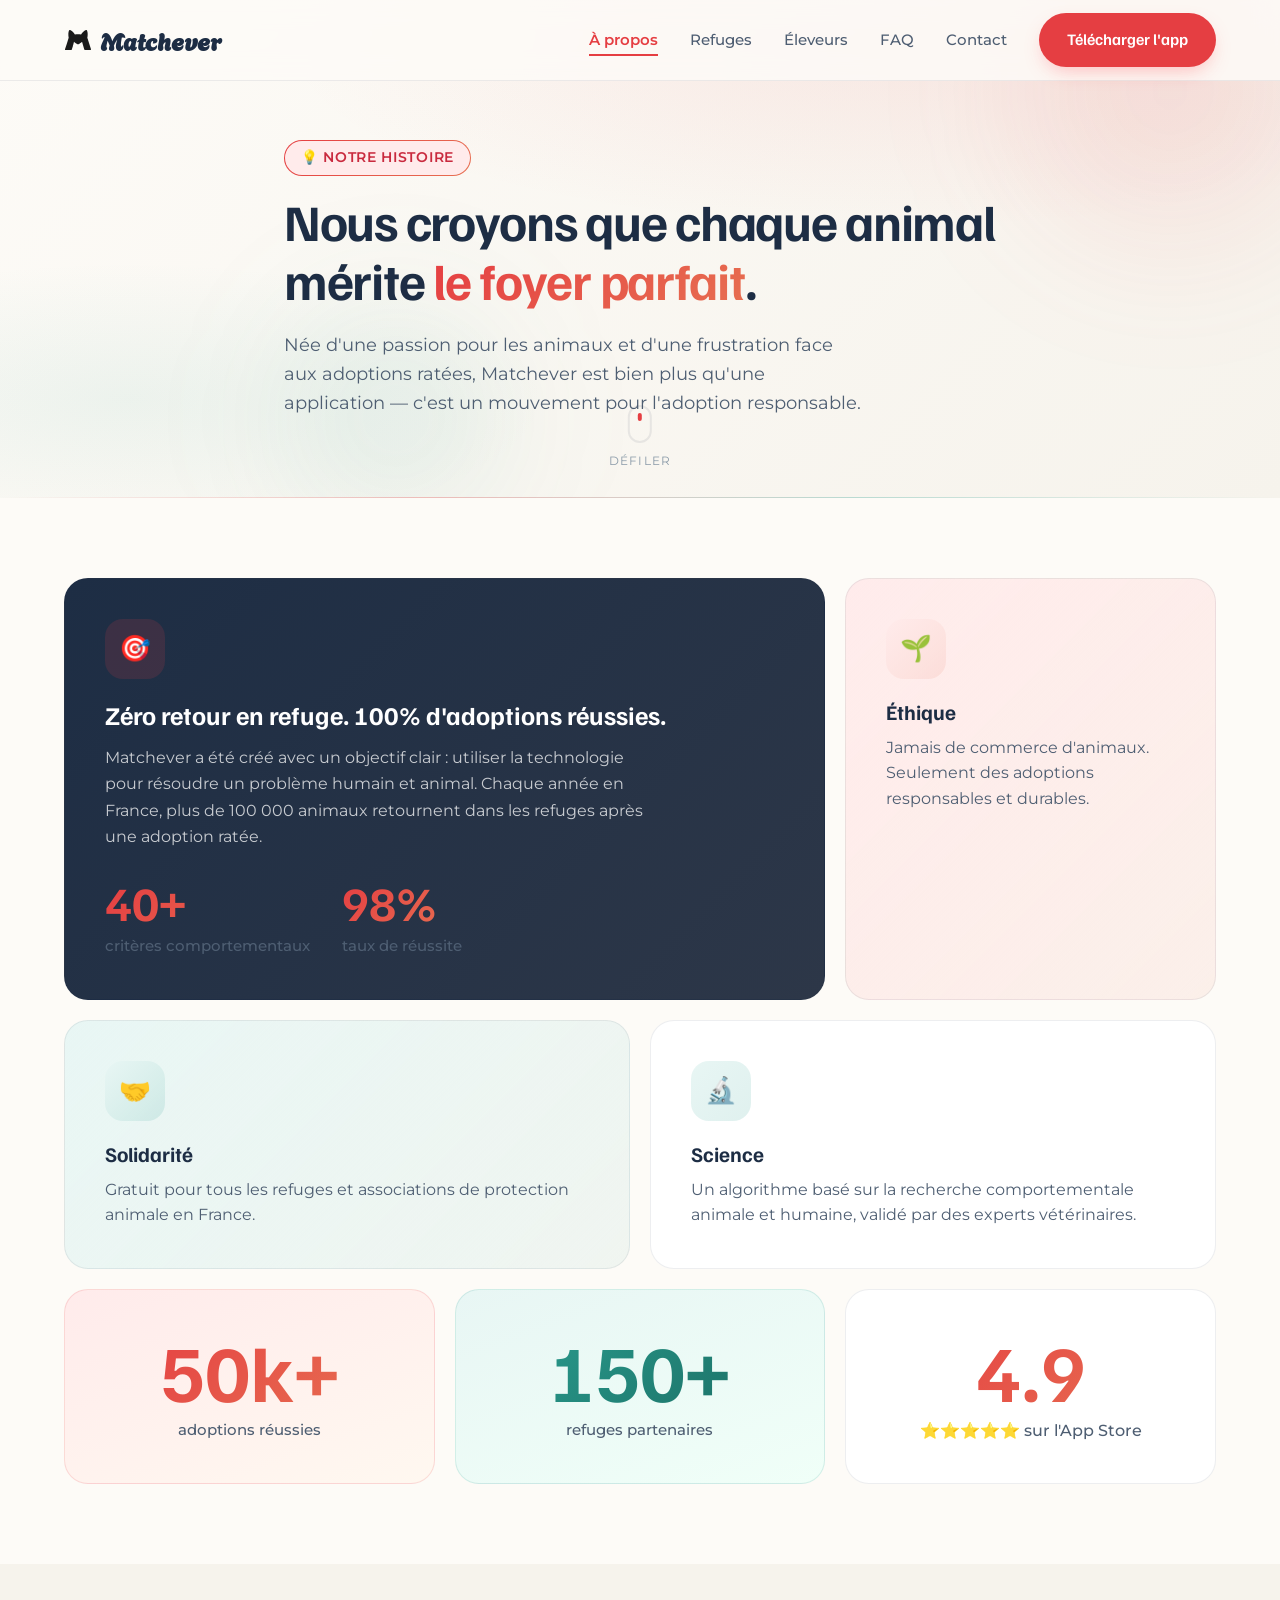
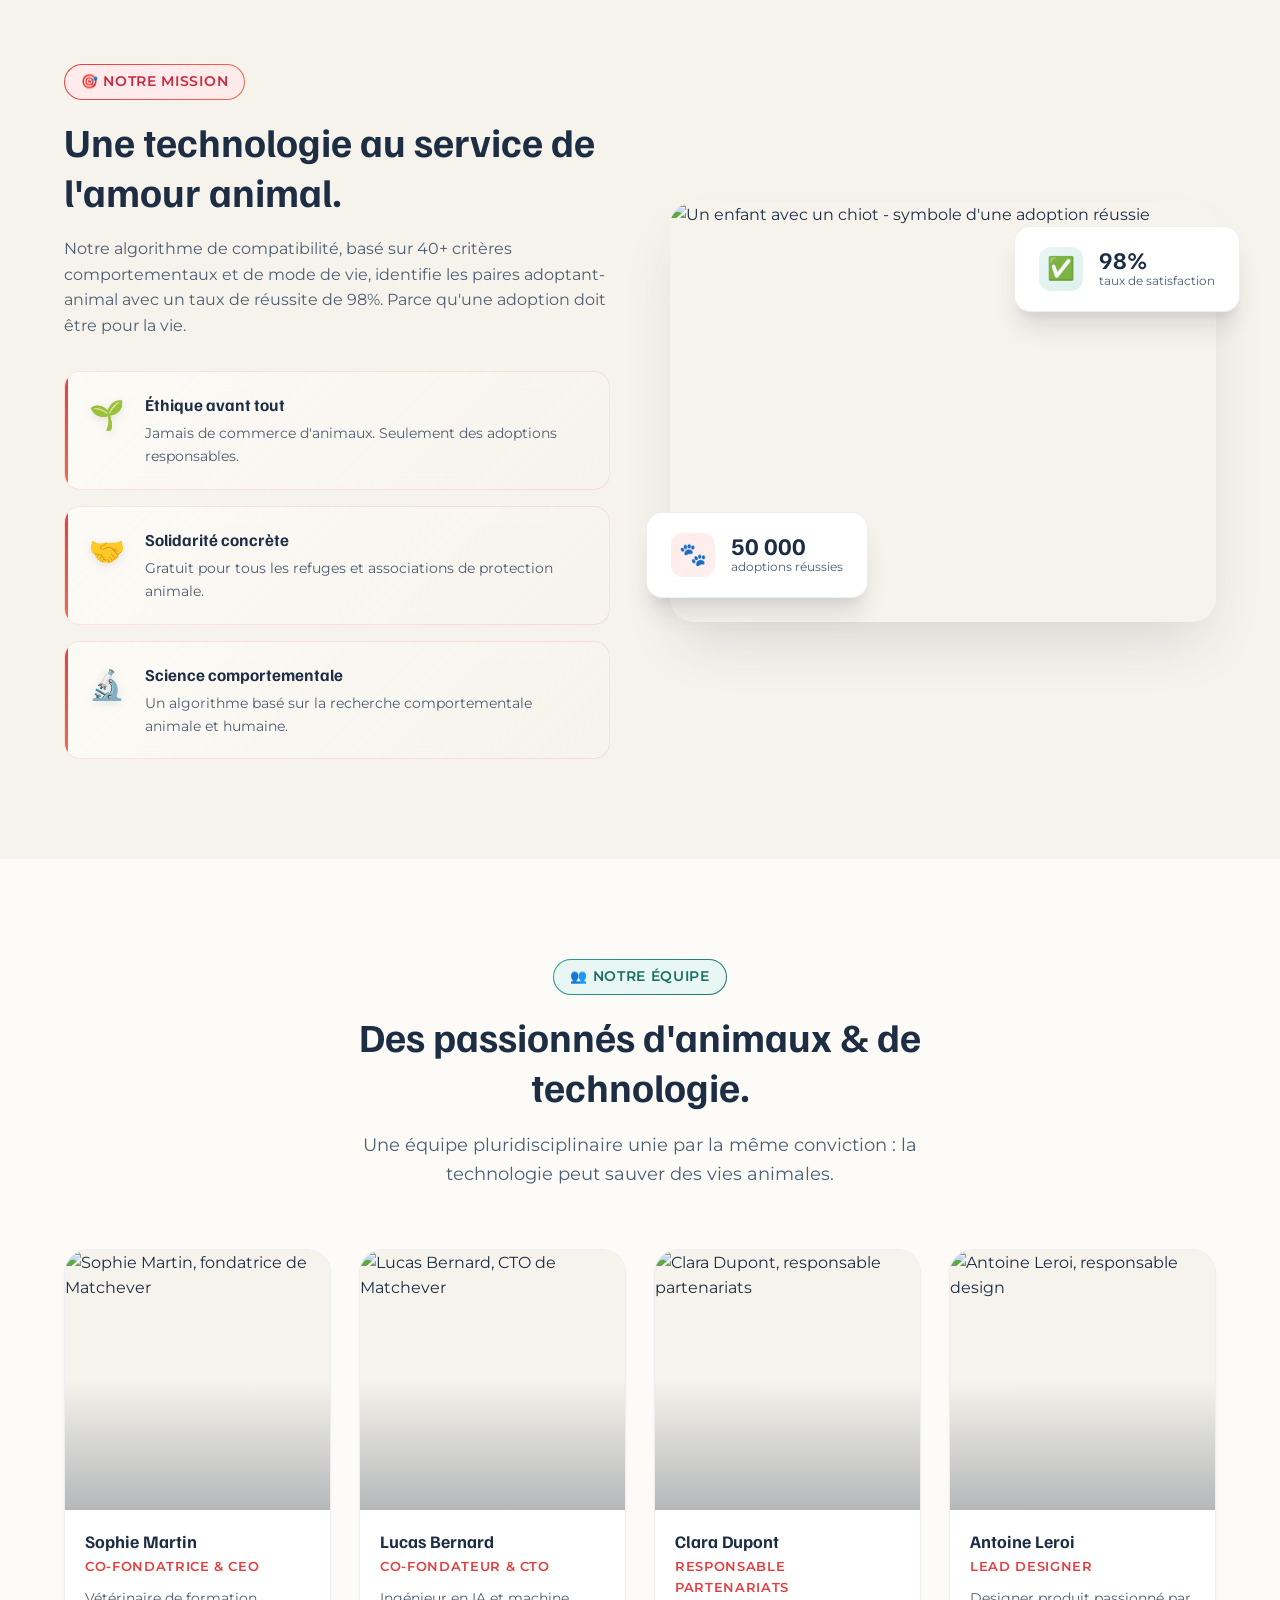
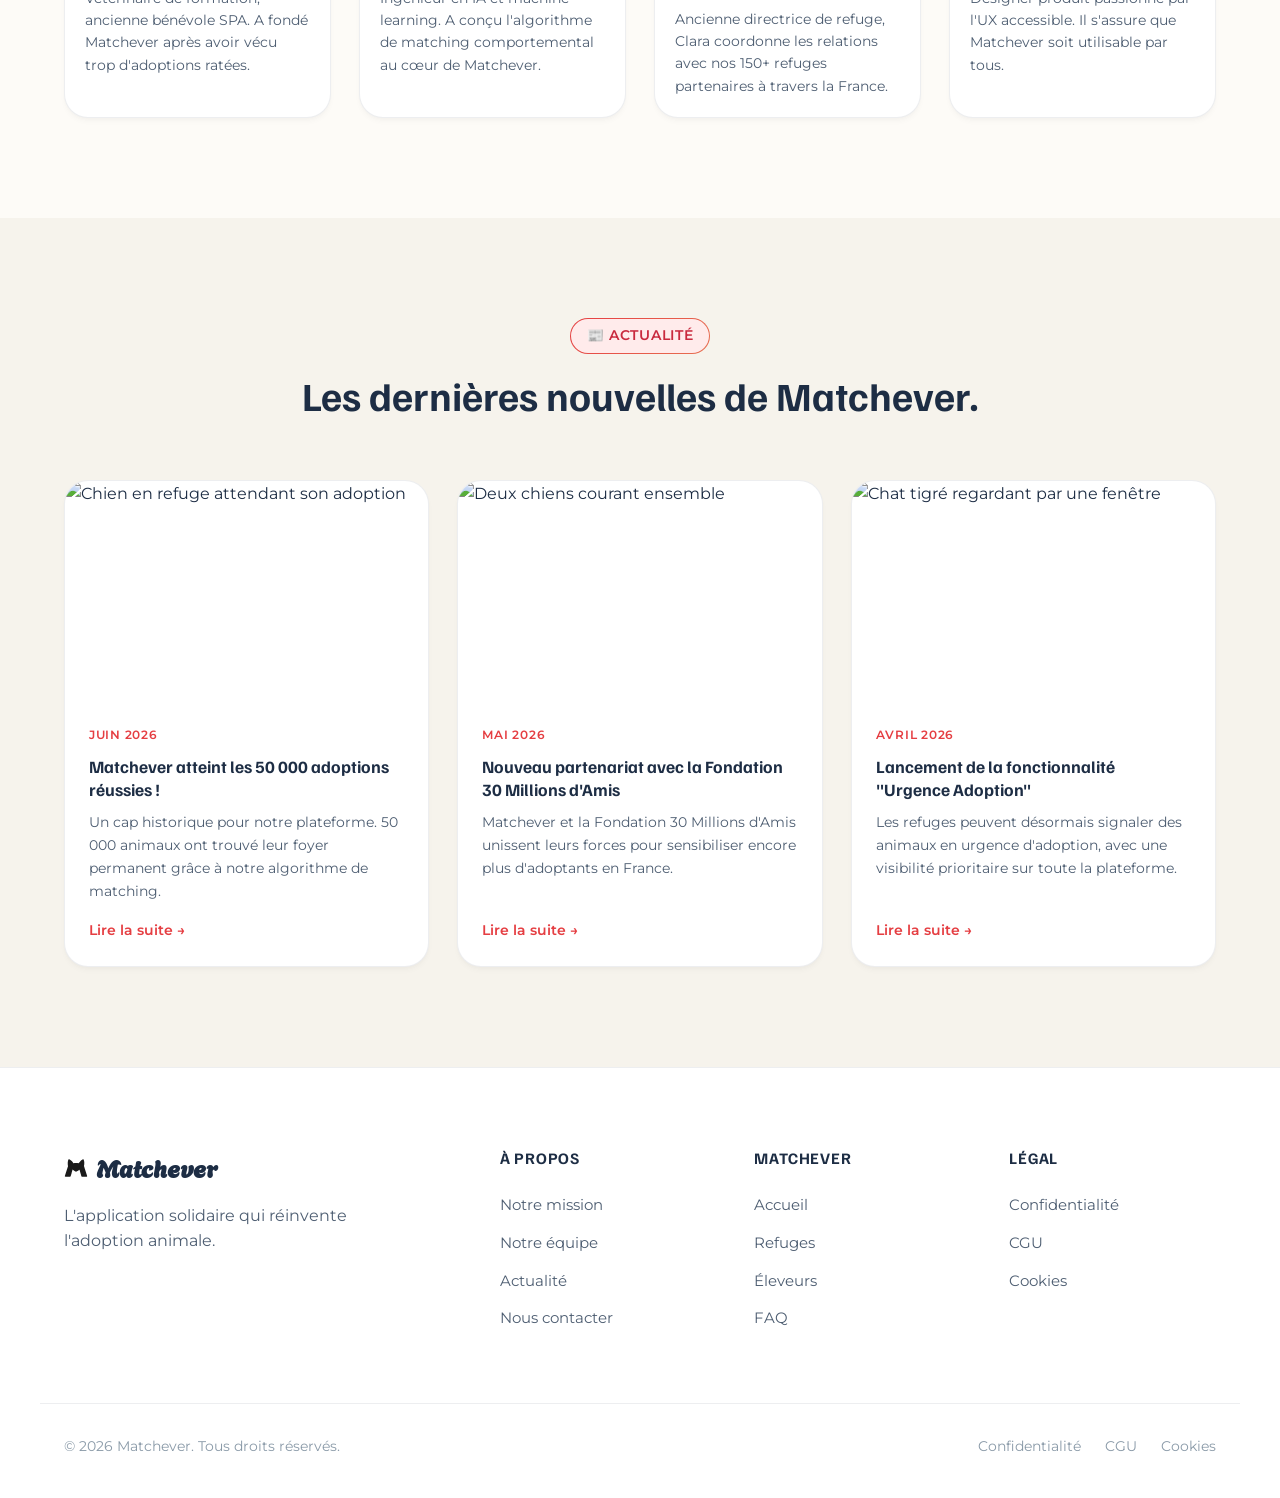
==== about.html @ 0b207940 "modifier la section constat" ====
<!DOCTYPE html>
<html lang="fr">
<head>
  <meta charset="UTF-8">
  <meta name="viewport" content="width=device-width, initial-scale=1.0">
  <title>À propos de nous | Matchever</title>
  <meta name="description" content="Découvrez l'histoire, la mission et l'équipe derrière Matchever, l'application d'adoption animale par affinité de personnalité.">
  <link rel="icon" type="image/svg+xml" href="logo.svg">
  <link rel="stylesheet" href="style.css">
</head>
<body>

  <a href="#main-content" class="sr-only" tabindex="0">Aller directement au contenu principal</a>

  <header class="header" id="header" role="banner">
    <div class="container header-container">
      <a href="index.html" class="logo" aria-label="Matchever - Retour à l'accueil">
        <img src="logo.svg" alt="" class="logo-img" aria-hidden="true" width="28" height="28">
        <span>Matchever</span>
      </a>
      <button class="menu-toggle" id="menu-toggle" aria-expanded="false" aria-controls="nav-menu" aria-label="Ouvrir le menu">
        <svg width="24" height="24" viewBox="0 0 24 24" fill="none" stroke="currentColor" stroke-width="2" stroke-linecap="round" stroke-linejoin="round" aria-hidden="true">
          <line x1="3" y1="12" x2="21" y2="12"></line>
          <line x1="3" y1="6" x2="21" y2="6"></line>
          <line x1="3" y1="18" x2="21" y2="18"></line>
        </svg>
      </button>
      <nav class="nav-menu" id="nav-menu" role="navigation" aria-label="Menu principal">
        <a href="about.html" class="nav-link nav-link-active">À propos</a>
        <a href="refuge.html" class="nav-link">Refuges</a>
        <a href="eleveur.html" class="nav-link">Éleveurs</a>
        <a href="faq.html" class="nav-link">FAQ</a>
        <a href="contact.html" class="nav-link">Contact</a>
        <div class="nav-cta">
          <a href="index.html#download" class="btn btn-primary">Télécharger l'app</a>
        </div>
      </nav>
    </div>
  </header>

  <main id="main-content" role="main">

    <!-- Page Hero -->
    <section class="page-hero" id="page-top">
      <div class="page-hero-orb page-hero-orb-1" aria-hidden="true"></div>
      <div class="page-hero-orb page-hero-orb-2" aria-hidden="true"></div>
      <div class="container page-hero-content">
        <span class="section-tag">💡 Notre histoire</span>
        <h1>Nous croyons que chaque animal mérite <span class="text-gradient">le foyer parfait</span>.</h1>
        <p>Née d'une passion pour les animaux et d'une frustration face aux adoptions ratées, Matchever est bien plus qu'une application — c'est un mouvement pour l'adoption responsable.</p>
      </div>
      <div class="scroll-indicator" aria-hidden="true" onclick="document.getElementById('mission').scrollIntoView({behavior:'smooth'})">
        <div class="scroll-indicator-wheel"></div>
        Défiler
      </div>
    </section>

    <!-- Bento Stats Grid -->
    <section class="content-section reveal" id="mission" style="padding: 80px 0;">
      <div class="container">
        <div class="bento-grid">

          <!-- Mission wide card -->
          <div class="bento-card bento-wide" style="background: linear-gradient(135deg, var(--text-primary) 0%, #2d3748 100%); color: white;">
            <div class="bento-card-icon" style="background: rgba(229,62,66,0.15); color: var(--primary);">🎯</div>
            <h3 style="color:white; font-size: 1.6rem; margin-bottom: 14px;">Zéro retour en refuge. 100% d'adoptions réussies.</h3>
            <p style="color: rgba(255,255,255,0.75); font-size: 1rem; max-width: 560px;">Matchever a été créé avec un objectif clair : utiliser la technologie pour résoudre un problème humain et animal. Chaque année en France, plus de 100 000 animaux retournent dans les refuges après une adoption ratée.</p>
            <div style="display:flex; gap:32px; margin-top: 28px; flex-wrap:wrap;">
              <div>
                <div class="bento-stat-big" style="font-size: 3rem;">40+</div>
                <div class="bento-stat-label">critères comportementaux</div>
              </div>
              <div>
                <div class="bento-stat-big" style="font-size: 3rem;">98%</div>
                <div class="bento-stat-label">taux de réussite</div>
              </div>
            </div>
          </div>

          <!-- Éthique card -->
          <div class="bento-card bento-narrow" style="background: linear-gradient(135deg, var(--primary-light), rgba(231,111,81,0.08));">
            <div class="bento-card-icon">🌱</div>
            <h3>Éthique</h3>
            <p>Jamais de commerce d'animaux. Seulement des adoptions responsables et durables.</p>
          </div>

          <!-- Solidarité -->
          <div class="bento-card bento-half" style="background: linear-gradient(135deg, var(--secondary-light), rgba(42,157,143,0.06));">
            <div class="bento-card-icon secondary">🤝</div>
            <h3>Solidarité</h3>
            <p>Gratuit pour tous les refuges et associations de protection animale en France.</p>
          </div>

          <!-- Science -->
          <div class="bento-card bento-half">
            <div class="bento-card-icon secondary">🔬</div>
            <h3>Science</h3>
            <p>Un algorithme basé sur la recherche comportementale animale et humaine, validé par des experts vétérinaires.</p>
          </div>

          <!-- Big stat -->
          <div class="bento-card bento-third" style="text-align: center; background: linear-gradient(160deg, var(--primary-light), #fff8f0); border: 1.5px solid rgba(229,62,66,0.15);">
            <div class="bento-stat-big">50k+</div>
            <div class="bento-stat-label">adoptions réussies</div>
          </div>

          <div class="bento-card bento-third" style="text-align: center; background: linear-gradient(160deg, var(--secondary-light), #f0fff8); border: 1.5px solid rgba(42,157,143,0.15);">
            <div class="bento-stat-big" style="background: linear-gradient(135deg, var(--secondary), var(--secondary-dark)); -webkit-background-clip: text; -webkit-text-fill-color: transparent;">150+</div>
            <div class="bento-stat-label">refuges partenaires</div>
          </div>

          <div class="bento-card bento-third" style="text-align: center;">
            <div class="bento-stat-big">4.9</div>
            <div class="bento-stat-label" style="font-size: 1rem;">⭐⭐⭐⭐⭐ sur l'App Store</div>
          </div>

        </div>
      </div>
    </section>

    <!-- Notre Mission — Image + Values -->
    <section class="content-section reveal" style="background: var(--bg-secondary); padding: 100px 0;">
      <div class="container two-col-grid">
        <div class="two-col-text">
          <span class="section-tag">🎯 Notre mission</span>
          <h2 class="section-title">Une technologie au service de l'amour animal.</h2>
          <p style="color: var(--text-secondary); margin-bottom: 8px;">Notre algorithme de compatibilité, basé sur 40+ critères comportementaux et de mode de vie, identifie les paires adoptant-animal avec un taux de réussite de 98%. Parce qu'une adoption doit être pour la vie.</p>

          <div class="mission-values">
            <div class="mission-value">
              <span class="mission-value-icon">🌱</span>
              <div>
                <strong>Éthique avant tout</strong>
                <p>Jamais de commerce d'animaux. Seulement des adoptions responsables.</p>
              </div>
            </div>
            <div class="mission-value">
              <span class="mission-value-icon">🤝</span>
              <div>
                <strong>Solidarité concrète</strong>
                <p>Gratuit pour tous les refuges et associations de protection animale.</p>
              </div>
            </div>
            <div class="mission-value">
              <span class="mission-value-icon">🔬</span>
              <div>
                <strong>Science comportementale</strong>
                <p>Un algorithme basé sur la recherche comportementale animale et humaine.</p>
              </div>
            </div>
          </div>
        </div>
        <div class="two-col-visual">
          <div class="about-visual">
            <img src="https://images.unsplash.com/photo-1450778869180-41d0601e046e?auto=format&fit=crop&q=80&w=600" alt="Un enfant avec un chiot - symbole d'une adoption réussie">
            <!-- Floating stat overlays -->
            <div class="about-stat-overlay">
              <div class="overlay-icon">🐾</div>
              <div>
                <div class="overlay-stat-num">50 000</div>
                <div class="overlay-stat-label">adoptions réussies</div>
              </div>
            </div>
            <div class="about-stat-overlay about-stat-overlay-2">
              <div class="overlay-icon green">✅</div>
              <div>
                <div class="overlay-stat-num">98%</div>
                <div class="overlay-stat-label">taux de satisfaction</div>
              </div>
            </div>
          </div>
        </div>
      </div>
    </section>

    <!-- Notre équipe -->
    <section class="team-section reveal" id="equipe" style="padding: 100px 0;">
      <div class="container">
        <div class="text-center" style="margin-bottom: 60px;">
          <span class="section-tag section-tag-secondary">👥 Notre équipe</span>
          <h2 class="section-title">Des passionnés d'animaux &amp; de technologie.</h2>
          <p class="section-desc">Une équipe pluridisciplinaire unie par la même conviction : la technologie peut sauver des vies animales.</p>
        </div>
        <div class="team-grid">
          <article class="team-card">
            <div class="team-img">
              <img src="https://images.unsplash.com/photo-1580489944761-15a19d654956?auto=format&fit=crop&q=80&w=300" alt="Sophie Martin, fondatrice de Matchever">
            </div>
            <h3>Sophie Martin</h3>
            <p class="team-role">Co-fondatrice &amp; CEO</p>
            <p class="team-bio">Vétérinaire de formation, ancienne bénévole SPA. A fondé Matchever après avoir vécu trop d'adoptions ratées.</p>
          </article>
          <article class="team-card">
            <div class="team-img">
              <img src="https://images.unsplash.com/photo-1519085360753-af0119f7cbe7?auto=format&fit=crop&q=80&w=300" alt="Lucas Bernard, CTO de Matchever">
            </div>
            <h3>Lucas Bernard</h3>
            <p class="team-role">Co-fondateur &amp; CTO</p>
            <p class="team-bio">Ingénieur en IA et machine learning. A conçu l'algorithme de matching comportemental au cœur de Matchever.</p>
          </article>
          <article class="team-card">
            <div class="team-img">
              <img src="https://images.unsplash.com/photo-1573497019940-1c28c88b4f3e?auto=format&fit=crop&q=80&w=300" alt="Clara Dupont, responsable partenariats">
            </div>
            <h3>Clara Dupont</h3>
            <p class="team-role">Responsable Partenariats</p>
            <p class="team-bio">Ancienne directrice de refuge, Clara coordonne les relations avec nos 150+ refuges partenaires à travers la France.</p>
          </article>
          <article class="team-card">
            <div class="team-img">
              <img src="https://images.unsplash.com/photo-1500648767791-00dcc994a43e?auto=format&fit=crop&q=80&w=300" alt="Antoine Leroi, responsable design">
            </div>
            <h3>Antoine Leroi</h3>
            <p class="team-role">Lead Designer</p>
            <p class="team-bio">Designer produit passionné par l'UX accessible. Il s'assure que Matchever soit utilisable par tous.</p>
          </article>
        </div>
      </div>
    </section>

    <!-- Actualité -->
    <section class="news-section reveal" id="actualite" style="background: var(--bg-secondary); padding: 100px 0;">
      <div class="container">
        <div class="text-center" style="margin-bottom: 60px;">
          <span class="section-tag">📰 Actualité</span>
          <h2 class="section-title">Les dernières nouvelles de Matchever.</h2>
        </div>
        <div class="news-grid">
          <article class="news-card">
            <div class="news-img">
              <img src="https://images.unsplash.com/photo-1587300003388-59208cc962cb?auto=format&fit=crop&q=80&w=600" alt="Chien en refuge attendant son adoption">
            </div>
            <div class="news-content">
              <span class="news-date">Juin 2026</span>
              <h3>Matchever atteint les 50 000 adoptions réussies !</h3>
              <p>Un cap historique pour notre plateforme. 50 000 animaux ont trouvé leur foyer permanent grâce à notre algorithme de matching.</p>
              <a href="#" class="news-link">Lire la suite →</a>
            </div>
          </article>
          <article class="news-card">
            <div class="news-img">
              <img src="https://images.unsplash.com/photo-1548199973-03cce0bbc87b?auto=format&fit=crop&q=80&w=600" alt="Deux chiens courant ensemble">
            </div>
            <div class="news-content">
              <span class="news-date">Mai 2026</span>
              <h3>Nouveau partenariat avec la Fondation 30 Millions d'Amis</h3>
              <p>Matchever et la Fondation 30 Millions d'Amis unissent leurs forces pour sensibiliser encore plus d'adoptants en France.</p>
              <a href="#" class="news-link">Lire la suite →</a>
            </div>
          </article>
          <article class="news-card">
            <div class="news-img">
              <img src="https://images.unsplash.com/photo-1615751072497-5f5169febe17?auto=format&fit=crop&q=80&w=600" alt="Chat tigré regardant par une fenêtre">
            </div>
            <div class="news-content">
              <span class="news-date">Avril 2026</span>
              <h3>Lancement de la fonctionnalité "Urgence Adoption"</h3>
              <p>Les refuges peuvent désormais signaler des animaux en urgence d'adoption, avec une visibilité prioritaire sur toute la plateforme.</p>
              <a href="#" class="news-link">Lire la suite →</a>
            </div>
          </article>
        </div>
      </div>
    </section>

  </main>

  <footer class="footer" role="contentinfo">
    <div class="container footer-grid">
      <div class="footer-brand">
        <a href="index.html" class="logo" aria-label="Matchever - Retour à l'accueil">
          <img src="logo.svg" alt="" class="logo-img" aria-hidden="true" width="24" height="24">
          <span>Matchever</span>
        </a>
        <p>L'application solidaire qui réinvente l'adoption animale.</p>
      </div>
      <div class="footer-col">
        <h4>À propos</h4>
        <ul class="footer-links">
          <li><a href="#mission">Notre mission</a></li>
          <li><a href="#equipe">Notre équipe</a></li>
          <li><a href="#actualite">Actualité</a></li>
          <li><a href="contact.html">Nous contacter</a></li>
        </ul>
      </div>
      <div class="footer-col">
        <h4>Matchever</h4>
        <ul class="footer-links">
          <li><a href="index.html">Accueil</a></li>
          <li><a href="refuge.html">Refuges</a></li>
          <li><a href="eleveur.html">Éleveurs</a></li>
          <li><a href="faq.html">FAQ</a></li>
        </ul>
      </div>
      <div class="footer-col">
        <h4>Légal</h4>
        <ul class="footer-links">
          <li><a href="privacy.html">Confidentialité</a></li>
          <li><a href="terms.html">CGU</a></li>
          <li><a href="cookies.html">Cookies</a></li>
        </ul>
      </div>
    </div>
    <div class="container footer-bottom">
      <p>&copy; 2026 Matchever. Tous droits réservés.</p>
      <div class="footer-legal-links">
        <a href="privacy.html">Confidentialité</a>
        <a href="terms.html">CGU</a>
        <a href="cookies.html">Cookies</a>
      </div>
    </div>
  </footer>

  <script src="app.js"></script>
</body>
</html>
---- style.css ----
/* Google Fonts Import */
@import url('https://fonts.googleapis.com/css2?family=Agbalumo&family=Familjen+Grotesk:ital,wght@0,400..700;1,400..700&family=Montserrat:ital,wght@0,300..700;1,300..700&display=swap');

/* Design System Variables */
:root {
  --primary: #E53E42;
  --primary-hover: #C92A3E;
  --primary-light: #FFEBEB;
  --primary-dark: #C92A3E;
  --secondary: #2A9D8F;
  --secondary-hover: #1F756B;
  --secondary-light: #E8F6F4;
  --secondary-dark: #1B6E64;
  --accent: #E76F51;

  /* Background colors */
  --bg-primary: #FDFBF7;
  --bg-secondary: #F6F3EC;
  --bg-white: #FFFFFF;
  --bg-dark: #111827;

  /* Text colors */
  --text-primary: #1D2D44;
  --text-secondary: #4E5E72;
  --text-light: #8A9AA8;

  /* Shadow & borders */
  --border-color: rgba(29, 45, 68, 0.08);
  --shadow-sm: 0 4px 6px -1px rgba(0, 0, 0, 0.03), 0 2px 4px -1px rgba(0, 0, 0, 0.02);
  --shadow-md: 0 10px 15px -3px rgba(29, 45, 68, 0.08), 0 4px 6px -2px rgba(29, 45, 68, 0.04);
  --shadow-lg: 0 20px 25px -5px rgba(29, 45, 68, 0.12), 0 10px 10px -5px rgba(29, 45, 68, 0.06);
  --shadow-card: 0 30px 60px -15px rgba(29, 45, 68, 0.15);

  /* Transitions */
  --transition-fast: 0.15s cubic-bezier(0.4, 0, 0.2, 1);
  --transition-normal: 0.3s cubic-bezier(0.4, 0, 0.2, 1);
  --transition-slow: 0.6s cubic-bezier(0.4, 0, 0.2, 1);

  /* Border Radius */
  --radius-sm: 8px;
  --radius-md: 16px;
  --radius-lg: 24px;
  --radius-full: 9999px;

  /* Width */
  --max-width: 1200px;
}

/* Accessibility - Reduced Motion */
@media (prefers-reduced-motion: reduce) {
  * {
    animation-duration: 0.01ms !important;
    animation-iteration-count: 1 !important;
    transition-duration: 0.01ms !important;
    scroll-behavior: auto !important;
  }
}

/* CSS Reset & Base Styles */
*,
*::before,
*::after {
  box-sizing: border-box;
  margin: 0;
  padding: 0;
}

html {
  font-size: 16px;
  scroll-behavior: smooth;
  -webkit-font-smoothing: antialiased;
  -moz-osx-font-smoothing: grayscale;
}

body {
  font-family: 'Montserrat', sans-serif;
  background-color: var(--bg-primary);
  color: var(--text-primary);
  line-height: 1.6;
  overflow-x: hidden;
}

h1,
h2,
h3,
h4 {
  font-family: 'Familjen Grotesk', sans-serif;
  font-weight: 700;
  line-height: 1.25;
  color: var(--text-primary);
}

a {
  color: inherit;
  text-decoration: none;
  transition: var(--transition-fast);
}

button,
input,
select {
  font-family: inherit;
  font-size: inherit;
  background: none;
  border: none;
  outline: none;
}

button {
  cursor: pointer;
}

img,
svg {
  max-width: 100%;
  height: auto;
  display: block;
}

/* Focus styling for Keyboard Navigation Accessibility */
a:focus-visible,
button:focus-visible,
input:focus-visible,
select:focus-visible,
[tabindex]:focus-visible {
  outline: 3px solid var(--primary);
  outline-offset: 4px;
}

/* Utilities */
.container {
  width: 100%;
  max-width: var(--max-width);
  margin-left: auto;
  margin-right: auto;
  padding-left: 24px;
  padding-right: 24px;
}

.sr-only {
  position: absolute;
  width: 1px;
  height: 1px;
  padding: 0;
  margin: -1px;
  overflow: hidden;
  clip: rect(0, 0, 0, 0);
  white-space: nowrap;
  border: 0;
}

.text-gradient {
  background: linear-gradient(135deg, var(--primary), var(--accent));
  -webkit-background-clip: text;
  -webkit-text-fill-color: transparent;
}

/* Buttons */
.btn {
  display: inline-flex;
  align-items: center;
  justify-content: center;
  gap: 10px;
  padding: 14px 28px;
  border-radius: var(--radius-full);
  font-weight: 600;
  transition: var(--transition-normal);
  font-family: 'Familjen Grotesk', sans-serif;
}

.btn-primary {
  background-color: var(--primary);
  color: var(--bg-white);
  box-shadow: 0 8px 20px -6px rgba(255, 90, 95, 0.4);
}

.btn-primary:hover {
  background-color: var(--primary-hover);
  transform: translateY(-2px);
  box-shadow: 0 12px 24px -6px rgba(255, 90, 95, 0.5);
}

.btn-primary:active {
  transform: translateY(0);
}

.btn-secondary {
  background-color: var(--bg-white);
  color: var(--text-primary);
  border: 2px solid var(--border-color);
}

.btn-secondary:hover {
  border-color: var(--text-primary);
  background-color: rgba(29, 45, 68, 0.02);
  transform: translateY(-2px);
}

.btn-secondary:active {
  transform: translateY(0);
}

.btn-icon {
  width: 48px;
  height: 48px;
  border-radius: var(--radius-full);
  display: inline-flex;
  align-items: center;
  justify-content: center;
  transition: var(--transition-fast);
}

/* App Download Badges */
.app-badges {
  display: flex;
  flex-wrap: wrap;
  gap: 16px;
}

.app-badge-btn {
  display: flex;
  align-items: center;
  gap: 12px;
  background-color: var(--bg-dark);
  color: var(--bg-white);
  padding: 12px 24px;
  border-radius: var(--radius-md);
  box-shadow: var(--shadow-md);
  transition: var(--transition-normal);
  border: 1px solid rgba(255, 255, 255, 0.1);
  min-width: 170px;
}

.app-badge-btn:hover {
  transform: translateY(-3px);
  box-shadow: var(--shadow-lg);
  border-color: rgba(255, 255, 255, 0.25);
  background-color: #1f2937;
}

.app-badge-btn svg {
  width: 28px;
  height: 28px;
  fill: currentColor;
}

.app-badge-text {
  display: flex;
  flex-direction: column;
  align-items: flex-start;
  line-height: 1.2;
}

.app-badge-small {
  font-size: 0.7rem;
  text-transform: uppercase;
  letter-spacing: 0.05em;
  opacity: 0.75;
}

.app-badge-large {
  font-size: 0.95rem;
  font-weight: 700;
  font-family: 'Familjen Grotesk', sans-serif;
}

/* Header & Navigation */
.header {
  position: fixed;
  top: 0;
  left: 0;
  width: 100%;
  z-index: 1000;
  background-color: rgba(253, 251, 247, 0.85);
  backdrop-filter: blur(12px);
  -webkit-backdrop-filter: blur(12px);
  border-bottom: 1px solid var(--border-color);
  transition: var(--transition-normal);
}

.header-scrolled {
  padding: 12px 0;
  background-color: rgba(253, 251, 247, 0.95);
  box-shadow: var(--shadow-sm);
}

.header-container {
  display: flex;
  align-items: center;
  justify-content: space-between;
  height: 80px;
  transition: var(--transition-normal);
}

.header-scrolled .header-container {
  height: 64px;
}

.logo {
  display: flex;
  align-items: center;
  gap: 8px;
  font-family: 'Agbalumo', cursive;
  font-weight: 800;
  font-size: 1.5rem;
  color: var(--text-primary);
}

.logo-heart {
  color: var(--primary);
  animation: pulse 2s infinite;
}

.nav-menu {
  display: flex;
  align-items: center;
  gap: 32px;
}

.nav-link {
  font-weight: 500;
  font-size: 0.95rem;
  color: var(--text-secondary);
  position: relative;
}

.nav-link::after {
  content: '';
  position: absolute;
  bottom: -4px;
  left: 0;
  width: 0;
  height: 2px;
  background-color: var(--primary);
  transition: var(--transition-normal);
}

.nav-link:hover {
  color: var(--text-primary);
}

.nav-link:hover::after {
  width: 100%;
}

.nav-cta {
  display: flex;
  align-items: center;
  gap: 16px;
}

.menu-toggle {
  display: none;
  font-size: 1.5rem;
  color: var(--text-primary);
}

/* Mobile Menu Open */
@media (max-width: 900px) {
  .menu-toggle {
    display: block;
  }

  .nav-menu {
    position: fixed;
    top: 80px;
    left: 0;
    width: 100%;
    height: calc(100vh - 80px);
    background-color: var(--bg-primary);
    flex-direction: column;
    padding: 40px 24px;
    gap: 24px;
    transform: translateX(100%);
    transition: var(--transition-normal);
    z-index: 999;
    overflow-y: auto;
  }

  .nav-menu.active {
    transform: translateX(0);
  }

  .nav-cta {
    width: 100%;
    flex-direction: column;
  }

  .nav-cta .btn {
    width: 100%;
  }
}

/* Section Common Styles */
section {
  padding: 100px 0;
  position: relative;
}

.section-tag {
  display: inline-block;
  padding: 6px 16px;
  background-color: var(--primary-light);
  color: var(--primary-dark);
  border-radius: var(--radius-full);
  font-size: 0.85rem;
  font-weight: 600;
  text-transform: uppercase;
  letter-spacing: 0.05em;
  margin-bottom: 16px;
}

.section-tag-secondary {
  background-color: var(--secondary-light);
  color: var(--secondary-dark);
}

.section-title {
  font-size: 2.5rem;
  margin-bottom: 20px;
  max-width: 700px;
}

.section-desc {
  font-size: 1.125rem;
  color: var(--text-secondary);
  max-width: 650px;
  margin-bottom: 48px;
}

.text-center {
  text-align: center;
}

.text-center .section-title,
.text-center .section-desc {
  margin-left: auto;
  margin-right: auto;
}

/* Hero Section */
.hero {
  padding-top: 180px;
  padding-bottom: 120px;
  background: radial-gradient(circle at 80% 20%, rgba(255, 90, 95, 0.04) 0%, transparent 50%),
    radial-gradient(circle at 10% 80%, rgba(42, 157, 143, 0.04) 0%, transparent 50%);
  overflow: hidden;
}

.hero-grid {
  display: grid;
  grid-template-columns: 1.1fr 0.9fr;
  gap: 60px;
  align-items: center;
}

.hero-content h1 {
  font-size: 3.5rem;
  line-height: 1.15;
  margin-bottom: 24px;
  letter-spacing: -0.02em;
}

.hero-content p {
  font-size: 1.2rem;
  color: var(--text-secondary);
  margin-bottom: 40px;
  max-width: 550px;
}

.hero-badges-wrapper {
  display: flex;
  flex-direction: column;
  gap: 16px;
}

.hero-badges-info {
  display: flex;
  align-items: center;
  gap: 12px;
  font-size: 0.9rem;
  color: var(--text-secondary);
}

.hero-rating {
  display: flex;
  color: #FFB020;
}

/* Phone Mockup & Card Swipe Widget */
.hero-mockup-wrapper {
  position: relative;
  width: 100%;
  display: flex;
  justify-content: center;
  align-items: center;
}

.phone-frame {
  width: 320px;
  height: 640px;
  background-color: var(--text-primary);
  border-radius: 40px;
  border: 12px solid var(--text-primary);
  box-shadow: var(--shadow-card);
  position: relative;
  overflow: hidden;
  display: flex;
  flex-direction: column;
}

/* Screen Notch */
.phone-notch {
  width: 140px;
  height: 24px;
  background-color: var(--text-primary);
  border-bottom-left-radius: 16px;
  border-bottom-right-radius: 16px;
  position: absolute;
  top: 0;
  left: 50%;
  transform: translateX(-50%);
  z-index: 10;
}

.phone-screen {
  flex: 1;
  background-color: #F8F9FA;
  position: relative;
  display: flex;
  flex-direction: column;
  padding: 24px 16px 16px;
  overflow: hidden;
}

/* Screen Header */
.screen-header {
  display: flex;
  justify-content: space-between;
  align-items: center;
  margin-top: 10px;
  margin-bottom: 16px;
}

.screen-logo {
  font-family: 'Agbalumo', cursive;
  font-weight: 800;
  font-size: 1.1rem;
  color: var(--primary);
  display: flex;
  align-items: center;
  gap: 4px;
}

.screen-profile-btn {
  width: 28px;
  height: 28px;
  border-radius: var(--radius-full);
  background-color: #E2E8F0;
  overflow: hidden;
}

/* Card Deck Container */
.card-deck {
  flex: 1;
  position: relative;
  margin-bottom: 16px;
}

.swipe-card {
  position: absolute;
  top: 0;
  left: 0;
  width: 100%;
  height: 100%;
  background-color: var(--bg-white);
  border-radius: var(--radius-md);
  box-shadow: 0 4px 12px rgba(0, 0, 0, 0.05);
  overflow: hidden;
  display: flex;
  flex-direction: column;
  cursor: grab;
  user-select: none;
  transform-origin: 50% 100%;
  transition: transform var(--transition-normal), opacity var(--transition-normal);
}

.swipe-card.dragging {
  cursor: grabbing;
  transition: none;
}

.card-img-container {
  flex: 1;
  position: relative;
  background-color: #E2E8F0;
  overflow: hidden;
}

.card-img-container img {
  width: 100%;
  height: 100%;
  object-fit: cover;
  pointer-events: none;
}

.card-match-badge {
  position: absolute;
  top: 16px;
  right: 16px;
  background-color: var(--primary);
  color: var(--bg-white);
  padding: 6px 12px;
  border-radius: var(--radius-full);
  font-weight: 700;
  font-size: 0.8rem;
  box-shadow: var(--shadow-sm);
  display: flex;
  align-items: center;
  gap: 4px;
}

.card-stamp {
  position: absolute;
  top: 24px;
  padding: 6px 14px;
  border: 4px solid transparent;
  border-radius: var(--radius-sm);
  font-weight: 800;
  font-size: 1.2rem;
  text-transform: uppercase;
  transform: rotate(-15deg);
  opacity: 0;
  transition: opacity 0.1s ease;
}

.card-stamp.like {
  left: 20px;
  border-color: #2A9D8F;
  color: #2A9D8F;
  transform: rotate(-10deg);
}

.card-stamp.nope {
  right: 20px;
  border-color: #FF5A5F;
  color: #FF5A5F;
  transform: rotate(10deg);
}

.card-details {
  padding: 16px;
  background-color: var(--bg-white);
}

.card-name-age {
  font-size: 1.15rem;
  font-weight: 700;
  margin-bottom: 4px;
  color: var(--text-primary);
}

.card-info-row {
  display: flex;
  flex-wrap: wrap;
  gap: 6px;
  margin-bottom: 8px;
}

.card-tag {
  font-size: 0.7rem;
  padding: 3px 8px;
  border-radius: var(--radius-full);
  background-color: #EDF2F7;
  color: var(--text-secondary);
  font-weight: 500;
}

.card-tag.pet-match {
  background-color: #E6FFFA;
  color: #1A7F64;
}

.card-loc {
  font-size: 0.8rem;
  color: var(--text-light);
  display: flex;
  align-items: center;
  gap: 4px;
}

/* Swipe Actions (Buttons) */
.swipe-actions {
  display: flex;
  justify-content: center;
  align-items: center;
  gap: 16px;
  padding-bottom: 8px;
}

.btn-swipe {
  width: 52px;
  height: 52px;
  border-radius: var(--radius-full);
  background-color: var(--bg-white);
  box-shadow: 0 4px 10px rgba(0, 0, 0, 0.05);
  display: flex;
  align-items: center;
  justify-content: center;
  transition: var(--transition-normal);
  border: 1px solid var(--border-color);
}

.btn-swipe:hover {
  transform: scale(1.1);
}

.btn-swipe:active {
  transform: scale(0.95);
}

.btn-swipe.nope {
  color: var(--primary);
}

.btn-swipe.nope:hover {
  background-color: var(--primary-light);
  border-color: var(--primary);
}

.btn-swipe.like {
  color: var(--secondary);
}

.btn-swipe.like:hover {
  background-color: var(--secondary-light);
  border-color: var(--secondary);
}

.btn-swipe.info {
  width: 42px;
  height: 42px;
  color: var(--text-light);
}

.btn-swipe.info:hover {
  background-color: #EDF2F7;
  color: var(--text-primary);
}

/* Floating Elements around Hero Mockup */
.floating-element {
  position: absolute;
  background-color: var(--bg-white);
  padding: 12px 20px;
  border-radius: var(--radius-md);
  box-shadow: var(--shadow-lg);
  display: flex;
  align-items: center;
  gap: 12px;
  z-index: 2;
  animation: float 6s ease-in-out infinite;
}

.float-1 {
  top: 15%;
  left: -20px;
  animation-delay: 0s;
}

.float-2 {
  bottom: 20%;
  right: -30px;
  animation-delay: 3s;
}

.float-icon {
  width: 40px;
  height: 40px;
  border-radius: var(--radius-full);
  display: flex;
  align-items: center;
  justify-content: center;
}

.float-1 .float-icon {
  background-color: var(--primary-light);
  color: var(--primary);
}

.float-2 .float-icon {
  background-color: var(--secondary-light);
  color: var(--secondary);
}

.float-text p {
  font-size: 0.8rem;
  color: var(--text-light);
  margin: 0;
}

.float-text h4 {
  font-size: 0.95rem;
  font-weight: 700;
  margin: 0;
}

@keyframes float {
  0% {
    transform: translateY(0px);
  }

  50% {
    transform: translateY(-15px);
  }

  100% {
    transform: translateY(0px);
  }
}

@keyframes pulse {
  0% {
    transform: scale(1);
  }

  50% {
    transform: scale(1.1);
  }

  100% {
    transform: scale(1);
  }
}

@keyframes cardLike {
  0% {
    transform: translate(0, 0) rotate(0deg);
    opacity: 1;
  }

  100% {
    transform: translate(150px, -20px) rotate(20deg);
    opacity: 0;
  }
}

@keyframes cardNope {
  0% {
    transform: translate(0, 0) rotate(0deg);
    opacity: 1;
  }

  100% {
    transform: translate(-150px, -20px) rotate(-20deg);
    opacity: 0;
  }
}

/* Media Query for Hero Grid */
@media (max-width: 900px) {
  .hero-grid {
    grid-template-columns: 1fr;
    gap: 80px;
    text-align: center;
  }

  .hero-content p,
  .hero-content h1 {
    margin-left: auto;
    margin-right: auto;
  }

  .hero-badges-wrapper {
    align-items: center;
  }

  .floating-element {
    display: none;
    /* Hide on mobile to keep layout clean */
  }
}

/* How It Works Section */
.steps-grid {
  display: grid;
  grid-template-columns: repeat(3, 1fr);
  gap: 40px;
}

.step-card {
  background-color: var(--bg-white);
  padding: 48px 32px;
  border-radius: var(--radius-lg);
  box-shadow: var(--shadow-sm);
  border: 1px solid var(--border-color);
  transition: var(--transition-normal);
  position: relative;
}

.step-card:hover {
  transform: translateY(-8px);
  box-shadow: var(--shadow-lg);
}

.step-num {
  font-family: 'Familjen Grotesk', sans-serif;
  font-size: 5rem;
  font-weight: 800;
  line-height: 1;
  color: var(--primary-light);
  position: absolute;
  top: 16px;
  right: 32px;
  z-index: 1;
  user-select: none;
}

.step-icon {
  width: 64px;
  height: 64px;
  border-radius: var(--radius-md);
  background-color: var(--secondary-light);
  color: var(--secondary);
  display: flex;
  align-items: center;
  justify-content: center;
  margin-bottom: 24px;
  position: relative;
  z-index: 2;
}

.step-card:nth-child(even) .step-icon {
  background-color: var(--primary-light);
  color: var(--primary);
}

.step-card h3 {
  font-size: 1.35rem;
  margin-bottom: 16px;
  position: relative;
  z-index: 2;
}

.step-card p {
  color: var(--text-secondary);
  position: relative;
  z-index: 2;
}

@media (max-width: 800px) {
  .steps-grid {
    grid-template-columns: 1fr;
    gap: 30px;
  }
}

/* Mini-Quiz de Personnalité Section */
.quiz-section {
  background-color: var(--bg-secondary);
}

.quiz-container {
  max-width: 750px;
  margin: 0 auto;
  background-color: var(--bg-white);
  border-radius: var(--radius-lg);
  box-shadow: var(--shadow-lg);
  padding: 48px;
  position: relative;
  overflow: hidden;
  border: 1px solid var(--border-color);
}

.quiz-progress {
  height: 6px;
  background-color: #E2E8F0;
  border-radius: var(--radius-full);
  margin-bottom: 40px;
  overflow: hidden;
}

.quiz-progress-bar {
  height: 100%;
  width: 33.33%;
  background-color: var(--primary);
  border-radius: var(--radius-full);
  transition: width var(--transition-normal);
}

.quiz-step {
  display: none;
  animation: slideIn 0.4s ease-out;
}

.quiz-step.active {
  display: block;
}

.quiz-question-title {
  font-size: 1.75rem;
  margin-bottom: 28px;
}

.quiz-options {
  display: grid;
  grid-template-columns: 1fr;
  gap: 16px;
  margin-bottom: 32px;
}

.quiz-option {
  display: flex;
  align-items: center;
  gap: 16px;
  padding: 20px 24px;
  border: 2px solid var(--border-color);
  border-radius: var(--radius-md);
  text-align: left;
  transition: var(--transition-normal);
}

.quiz-option:hover {
  border-color: var(--primary);
  background-color: var(--primary-light);
}

.quiz-option.selected {
  border-color: var(--primary);
  background-color: var(--primary-light);
  box-shadow: 0 4px 12px rgba(255, 90, 95, 0.1);
}

.option-dot {
  width: 20px;
  height: 20px;
  border-radius: var(--radius-full);
  border: 2px solid var(--text-light);
  display: flex;
  align-items: center;
  justify-content: center;
  flex-shrink: 0;
  transition: var(--transition-fast);
}

.quiz-option.selected .option-dot {
  border-color: var(--primary);
  background-color: var(--primary);
}

.quiz-option.selected .option-dot::after {
  content: '';
  width: 8px;
  height: 8px;
  border-radius: var(--radius-full);
  background-color: var(--bg-white);
}

.option-content {
  flex-grow: 1;
}

.option-title {
  font-weight: 700;
  color: var(--text-primary);
  margin-bottom: 2px;
}

.option-desc {
  font-size: 0.85rem;
  color: var(--text-secondary);
}

.quiz-footer-nav {
  display: flex;
  justify-content: space-between;
  align-items: center;
  border-top: 1px solid var(--border-color);
  padding-top: 24px;
}

/* Loading Result State */
.quiz-loading {
  text-align: center;
  padding: 40px 0;
  display: none;
}

.spinner {
  width: 64px;
  height: 64px;
  border: 5px solid var(--primary-light);
  border-top: 5px solid var(--primary);
  border-radius: 50%;
  margin: 0 auto 24px;
  animation: spin 1s linear infinite;
}

/* Result Card */
.quiz-result {
  display: none;
  animation: scaleUp 0.5s ease-out;
}

.quiz-result-grid {
  display: grid;
  grid-template-columns: 0.9fr 1.1fr;
  gap: 32px;
  margin-bottom: 32px;
}

.result-card-preview {
  background-color: var(--bg-white);
  border-radius: var(--radius-md);
  box-shadow: var(--shadow-md);
  border: 1px solid var(--border-color);
  overflow: hidden;
}

.result-img {
  height: 240px;
  position: relative;
  background-color: #E2E8F0;
}

.result-img img {
  width: 100%;
  height: 100%;
  object-fit: cover;
}

.result-percentage {
  position: absolute;
  top: 16px;
  right: 16px;
  background-color: var(--secondary);
  color: var(--bg-white);
  padding: 6px 14px;
  border-radius: var(--radius-full);
  font-weight: 800;
  box-shadow: var(--shadow-sm);
}

.result-card-details {
  padding: 20px;
}

.result-name {
  font-size: 1.4rem;
  font-weight: 700;
  margin-bottom: 4px;
}

.result-meta {
  font-size: 0.9rem;
  color: var(--text-light);
  margin-bottom: 12px;
}

.result-tags {
  display: flex;
  flex-wrap: wrap;
  gap: 6px;
}

.result-tag {
  font-size: 0.75rem;
  padding: 3px 10px;
  border-radius: var(--radius-full);
  background-color: var(--bg-secondary);
  color: var(--text-secondary);
}

.result-tag.primary {
  background-color: var(--primary-light);
  color: var(--primary-dark);
}

.result-info h3 {
  font-size: 1.5rem;
  margin-bottom: 12px;
  color: var(--text-primary);
}

.result-info p {
  color: var(--text-secondary);
  margin-bottom: 24px;
}

.result-compatibility {
  background-color: var(--secondary-light);
  padding: 16px;
  border-radius: var(--radius-md);
  border-left: 4px solid var(--secondary);
  margin-bottom: 24px;
  font-size: 0.95rem;
}

.result-compatibility p {
  color: var(--secondary-dark);
  font-weight: 600;
  margin: 0;
}

.result-buttons {
  display: flex;
  flex-direction: column;
  gap: 16px;
}

.result-buttons .btn {
  width: 100%;
}

@keyframes spin {
  0% {
    transform: rotate(0deg);
  }

  100% {
    transform: rotate(360deg);
  }
}

@keyframes slideIn {
  from {
    opacity: 0;
    transform: translateX(20px);
  }

  to {
    opacity: 1;
    transform: translateX(0);
  }
}

@keyframes scaleUp {
  from {
    opacity: 0;
    transform: scale(0.95);
  }

  to {
    opacity: 1;
    transform: scale(1);
  }
}

@media (max-width: 768px) {
  .quiz-container {
    padding: 32px 24px;
  }

  .quiz-result-grid {
    grid-template-columns: 1fr;
  }
}

/* Showcase Section - Carousel / Grid */
.showcase-grid {
  display: grid;
  grid-template-columns: repeat(4, 1fr);
  gap: 24px;
}

.pet-card {
  background-color: var(--bg-white);
  border-radius: var(--radius-md);
  overflow: hidden;
  box-shadow: var(--shadow-sm);
  border: 1px solid var(--border-color);
  transition: var(--transition-normal);
  display: flex;
  flex-direction: column;
}

.pet-card:hover {
  transform: translateY(-6px);
  box-shadow: var(--shadow-lg);
}

.pet-img-container {
  height: 220px;
  position: relative;
  background-color: #E2E8F0;
}

.pet-img-container img {
  width: 100%;
  height: 100%;
  object-fit: cover;
}

.pet-match-badge-grid {
  position: absolute;
  top: 12px;
  right: 12px;
  background-color: rgba(29, 45, 68, 0.85);
  color: var(--bg-white);
  padding: 4px 10px;
  border-radius: var(--radius-full);
  font-weight: 700;
  font-size: 0.75rem;
  backdrop-filter: blur(4px);
  -webkit-backdrop-filter: blur(4px);
}

.pet-card-details {
  padding: 16px;
  flex: 1;
  display: flex;
  flex-direction: column;
}

.pet-name-gender {
  display: flex;
  align-items: center;
  justify-content: space-between;
  margin-bottom: 4px;
}

.pet-name-gender h3 {
  font-size: 1.15rem;
  font-weight: 700;
}

.pet-gender-icon {
  font-size: 0.95rem;
}

.pet-info {
  font-size: 0.8rem;
  color: var(--text-light);
  margin-bottom: 12px;
}

.pet-tags {
  display: flex;
  flex-wrap: wrap;
  gap: 4px;
  margin-bottom: 16px;
  flex: 1;
}

.pet-card-cta {
  width: 100%;
  padding: 10px;
  border-radius: var(--radius-sm);
  background-color: var(--bg-secondary);
  color: var(--text-primary);
  font-weight: 600;
  font-size: 0.85rem;
  text-align: center;
  transition: var(--transition-fast);
}

.pet-card:hover .pet-card-cta {
  background-color: var(--primary);
  color: var(--bg-white);
}

@media (max-width: 1024px) {
  .showcase-grid {
    grid-template-columns: repeat(2, 1fr);
  }
}

@media (max-width: 550px) {
  .showcase-grid {
    grid-template-columns: 1fr;
  }
}

/* Testimonials Section */
.testimonials {
  background: radial-gradient(circle at 10% 20%, rgba(42, 157, 143, 0.03) 0%, transparent 40%),
    radial-gradient(circle at 90% 80%, rgba(255, 90, 95, 0.03) 0%, transparent 40%);
}

.testimonials-grid {
  display: grid;
  grid-template-columns: repeat(3, 1fr);
  gap: 32px;
}

.testimonial-card {
  background-color: var(--bg-white);
  padding: 32px;
  border-radius: var(--radius-md);
  box-shadow: var(--shadow-sm);
  border: 1px solid var(--border-color);
  display: flex;
  flex-direction: column;
}

.testimonial-rating {
  color: #FFB020;
  font-size: 1.1rem;
  margin-bottom: 16px;
}

.testimonial-quote {
  font-size: 1rem;
  color: var(--text-secondary);
  font-style: italic;
  margin-bottom: 24px;
  flex: 1;
}

.testimonial-author {
  display: flex;
  align-items: center;
  gap: 16px;
}

.author-img {
  width: 48px;
  height: 48px;
  border-radius: var(--radius-full);
  background-color: #E2E8F0;
  overflow: hidden;
}

.author-img img {
  width: 100%;
  height: 100%;
  object-fit: cover;
}

.author-info h4 {
  font-size: 0.95rem;
  font-weight: 700;
  margin-bottom: 2px;
}

.author-info p {
  font-size: 0.8rem;
  color: var(--text-light);
}

@media (max-width: 900px) {
  .testimonials-grid {
    grid-template-columns: 1fr;
  }
}

/* Statistics & Shelter Carousel */
.stats-section {
  background-color: var(--text-primary);
  color: var(--bg-white);
  padding: 80px 0;
  overflow: hidden;
}

.stats-grid {
  display: grid;
  grid-template-columns: repeat(4, 1fr);
  gap: 32px;
  text-align: center;
  margin-bottom: 60px;
}

.stat-item h3 {
  font-family: 'Familjen Grotesk', sans-serif;
  font-size: 3.5rem;
  font-weight: 800;
  color: var(--primary);
  margin-bottom: 8px;
  line-height: 1;
}

.stat-item p {
  font-size: 1rem;
  color: rgba(255, 255, 255, 0.7);
}

@media (max-width: 768px) {
  .stats-grid {
    grid-template-columns: repeat(2, 1fr);
    gap: 40px;
  }
}

/* Shelter Logos Endless Scroll */
.shelter-carousel {
  border-top: 1px solid rgba(255, 255, 255, 0.1);
  padding-top: 40px;
}

.shelter-carousel-title {
  text-align: center;
  font-size: 0.9rem;
  text-transform: uppercase;
  letter-spacing: 0.1em;
  color: rgba(255, 255, 255, 0.4);
  margin-bottom: 28px;
}

.logo-slider {
  display: flex;
  width: 100%;
  overflow: hidden;
  position: relative;
  mask-image: linear-gradient(to right, transparent, black 15%, black 85%, transparent);
  -webkit-mask-image: linear-gradient(to right, transparent, black 15%, black 85%, transparent);
}

.logo-track {
  display: flex;
  align-items: center;
  gap: 80px;
  animation: scrollLogos 30s linear infinite;
  white-space: nowrap;
}

.logo-item {
  color: rgba(255, 255, 255, 0.4);
  font-family: 'Familjen Grotesk', sans-serif;
  font-weight: 700;
  font-size: 1.4rem;
  display: flex;
  align-items: center;
  gap: 10px;
}

.logo-item svg {
  width: 24px;
  height: 24px;
  fill: currentColor;
}

@keyframes scrollLogos {
  0% {
    transform: translateX(0);
  }

  100% {
    transform: translateX(-50%);
  }
}

/* App Download Call to Action Section (CTA) */
.cta-section {
  padding: 120px 0;
  background-color: var(--primary-light);
  overflow: hidden;
}

.cta-container {
  background-color: var(--text-primary);
  border-radius: var(--radius-lg);
  color: var(--bg-white);
  padding: 80px;
  position: relative;
  overflow: hidden;
  box-shadow: var(--shadow-lg);
}

.cta-container::before {
  content: '';
  position: absolute;
  top: -50%;
  right: -20%;
  width: 500px;
  height: 500px;
  border-radius: 50%;
  background: radial-gradient(circle, rgba(255, 90, 95, 0.15) 0%, transparent 60%);
  z-index: 1;
}

.cta-container::after {
  content: '';
  position: absolute;
  bottom: -40%;
  left: -20%;
  width: 400px;
  height: 400px;
  border-radius: 50%;
  background: radial-gradient(circle, rgba(42, 157, 143, 0.15) 0%, transparent 60%);
  z-index: 1;
}

.cta-content {
  position: relative;
  z-index: 2;
  max-width: 600px;
}

.cta-content h2 {
  font-size: 3rem;
  color: var(--bg-white);
  margin-bottom: 20px;
}

.cta-content p {
  font-size: 1.15rem;
  color: rgba(255, 255, 255, 0.8);
  margin-bottom: 40px;
}

.cta-phone-mockup {
  position: absolute;
  right: 80px;
  bottom: -120px;
  width: 300px;
  z-index: 2;
}

.cta-phone-mockup .phone-frame {
  box-shadow: 0 20px 50px rgba(0, 0, 0, 0.3);
  transform: rotate(-5deg);
}

@media (max-width: 1024px) {
  .cta-phone-mockup {
    display: none;
  }

  .cta-container {
    padding: 60px 40px;
  }

  .cta-content {
    max-width: 100%;
    text-align: center;
  }

  .cta-content .app-badges {
    justify-content: center;
  }
}

/* Footer styling */
.footer {
  background-color: var(--bg-white);
  border-top: 1px solid var(--border-color);
  padding: 80px 0 40px;
}

.footer-grid {
  display: grid;
  grid-template-columns: 1.5fr repeat(3, 0.8fr);
  gap: 48px;
  margin-bottom: 60px;
}

.footer-brand p {
  color: var(--text-secondary);
  margin: 16px 0 24px;
  max-width: 320px;
}

.social-links {
  display: flex;
  gap: 12px;
}

.social-btn {
  width: 40px;
  height: 40px;
  border-radius: var(--radius-full);
  background-color: var(--bg-secondary);
  color: var(--text-primary);
  display: flex;
  align-items: center;
  justify-content: center;
  transition: var(--transition-fast);
}

.social-btn:hover {
  background-color: var(--primary);
  color: var(--bg-white);
}

.social-btn svg {
  width: 18px;
  height: 18px;
  fill: currentColor;
}

.footer-col h4 {
  font-size: 1rem;
  margin-bottom: 24px;
  color: var(--text-primary);
  text-transform: uppercase;
  letter-spacing: 0.05em;
}

.footer-links {
  list-style: none;
}

.footer-links li {
  margin-bottom: 12px;
}

.footer-links a {
  color: var(--text-secondary);
  font-size: 0.95rem;
}

.footer-links a:hover {
  color: var(--primary);
  padding-left: 4px;
}

.footer-bottom {
  border-top: 1px solid var(--border-color);
  padding-top: 32px;
  display: flex;
  flex-wrap: wrap;
  justify-content: space-between;
  align-items: center;
  gap: 20px;
  font-size: 0.85rem;
  color: var(--text-light);
}

.footer-legal-links {
  display: flex;
  gap: 24px;
}

.footer-legal-links a:hover {
  color: var(--primary);
}

@media (max-width: 768px) {
  .footer-grid {
    grid-template-columns: 1fr;
    gap: 40px;
  }
}

/* Scroll Animation classes */
.reveal {
  opacity: 0;
  transform: translateY(30px);
  transition: opacity var(--transition-slow), transform var(--transition-slow);
}

.reveal.revealed {
  opacity: 1;
  transform: translateY(0);
}

/* ============================================
   TRENDY PAGE HEROES — Gradient Animated
   ============================================ */
.page-hero {
  min-height: 52vh;
  display: flex;
  align-items: center;
  padding-top: 140px;
  padding-bottom: 80px;
  position: relative;
  overflow: hidden;
  background: linear-gradient(135deg, var(--bg-primary) 0%, var(--bg-secondary) 100%);
}

.page-hero::before {
  content: '';
  position: absolute;
  inset: 0;
  background:
    radial-gradient(ellipse 80% 60% at 70% 10%, rgba(229, 62, 66, 0.08) 0%, transparent 60%),
    radial-gradient(ellipse 60% 50% at 10% 80%, rgba(42, 157, 143, 0.07) 0%, transparent 55%);
  z-index: 0;
}

.page-hero::after {
  content: '';
  position: absolute;
  bottom: 0;
  left: 0;
  right: 0;
  height: 1px;
  background: linear-gradient(90deg, transparent, rgba(229, 62, 66, 0.3), rgba(42, 157, 143, 0.3), transparent);
}

.page-hero-content {
  position: relative;
  z-index: 1;
  max-width: 760px;
}

.page-hero-content h1 {
  font-size: 3.2rem;
  line-height: 1.15;
  margin-bottom: 20px;
  letter-spacing: -0.025em;
  animation: heroFadeUp 0.7s ease-out both;
}

.page-hero-content .section-tag {
  animation: heroFadeUp 0.5s ease-out both;
}

.page-hero-content p {
  font-size: 1.15rem;
  color: var(--text-secondary);
  max-width: 580px;
  animation: heroFadeUp 0.85s ease-out both;
}

@keyframes heroFadeUp {
  from {
    opacity: 0;
    transform: translateY(28px);
  }

  to {
    opacity: 1;
    transform: translateY(0);
  }
}

/* Orbiting decorative dots */
.page-hero-orb {
  position: absolute;
  border-radius: 50%;
  filter: blur(60px);
  z-index: 0;
  animation: orbPulse 8s ease-in-out infinite;
}

.page-hero-orb-1 {
  width: 380px;
  height: 380px;
  background: radial-gradient(circle, rgba(229, 62, 66, 0.12), transparent);
  top: -100px;
  right: -80px;
  animation-delay: 0s;
}

.page-hero-orb-2 {
  width: 280px;
  height: 280px;
  background: radial-gradient(circle, rgba(42, 157, 143, 0.10), transparent);
  bottom: -60px;
  left: 20%;
  animation-delay: 4s;
}

@keyframes orbPulse {

  0%,
  100% {
    transform: scale(1) translate(0, 0);
  }

  33% {
    transform: scale(1.08) translate(10px, -10px);
  }

  66% {
    transform: scale(0.95) translate(-8px, 8px);
  }
}

/* ============================================
   BENTO GRID — Modern Layout Cards
   ============================================ */
.bento-grid {
  display: grid;
  grid-template-columns: repeat(12, 1fr);
  grid-template-rows: auto;
  gap: 20px;
}

.bento-card {
  background: var(--bg-white);
  border-radius: var(--radius-lg);
  border: 1px solid var(--border-color);
  padding: 40px;
  position: relative;
  overflow: hidden;
  transition: transform var(--transition-normal), box-shadow var(--transition-normal);
}

.bento-card:hover {
  transform: translateY(-6px);
  box-shadow: var(--shadow-card);
}

.bento-card::before {
  content: '';
  position: absolute;
  top: 0;
  left: 0;
  right: 0;
  height: 3px;
  background: linear-gradient(90deg, var(--primary), var(--accent), var(--secondary));
  opacity: 0;
  transition: opacity var(--transition-normal);
}

.bento-card:hover::before {
  opacity: 1;
}

.bento-wide {
  grid-column: span 8;
}

.bento-narrow {
  grid-column: span 4;
}

.bento-half {
  grid-column: span 6;
}

.bento-third {
  grid-column: span 4;
}

.bento-full {
  grid-column: span 12;
}

@media (max-width: 900px) {

  .bento-wide,
  .bento-narrow,
  .bento-half,
  .bento-third {
    grid-column: span 12;
  }
}

.bento-card-icon {
  width: 60px;
  height: 60px;
  border-radius: 18px;
  display: flex;
  align-items: center;
  justify-content: center;
  font-size: 1.6rem;
  margin-bottom: 20px;
  background: linear-gradient(135deg, var(--primary-light), rgba(231, 111, 81, 0.12));
}

.bento-card-icon.secondary {
  background: linear-gradient(135deg, var(--secondary-light), rgba(42, 157, 143, 0.15));
}

.bento-card h3 {
  font-size: 1.3rem;
  margin-bottom: 10px;
}

.bento-card p {
  color: var(--text-secondary);
  font-size: 0.97rem;
  line-height: 1.65;
}

/* Big stat inside bento */
.bento-stat-big {
  font-family: 'Familjen Grotesk', sans-serif;
  font-size: 5rem;
  font-weight: 800;
  line-height: 1;
  background: linear-gradient(135deg, var(--primary), var(--accent));
  -webkit-background-clip: text;
  -webkit-text-fill-color: transparent;
  margin-bottom: 8px;
}

.bento-stat-label {
  font-size: 0.95rem;
  color: var(--text-secondary);
  font-weight: 500;
}

/* ============================================
   MISSION VALUES — Glassmorphism Cards
   ============================================ */
.mission-values {
  display: flex;
  flex-direction: column;
  gap: 16px;
  margin-top: 32px;
}

.mission-value {
  display: flex;
  align-items: flex-start;
  gap: 20px;
  padding: 20px 24px;
  background: linear-gradient(135deg, rgba(253, 251, 247, 0.9), rgba(246, 243, 236, 0.7));
  backdrop-filter: blur(10px);
  border: 1px solid rgba(229, 62, 66, 0.12);
  border-radius: var(--radius-md);
  transition: var(--transition-normal);
  position: relative;
  overflow: hidden;
}

.mission-value::before {
  content: '';
  position: absolute;
  left: 0;
  top: 0;
  bottom: 0;
  width: 3px;
  background: linear-gradient(180deg, var(--primary), var(--accent));
  border-radius: 3px 0 0 3px;
}

.mission-value:hover {
  transform: translateX(8px);
  box-shadow: var(--shadow-md);
  border-color: rgba(229, 62, 66, 0.25);
}

.mission-value-icon {
  font-size: 1.8rem;
  flex-shrink: 0;
  filter: drop-shadow(0 2px 4px rgba(0, 0, 0, 0.1));
}

.mission-value strong {
  display: block;
  font-size: 1.05rem;
  color: var(--text-primary);
  margin-bottom: 4px;
  font-family: 'Familjen Grotesk', sans-serif;
}

.mission-value p {
  color: var(--text-secondary);
  font-size: 0.9rem;
  margin: 0;
}

/* ============================================
   ABOUT VISUAL — Animated Stats Overlay
   ============================================ */
.about-visual {
  position: relative;
}

.about-visual img {
  width: 100%;
  border-radius: var(--radius-lg);
  object-fit: cover;
  height: 420px;
  box-shadow: var(--shadow-card);
}

.about-stat-overlay {
  position: absolute;
  bottom: 24px;
  left: -24px;
  background: white;
  border-radius: var(--radius-md);
  padding: 20px 24px;
  box-shadow: var(--shadow-lg);
  border: 1px solid var(--border-color);
  animation: float 5s ease-in-out infinite;
  display: flex;
  align-items: center;
  gap: 16px;
}

.about-stat-overlay-2 {
  bottom: auto;
  top: 24px;
  left: auto;
  right: -24px;
  animation-delay: 2.5s;
}

.overlay-icon {
  width: 44px;
  height: 44px;
  border-radius: 12px;
  display: flex;
  align-items: center;
  justify-content: center;
  font-size: 1.4rem;
  background: linear-gradient(135deg, var(--primary-light), rgba(231, 111, 81, 0.1));
  flex-shrink: 0;
}

.overlay-icon.green {
  background: linear-gradient(135deg, var(--secondary-light), rgba(42, 157, 143, 0.15));
}

.overlay-stat-num {
  font-family: 'Familjen Grotesk', sans-serif;
  font-size: 1.5rem;
  font-weight: 800;
  color: var(--text-primary);
  line-height: 1;
}

.overlay-stat-label {
  font-size: 0.78rem;
  color: var(--text-secondary);
}

/* ============================================
   TEAM CARDS — Trendy hover
   ============================================ */
.team-grid {
  display: grid;
  grid-template-columns: repeat(4, 1fr);
  gap: 28px;
}

.team-card {
  background: var(--bg-white);
  border-radius: var(--radius-lg);
  overflow: hidden;
  border: 1px solid var(--border-color);
  box-shadow: var(--shadow-sm);
  transition: var(--transition-normal);
  position: relative;
}

.team-card:hover {
  transform: translateY(-10px);
  box-shadow: var(--shadow-card);
}

.team-card:hover .team-img img {
  transform: scale(1.06);
}

.team-img {
  height: 260px;
  overflow: hidden;
  background: var(--bg-secondary);
  position: relative;
}

.team-img img {
  width: 100%;
  height: 100%;
  object-fit: cover;
  transition: transform 0.6s cubic-bezier(0.4, 0, 0.2, 1);
}

.team-img::after {
  content: '';
  position: absolute;
  inset: 0;
  background: linear-gradient(to top, rgba(29, 45, 68, 0.3), transparent 50%);
}

.team-card h3 {
  font-size: 1.1rem;
  padding: 20px 20px 4px;
}

.team-role {
  font-size: 0.82rem;
  color: var(--primary);
  font-weight: 600;
  text-transform: uppercase;
  letter-spacing: 0.05em;
  padding: 0 20px 10px;
}

.team-bio {
  font-size: 0.87rem;
  color: var(--text-secondary);
  padding: 0 20px 20px;
  line-height: 1.6;
}

@media (max-width: 900px) {
  .team-grid {
    grid-template-columns: repeat(2, 1fr);
  }
}

@media (max-width: 550px) {
  .team-grid {
    grid-column: span 1;
  }
}

/* ============================================
   NEWS CARDS — Trendy blog-style
   ============================================ */
.news-grid {
  display: grid;
  grid-template-columns: repeat(3, 1fr);
  gap: 28px;
}

.news-card {
  background: var(--bg-white);
  border-radius: var(--radius-lg);
  overflow: hidden;
  border: 1px solid var(--border-color);
  box-shadow: var(--shadow-sm);
  display: flex;
  flex-direction: column;
  transition: var(--transition-normal);
}

.news-card:hover {
  transform: translateY(-8px);
  box-shadow: var(--shadow-card);
}

.news-card:hover .news-img img {
  transform: scale(1.05);
}

.news-img {
  height: 220px;
  overflow: hidden;
  position: relative;
}

.news-img img {
  width: 100%;
  height: 100%;
  object-fit: cover;
  transition: transform 0.5s ease;
}

.news-content {
  padding: 24px;
  flex: 1;
  display: flex;
  flex-direction: column;
}

.news-date {
  font-size: 0.78rem;
  color: var(--primary);
  font-weight: 600;
  text-transform: uppercase;
  letter-spacing: 0.06em;
  margin-bottom: 10px;
  display: block;
}

.news-content h3 {
  font-size: 1.08rem;
  margin-bottom: 10px;
  line-height: 1.35;
}

.news-content p {
  color: var(--text-secondary);
  font-size: 0.9rem;
  flex: 1;
  margin-bottom: 16px;
}

.news-link {
  color: var(--primary);
  font-weight: 600;
  font-size: 0.9rem;
  display: inline-flex;
  align-items: center;
  gap: 6px;
  transition: gap var(--transition-fast);
}

.news-link:hover {
  gap: 10px;
}

@media (max-width: 900px) {
  .news-grid {
    grid-template-columns: 1fr;
  }
}

/* ============================================
   FAQ — Glassmorphism Sidebar + Accordion
   ============================================ */
.faq-section {
  background: linear-gradient(160deg, var(--bg-primary) 0%, var(--bg-secondary) 100%);
}

.faq-container {
  display: grid;
  grid-template-columns: 240px 1fr;
  gap: 48px;
  align-items: start;
}

.faq-nav {
  position: sticky;
  top: 110px;
  display: flex;
  flex-direction: column;
  gap: 6px;
  background: rgba(255, 255, 255, 0.7);
  backdrop-filter: blur(12px);
  -webkit-backdrop-filter: blur(12px);
  border: 1px solid var(--border-color);
  border-radius: var(--radius-lg);
  padding: 20px;
}

.faq-nav-link {
  padding: 10px 14px;
  border-radius: var(--radius-sm);
  font-size: 0.9rem;
  font-weight: 500;
  color: var(--text-secondary);
  transition: var(--transition-fast);
  position: relative;
  overflow: hidden;
}

.faq-nav-link::before {
  content: '';
  position: absolute;
  left: 0;
  top: 50%;
  transform: translateY(-50%);
  width: 3px;
  height: 0;
  background: var(--primary);
  border-radius: 3px;
  transition: height var(--transition-fast);
}

.faq-nav-link:hover,
.faq-nav-link.active {
  color: var(--primary);
  background: var(--primary-light);
}

.faq-nav-link.active::before {
  height: 60%;
}

@media (max-width: 768px) {
  .faq-container {
    grid-template-columns: 1fr;
  }

  .faq-nav {
    position: static;
    flex-direction: row;
    flex-wrap: wrap;
    gap: 8px;
    padding: 16px;
  }

  .faq-nav-link::before {
    display: none;
  }
}

.faq-content {
  display: flex;
  flex-direction: column;
  gap: 40px;
}

.faq-group {
  scroll-margin-top: 120px;
}

.faq-group-title {
  display: flex;
  align-items: center;
  gap: 12px;
  font-size: 1.35rem;
  margin-bottom: 20px;
  color: var(--text-primary);
  padding-bottom: 16px;
  border-bottom: 2px solid var(--border-color);
  position: relative;
}

.faq-group-title::after {
  content: '';
  position: absolute;
  bottom: -2px;
  left: 0;
  width: 60px;
  height: 2px;
  background: linear-gradient(90deg, var(--primary), var(--accent));
}

.faq-list {
  display: flex;
  flex-direction: column;
  gap: 12px;
}

.faq-item {
  background: var(--bg-white);
  border: 1px solid var(--border-color);
  border-radius: var(--radius-md);
  overflow: hidden;
  transition: var(--transition-normal);
  box-shadow: var(--shadow-sm);
}

.faq-item:hover {
  border-color: rgba(229, 62, 66, 0.25);
  box-shadow: var(--shadow-md);
}

.faq-item[open] {
  border-color: rgba(229, 62, 66, 0.3);
  box-shadow: 0 8px 24px -4px rgba(229, 62, 66, 0.1);
}

.faq-question {
  padding: 20px 24px;
  font-weight: 600;
  font-family: 'Familjen Grotesk', sans-serif;
  font-size: 1rem;
  color: var(--text-primary);
  cursor: pointer;
  list-style: none;
  display: flex;
  justify-content: space-between;
  align-items: center;
  gap: 16px;
  user-select: none;
  transition: color var(--transition-fast);
}

.faq-question::-webkit-details-marker {
  display: none;
}

.faq-question::after {
  content: '+';
  font-size: 1.4rem;
  font-weight: 300;
  color: var(--primary);
  flex-shrink: 0;
  transition: transform var(--transition-normal);
  width: 24px;
  height: 24px;
  display: flex;
  align-items: center;
  justify-content: center;
  background: var(--primary-light);
  border-radius: 50%;
  font-size: 1rem;
}

.faq-item[open] .faq-question::after {
  content: '−';
  transform: rotate(180deg);
}

.faq-item[open] .faq-question {
  color: var(--primary);
}

.faq-answer {
  padding: 0 24px 20px;
  border-top: 1px solid var(--border-color);
  animation: faqSlideDown 0.3s ease-out;
}

.faq-answer p {
  color: var(--text-secondary);
  line-height: 1.7;
  padding-top: 16px;
  font-size: 0.97rem;
}

@keyframes faqSlideDown {
  from {
    opacity: 0;
    transform: translateY(-8px);
  }

  to {
    opacity: 1;
    transform: translateY(0);
  }
}

/* ============================================
   CONTACT — Rich layout
   ============================================ */
.contact-section {
  background: var(--bg-secondary);
}

.contact-grid {
  display: grid;
  grid-template-columns: 1.4fr 0.6fr;
  gap: 48px;
  align-items: start;
}

@media (max-width: 900px) {
  .contact-grid {
    grid-template-columns: 1fr;
  }
}

.contact-form-wrapper {
  background: var(--bg-white);
  border-radius: var(--radius-lg);
  padding: 48px;
  box-shadow: var(--shadow-card);
  border: 1px solid var(--border-color);
}

.contact-form-wrapper h2 {
  font-size: 1.8rem;
  margin-bottom: 32px;
}

.contact-form {
  display: flex;
  flex-direction: column;
  gap: 20px;
}

.form-row {
  display: grid;
  grid-template-columns: 1fr 1fr;
  gap: 16px;
}

@media (max-width: 600px) {
  .form-row {
    grid-template-columns: 1fr;
  }
}

.form-group {
  display: flex;
  flex-direction: column;
  gap: 6px;
}

.form-group label {
  font-size: 0.88rem;
  font-weight: 600;
  color: var(--text-primary);
}

.form-group input,
.form-group select,
.form-group textarea {
  padding: 14px 18px;
  border: 2px solid var(--border-color);
  border-radius: var(--radius-md);
  font-family: inherit;
  font-size: 0.97rem;
  color: var(--text-primary);
  background: var(--bg-primary);
  transition: border-color var(--transition-fast), box-shadow var(--transition-fast);
}

.form-group input:focus,
.form-group select:focus,
.form-group textarea:focus {
  border-color: var(--primary);
  box-shadow: 0 0 0 4px rgba(229, 62, 66, 0.08);
  outline: none;
  background: var(--bg-white);
}

.form-group textarea {
  resize: vertical;
  min-height: 140px;
}

.form-checkbox {
  flex-direction: row;
  align-items: flex-start;
  gap: 12px;
}

.form-checkbox input {
  margin-top: 2px;
  width: 18px;
  height: 18px;
  accent-color: var(--primary);
  cursor: pointer;
  flex-shrink: 0;
}

.form-checkbox label {
  font-weight: 400;
  font-size: 0.85rem;
  color: var(--text-secondary);
  cursor: pointer;
}

.form-success {
  padding: 16px 20px;
  background: linear-gradient(135deg, var(--secondary-light), rgba(42, 157, 143, 0.08));
  border: 1px solid rgba(42, 157, 143, 0.3);
  border-radius: var(--radius-md);
  color: var(--secondary-dark);
  font-weight: 600;
  font-size: 0.95rem;
  text-align: center;
}

.contact-info {
  display: flex;
  flex-direction: column;
  gap: 16px;
}

.contact-info-card {
  background: var(--bg-white);
  border-radius: var(--radius-md);
  padding: 24px;
  border: 1px solid var(--border-color);
  box-shadow: var(--shadow-sm);
  transition: var(--transition-normal);
}

.contact-info-card:hover {
  transform: translateX(6px);
  box-shadow: var(--shadow-md);
  border-color: rgba(229, 62, 66, 0.2);
}

.contact-info-icon {
  font-size: 1.8rem;
  margin-bottom: 12px;
  display: block;
}

.contact-info-card h3 {
  font-size: 1rem;
  margin-bottom: 6px;
}

.contact-info-card a {
  font-weight: 600;
  color: var(--primary);
  display: block;
  margin-bottom: 4px;
}

.contact-info-card a:hover {
  text-decoration: underline;
}

.contact-info-card p {
  font-size: 0.85rem;
  color: var(--text-light);
}

/* ============================================
   LOCATION SECTION
   ============================================ */
.location-section {
  background: var(--bg-primary);
}

.location-grid {
  display: grid;
  grid-template-columns: 1fr 1fr;
  gap: 40px;
  margin-top: 48px;
  align-items: start;
}

@media (max-width: 768px) {
  .location-grid {
    grid-template-columns: 1fr;
  }
}

.map-placeholder {
  background: linear-gradient(135deg, var(--text-primary) 0%, #2d3748 100%);
  border-radius: var(--radius-lg);
  height: 320px;
  display: flex;
  flex-direction: column;
  align-items: center;
  justify-content: center;
  gap: 12px;
  box-shadow: var(--shadow-card);
  position: relative;
  overflow: hidden;
}

.map-placeholder::before {
  content: '';
  position: absolute;
  inset: 0;
  background:
    radial-gradient(circle at 60% 40%, rgba(229, 62, 66, 0.15), transparent 50%),
    radial-gradient(circle at 20% 70%, rgba(42, 157, 143, 0.1), transparent 50%);
}

.map-pin {
  font-size: 3rem;
  animation: mapPinBounce 1.5s ease-in-out infinite;
  position: relative;
  z-index: 1;
}

@keyframes mapPinBounce {

  0%,
  100% {
    transform: translateY(0);
  }

  50% {
    transform: translateY(-10px);
  }
}

.map-placeholder p {
  color: rgba(255, 255, 255, 0.85);
  font-size: 0.95rem;
  text-align: center;
  position: relative;
  z-index: 1;
}

.location-details h3 {
  font-size: 1.5rem;
  margin-bottom: 24px;
}

.location-detail-item {
  display: flex;
  align-items: flex-start;
  gap: 16px;
  padding: 18px 0;
  border-bottom: 1px solid var(--border-color);
}

.location-detail-item:last-child {
  border-bottom: none;
}

.location-icon {
  font-size: 1.4rem;
  width: 40px;
  flex-shrink: 0;
}

.location-detail-item strong {
  display: block;
  font-size: 0.88rem;
  text-transform: uppercase;
  letter-spacing: 0.05em;
  color: var(--text-light);
  margin-bottom: 4px;
}

.location-detail-item p {
  color: var(--text-primary);
  font-weight: 500;
}

/* ============================================
   SUPPORT SECTION — Trendy option cards
   ============================================ */
.support-section {
  background: linear-gradient(135deg, var(--primary-light) 0%, rgba(231, 111, 81, 0.05) 100%);
}

.support-options {
  display: grid;
  grid-template-columns: repeat(3, 1fr);
  gap: 24px;
  margin-top: 48px;
}

@media (max-width: 768px) {
  .support-options {
    grid-template-columns: 1fr;
  }
}

.support-option-card {
  background: var(--bg-white);
  border-radius: var(--radius-lg);
  padding: 40px 32px;
  text-align: center;
  border: 2px solid transparent;
  box-shadow: var(--shadow-sm);
  transition: var(--transition-normal);
  display: block;
  color: inherit;
  position: relative;
  overflow: hidden;
}

.support-option-card::after {
  content: '';
  position: absolute;
  inset: 0;
  background: linear-gradient(135deg, rgba(229, 62, 66, 0.04), transparent);
  opacity: 0;
  transition: opacity var(--transition-normal);
}

.support-option-card:hover {
  transform: translateY(-8px);
  border-color: var(--primary);
  box-shadow: 0 20px 40px -8px rgba(229, 62, 66, 0.2);
}

.support-option-card:hover::after {
  opacity: 1;
}

.support-option-icon {
  font-size: 2.5rem;
  margin-bottom: 16px;
  display: block;
}

.support-option-card h3 {
  font-size: 1.15rem;
  margin-bottom: 10px;
}

.support-option-card p {
  color: var(--text-secondary);
  font-size: 0.9rem;
}

/* ============================================
   FEATURES GRID — Icon cards with gradient
   ============================================ */
.features-grid {
  display: grid;
  grid-template-columns: repeat(3, 1fr);
  gap: 24px;
}

@media (max-width: 900px) {
  .features-grid {
    grid-template-columns: repeat(2, 1fr);
  }
}

@media (max-width: 550px) {
  .features-grid {
    grid-template-columns: 1fr;
  }
}

.feature-card {
  background: var(--bg-white);
  border-radius: var(--radius-lg);
  padding: 36px 28px;
  border: 1px solid var(--border-color);
  box-shadow: var(--shadow-sm);
  transition: var(--transition-normal);
  position: relative;
  overflow: hidden;
}

.feature-card::before {
  content: '';
  position: absolute;
  bottom: 0;
  left: 0;
  right: 0;
  height: 3px;
  background: linear-gradient(90deg, var(--secondary), var(--primary));
  transform: scaleX(0);
  transform-origin: left;
  transition: transform var(--transition-normal);
}

.feature-card:hover {
  transform: translateY(-8px);
  box-shadow: var(--shadow-card);
  border-color: transparent;
}

.feature-card:hover::before {
  transform: scaleX(1);
}

.feature-card-premium {
  background: linear-gradient(135deg, #fffdf7, #fff8f0);
  border-color: rgba(231, 111, 81, 0.2);
}

.feature-card-premium::before {
  background: linear-gradient(90deg, var(--accent), var(--primary));
}

.feature-icon {
  font-size: 2rem;
  margin-bottom: 18px;
  display: block;
  width: 56px;
  height: 56px;
  background: linear-gradient(135deg, var(--secondary-light), rgba(42, 157, 143, 0.08));
  border-radius: 16px;
  display: flex;
  align-items: center;
  justify-content: center;
}

.feature-card-premium .feature-icon {
  background: linear-gradient(135deg, var(--primary-light), rgba(231, 111, 81, 0.1));
}

.feature-card h3 {
  font-size: 1.1rem;
  margin-bottom: 10px;
}

.feature-card p {
  font-size: 0.9rem;
  color: var(--text-secondary);
  line-height: 1.65;
}

/* ============================================
   FEATURE LIST (used on refuge/eleveur pages)
   ============================================ */
.feature-list {
  list-style: none;
  display: flex;
  flex-direction: column;
  gap: 14px;
  margin-top: 28px;
}

.feature-list li {
  display: flex;
  align-items: center;
  gap: 14px;
  font-size: 0.97rem;
  color: var(--text-secondary);
  padding: 10px 0;
  border-bottom: 1px solid var(--border-color);
}

.feature-list li:last-child {
  border-bottom: none;
}

.feature-check {
  width: 26px;
  height: 26px;
  border-radius: 50%;
  background: linear-gradient(135deg, var(--secondary), #1F756B);
  color: white;
  display: flex;
  align-items: center;
  justify-content: center;
  font-size: 0.75rem;
  font-weight: 700;
  flex-shrink: 0;
}

/* ============================================
   VISUAL STAT CARDS (refuge / eleveur pages)
   ============================================ */
.visual-card {
  background: linear-gradient(135deg, var(--secondary) 0%, var(--secondary-dark) 100%);
  border-radius: var(--radius-lg);
  padding: 48px 40px;
  color: white;
  display: flex;
  flex-direction: column;
  gap: 32px;
  box-shadow: 0 24px 48px -12px rgba(42, 157, 143, 0.4);
  position: relative;
  overflow: hidden;
}

.visual-card::before {
  content: '';
  position: absolute;
  top: -40%;
  right: -20%;
  width: 280px;
  height: 280px;
  border-radius: 50%;
  background: rgba(255, 255, 255, 0.06);
}

.visual-card::after {
  content: '';
  position: absolute;
  bottom: -30%;
  left: -10%;
  width: 200px;
  height: 200px;
  border-radius: 50%;
  background: rgba(255, 255, 255, 0.04);
}

.visual-card-premium {
  background: linear-gradient(135deg, #1D2D44 0%, #2d3748 100%);
  box-shadow: 0 24px 48px -12px rgba(29, 45, 68, 0.4);
}

.premium-badge {
  display: inline-block;
  background: linear-gradient(135deg, #FFB020, #FF8C00);
  color: white;
  font-weight: 700;
  font-size: 0.82rem;
  padding: 6px 14px;
  border-radius: var(--radius-full);
  text-transform: uppercase;
  letter-spacing: 0.05em;
  align-self: flex-start;
}

.visual-stat {
  position: relative;
  z-index: 1;
}

.visual-stat-number {
  font-family: 'Familjen Grotesk', sans-serif;
  font-size: 3.5rem;
  font-weight: 800;
  line-height: 1;
  display: block;
  margin-bottom: 4px;
}

.visual-stat-label {
  font-size: 0.9rem;
  color: rgba(255, 255, 255, 0.7);
}

/* ============================================
   HIGHLIGHT SECTION (refuge page)
   ============================================ */
.highlight-section {
  background: linear-gradient(135deg, var(--secondary-light) 0%, rgba(42, 157, 143, 0.05) 100%);
  border-top: 1px solid rgba(42, 157, 143, 0.1);
  border-bottom: 1px solid rgba(42, 157, 143, 0.1);
}

.highlight-badges {
  display: flex;
  justify-content: center;
  gap: 32px;
  margin-top: 48px;
  flex-wrap: wrap;
}

.highlight-badge {
  background: white;
  border-radius: var(--radius-lg);
  padding: 32px 40px;
  text-align: center;
  box-shadow: var(--shadow-md);
  border: 1px solid rgba(42, 157, 143, 0.15);
  min-width: 160px;
  transition: var(--transition-normal);
}

.highlight-badge:hover {
  transform: translateY(-6px);
  box-shadow: 0 20px 40px -8px rgba(42, 157, 143, 0.25);
}

.highlight-badge span {
  display: block;
  font-family: 'Familjen Grotesk', sans-serif;
  font-size: 3rem;
  font-weight: 800;
  color: var(--secondary);
  line-height: 1;
  margin-bottom: 8px;
}

.highlight-badge p {
  color: var(--text-secondary);
  font-size: 0.9rem;
  font-weight: 500;
}

/* ============================================
   IMPACT GRID
   ============================================ */
.impact-grid {
  display: grid;
  grid-template-columns: repeat(3, 1fr);
  gap: 28px;
  margin-top: 48px;
}

@media (max-width: 768px) {
  .impact-grid {
    grid-template-columns: 1fr;
  }
}

.impact-item {
  background: var(--bg-white);
  border-radius: var(--radius-lg);
  padding: 36px;
  text-align: center;
  border: 1px solid var(--border-color);
  box-shadow: var(--shadow-sm);
  transition: var(--transition-normal);
  position: relative;
  overflow: hidden;
}

.impact-item:hover {
  transform: translateY(-8px);
  box-shadow: var(--shadow-card);
}

.impact-icon {
  font-size: 2.2rem;
  margin-bottom: 16px;
  display: block;
  width: 60px;
  height: 60px;
  background: linear-gradient(135deg, var(--secondary-light), rgba(42, 157, 143, 0.08));
  border-radius: 18px;
  display: flex;
  align-items: center;
  justify-content: center;
  margin: 0 auto 16px;
}

.impact-item h3 {
  font-family: 'Familjen Grotesk', sans-serif;
  font-size: 2.2rem;
  font-weight: 800;
  background: linear-gradient(135deg, var(--secondary), var(--secondary-dark));
  -webkit-background-clip: text;
  -webkit-text-fill-color: transparent;
  margin-bottom: 8px;
}

.impact-item p {
  font-size: 0.9rem;
  color: var(--text-secondary);
}

/* ============================================
   PROCESS STEPS — Animated timeline
   ============================================ */
.process-section {
  background: var(--bg-secondary);
}

.process-steps {
  display: flex;
  align-items: flex-start;
  gap: 0;
  margin-top: 60px;
  position: relative;
}

.process-steps::before {
  content: '';
  position: absolute;
  top: 48px;
  left: 56px;
  right: 56px;
  height: 2px;
  background: linear-gradient(90deg, var(--primary), var(--accent), var(--secondary));
  z-index: 0;
}

.process-step {
  flex: 1;
  text-align: center;
  padding: 0 20px;
  position: relative;
  z-index: 1;
}

.process-step-num {
  width: 56px;
  height: 56px;
  border-radius: 50%;
  background: linear-gradient(135deg, var(--primary), var(--accent));
  color: white;
  font-family: 'Familjen Grotesk', sans-serif;
  font-size: 1.4rem;
  font-weight: 800;
  display: flex;
  align-items: center;
  justify-content: center;
  margin: 0 auto 20px;
  box-shadow: 0 8px 20px -4px rgba(229, 62, 66, 0.4);
  transition: var(--transition-normal);
}

.process-step:hover .process-step-num {
  transform: scale(1.15);
  box-shadow: 0 12px 28px -6px rgba(229, 62, 66, 0.5);
}

.process-step h3 {
  font-size: 1.1rem;
  margin-bottom: 10px;
}

.process-step p {
  font-size: 0.87rem;
  color: var(--text-secondary);
  line-height: 1.6;
}

.process-arrow {
  font-size: 1.8rem;
  color: var(--primary);
  padding-top: 24px;
  opacity: 0.4;
  flex-shrink: 0;
}

@media (max-width: 768px) {
  .process-steps {
    flex-direction: column;
    align-items: center;
    gap: 32px;
  }

  .process-steps::before {
    display: none;
  }

  .process-arrow {
    display: none;
  }

  .process-step {
    padding: 0;
    max-width: 380px;
    width: 100%;
  }
}

/* ============================================
   TWO-COL GRID LAYOUT
   ============================================ */
.two-col-grid {
  display: grid;
  grid-template-columns: 1fr 1fr;
  gap: 60px;
  align-items: center;
}

@media (max-width: 900px) {
  .two-col-grid {
    grid-template-columns: 1fr;
    gap: 40px;
  }
}

.content-section {
  padding: 100px 0;
}

/* ============================================
   BENEFITS — Before/After comparison
   ============================================ */
.benefits-section {
  background: var(--bg-secondary);
}

.benefits-grid {
  display: flex;
  align-items: center;
  gap: 40px;
  margin-top: 60px;
  flex-wrap: wrap;
}

.benefit-item {
  flex: 1;
  min-width: 260px;
}

.benefit-before,
.benefit-after {
  border-radius: var(--radius-lg);
  padding: 36px;
  box-shadow: var(--shadow-md);
  border: 1px solid var(--border-color);
}

.benefit-before {
  background: linear-gradient(135deg, #fff5f5, #ffecec);
  border-color: rgba(229, 62, 66, 0.2);
}

.benefit-after {
  background: linear-gradient(135deg, #f0fff8, #e6fff3);
  border-color: rgba(42, 157, 143, 0.2);
}

.benefit-before h4,
.benefit-after h4 {
  font-size: 1.1rem;
  margin-bottom: 16px;
}

.benefit-before ul,
.benefit-after ul {
  list-style: none;
  display: flex;
  flex-direction: column;
  gap: 10px;
}

.benefit-before li {
  color: var(--text-secondary);
  font-size: 0.95rem;
  padding-left: 8px;
}

.benefit-after li {
  color: var(--secondary-dark);
  font-weight: 500;
  font-size: 0.95rem;
  padding-left: 8px;
}

.benefit-arrow {
  font-size: 2.5rem;
  color: var(--primary);
  flex-shrink: 0;
  opacity: 0.6;
}

/* ============================================
   PRICING CARDS — Glassmorphism / gradient
   ============================================ */
.pricing-section {
  background: var(--bg-primary);
}

.pricing-grid {
  display: grid;
  grid-template-columns: repeat(3, 1fr);
  gap: 24px;
  margin-top: 60px;
  align-items: start;
}

@media (max-width: 900px) {
  .pricing-grid {
    grid-template-columns: 1fr;
  }
}

.pricing-card {
  background: var(--bg-white);
  border: 2px solid var(--border-color);
  border-radius: var(--radius-lg);
  padding: 40px 32px;
  transition: var(--transition-normal);
  position: relative;
}

.pricing-card:hover {
  transform: translateY(-6px);
  box-shadow: var(--shadow-card);
}

.pricing-card-featured {
  background: linear-gradient(160deg, var(--text-primary) 0%, #2d3748 100%);
  border-color: transparent;
  color: white;
  box-shadow: var(--shadow-card);
  transform: scale(1.04);
}

.pricing-card-featured:hover {
  transform: scale(1.04) translateY(-6px);
}

.pricing-badge {
  display: inline-block;
  background: linear-gradient(135deg, var(--primary), var(--accent));
  color: white;
  font-size: 0.75rem;
  font-weight: 700;
  padding: 4px 14px;
  border-radius: var(--radius-full);
  text-transform: uppercase;
  letter-spacing: 0.05em;
  margin-bottom: 16px;
}

.pricing-card h3 {
  font-size: 1.3rem;
  margin-bottom: 8px;
}

.pricing-card-featured h3 {
  color: white;
}

.pricing-price {
  margin: 20px 0 28px;
  display: flex;
  align-items: baseline;
  gap: 4px;
}

.price-amount {
  font-family: 'Familjen Grotesk', sans-serif;
  font-size: 3rem;
  font-weight: 800;
  color: var(--primary);
  line-height: 1;
}

.pricing-card-featured .price-amount {
  color: white;
}

.price-period {
  font-size: 0.95rem;
  color: var(--text-secondary);
}

.pricing-card-featured .price-period {
  color: rgba(255, 255, 255, 0.6);
}

.pricing-features {
  list-style: none;
  display: flex;
  flex-direction: column;
  gap: 12px;
  margin-bottom: 32px;
}

.pricing-features li {
  font-size: 0.93rem;
  color: var(--text-secondary);
  padding: 8px 0;
  border-bottom: 1px solid var(--border-color);
}

.pricing-card-featured .pricing-features li {
  color: rgba(255, 255, 255, 0.8);
  border-color: rgba(255, 255, 255, 0.1);
}

.pricing-features .pricing-no {
  opacity: 0.4;
  text-decoration: line-through;
}

/* ============================================
   CTA JOIN BUTTONS
   ============================================ */
.cta-join-buttons {
  display: flex;
  flex-wrap: wrap;
  gap: 16px;
  margin-bottom: 40px;
}

.cta-store-divider {
  display: flex;
  align-items: center;
  gap: 16px;
  margin-bottom: 20px;
  color: rgba(255, 255, 255, 0.5);
  font-size: 0.85rem;
}

.cta-store-divider::before,
.cta-store-divider::after {
  content: '';
  flex: 1;
  height: 1px;
  background: rgba(255, 255, 255, 0.15);
}

/* ============================================
   COUNTER ANIMATION (JS triggered)
   ============================================ */
.count-up {
  transition: all 0.3s ease;
}

/* ============================================
   HOVER SHIMMER EFFECT (trendy)
   ============================================ */
@keyframes shimmer {
  0% {
    background-position: -200% center;
  }

  100% {
    background-position: 200% center;
  }
}

.shimmer-on-hover:hover {
  background: linear-gradient(90deg,
      var(--primary) 0%,
      var(--accent) 30%,
      var(--primary) 60%,
      var(--accent) 100%);
  background-size: 200% auto;
  animation: shimmer 1.5s linear infinite;
  -webkit-background-clip: text;
  -webkit-text-fill-color: transparent;
}

/* ============================================
   SCROLL INDICATOR (page hero bottom)
   ============================================ */
.scroll-indicator {
  position: absolute;
  bottom: 28px;
  left: 50%;
  transform: translateX(-50%);
  display: flex;
  flex-direction: column;
  align-items: center;
  gap: 8px;
  color: var(--text-light);
  font-size: 0.75rem;
  text-transform: uppercase;
  letter-spacing: 0.1em;
  animation: scrollIndicatorFade 2s ease-in-out infinite;
  cursor: pointer;
  z-index: 2;
}

.scroll-indicator-wheel {
  width: 24px;
  height: 38px;
  border: 2px solid var(--border-color);
  border-radius: 12px;
  position: relative;
}

.scroll-indicator-wheel::after {
  content: '';
  width: 4px;
  height: 8px;
  background: var(--primary);
  border-radius: 2px;
  position: absolute;
  top: 6px;
  left: 50%;
  transform: translateX(-50%);
  animation: scrollWheel 2s ease-in-out infinite;
}

@keyframes scrollWheel {

  0%,
  100% {
    transform: translateX(-50%) translateY(0);
    opacity: 1;
  }

  50% {
    transform: translateX(-50%) translateY(10px);
    opacity: 0;
  }
}

@keyframes scrollIndicatorFade {

  0%,
  100% {
    opacity: 0.5;
  }

  50% {
    opacity: 1;
  }
}

/* ============================================
   SECTION TAGS — Animated gradient border
   ============================================ */
.section-tag {
  position: relative;
  background: linear-gradient(var(--primary-light), var(--primary-light)) padding-box,
    linear-gradient(135deg, var(--primary), var(--accent)) border-box;
  border: 1.5px solid transparent;
}

.section-tag-secondary {
  background: linear-gradient(var(--secondary-light), var(--secondary-light)) padding-box,
    linear-gradient(135deg, var(--secondary), #1F756B) border-box;
  border: 1.5px solid transparent;
  color: var(--secondary-dark);
}

/* ============================================
   ACTIVE NAV LINK
   ============================================ */
.nav-link-active {
  color: var(--primary) !important;
  font-weight: 600;
}

.nav-link-active::after {
  width: 100% !important;
}

.story-panel {
  min-height: 100vh;
  display: flex;
  flex-direction: column;
  justify-content: center;
  align-items: center;
  text-align: center;
  padding: 4rem;
}

.story-panel h2 {
  font-size: clamp(3rem, 7vw, 7rem);
  line-height: 1;
  max-width: 900px;
}

.huge-number {
  font-size: clamp(5rem, 14vw, 14rem);
  font-weight: 900;
  background: linear-gradient(135deg,
      #ff7a18,
      #ff4d6d);
  -webkit-background-clip: text;
  color: transparent;
}
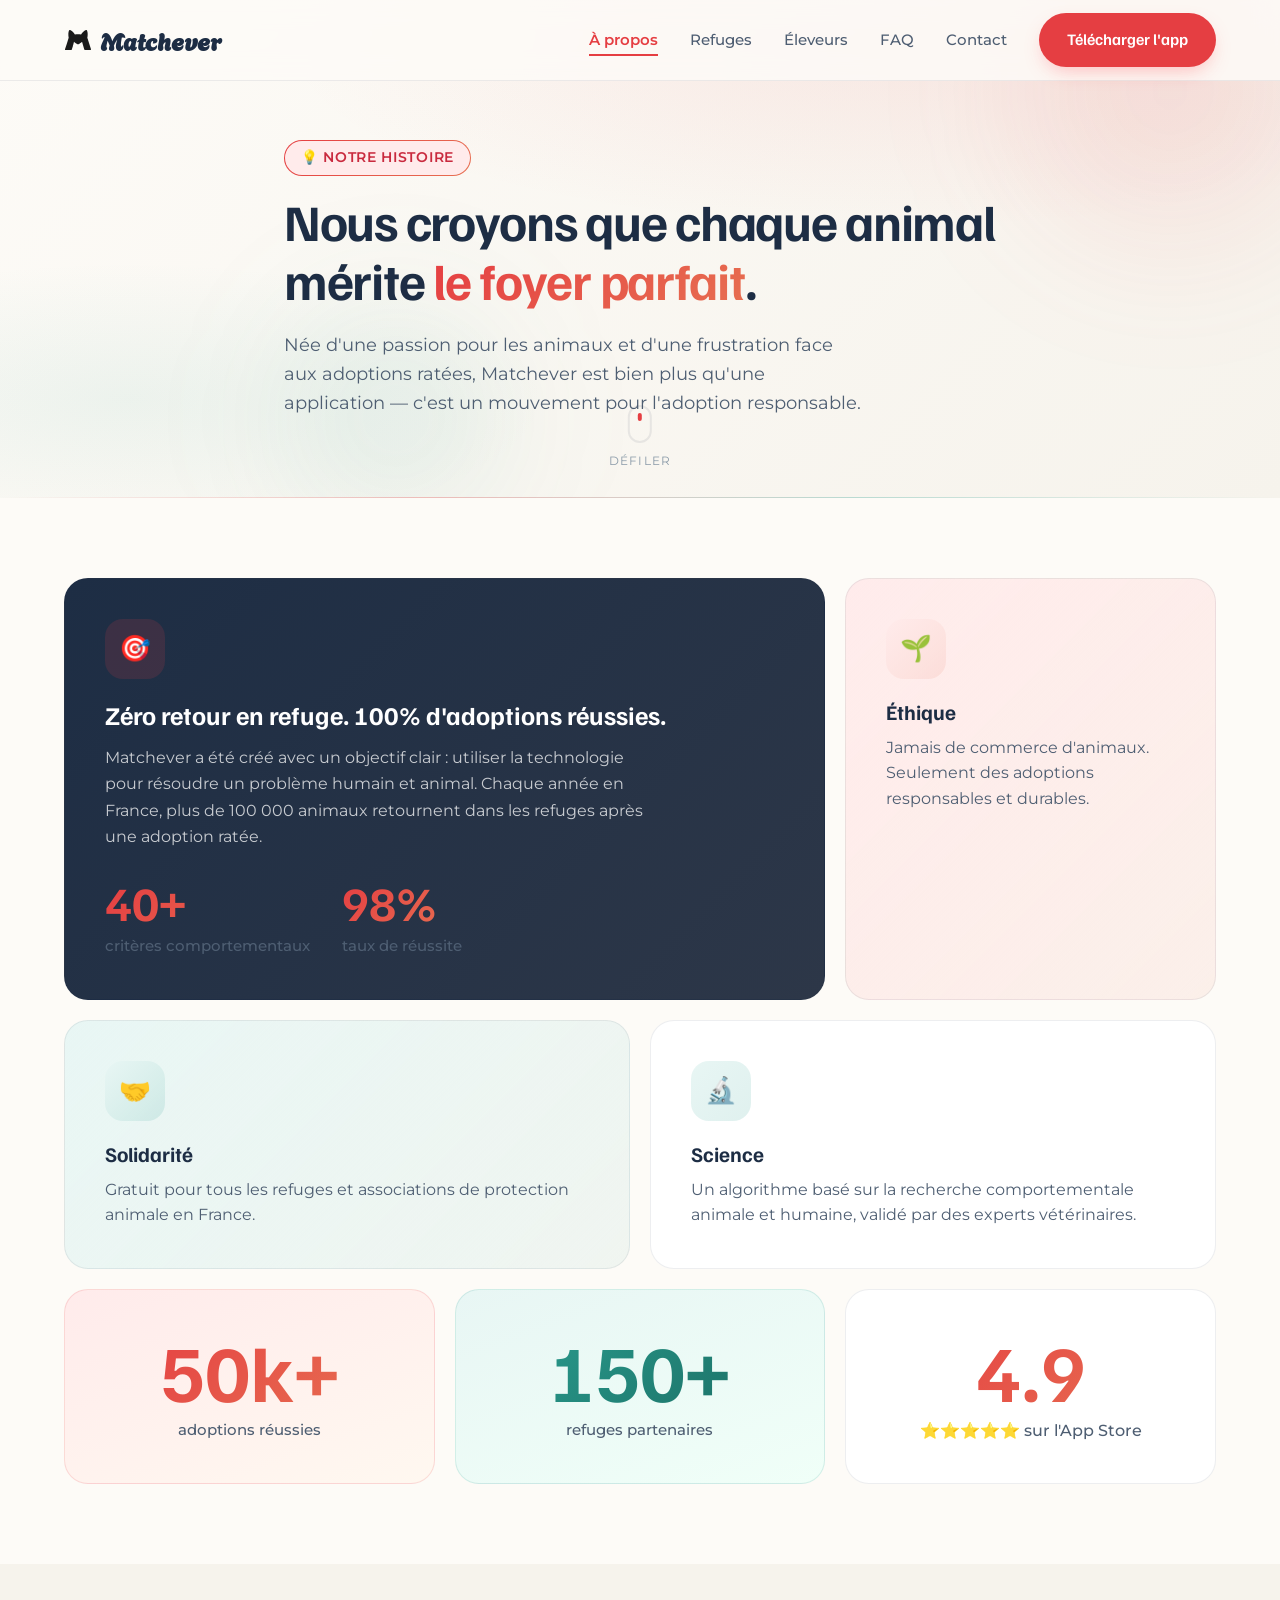
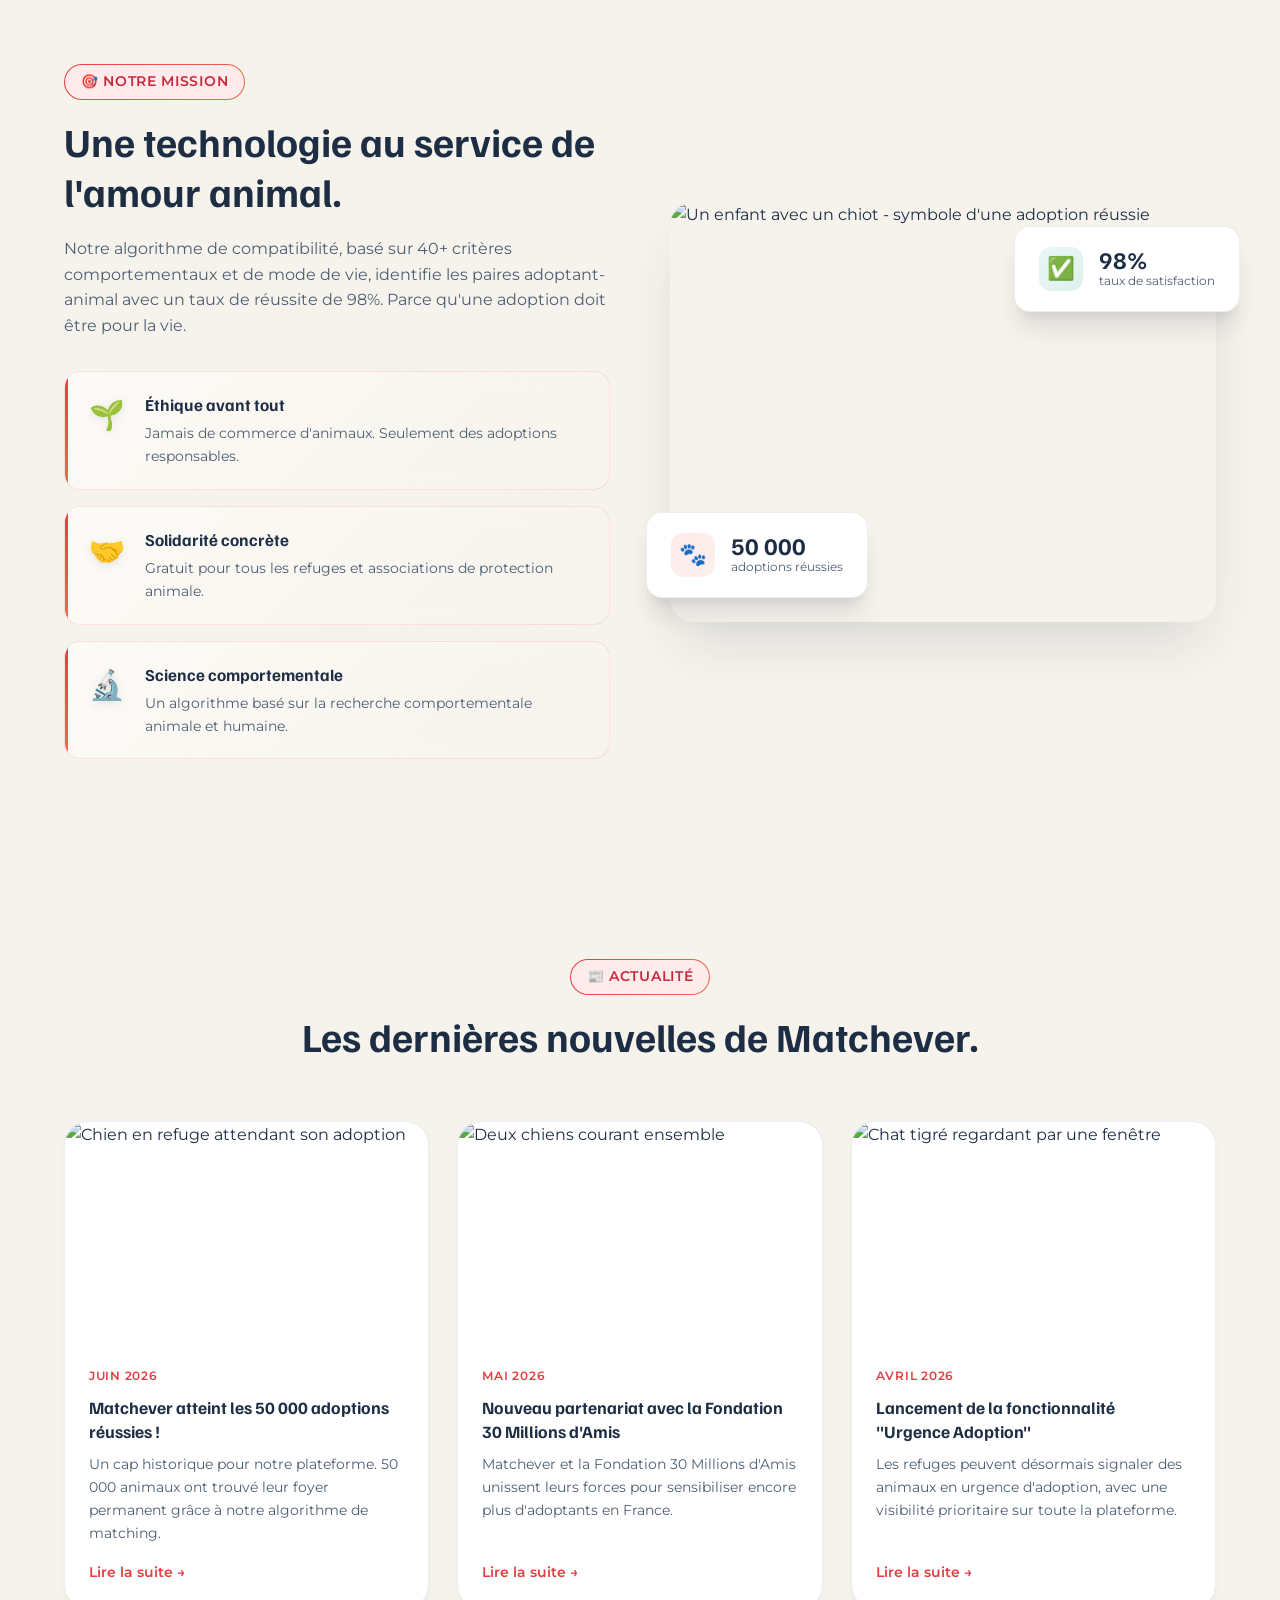
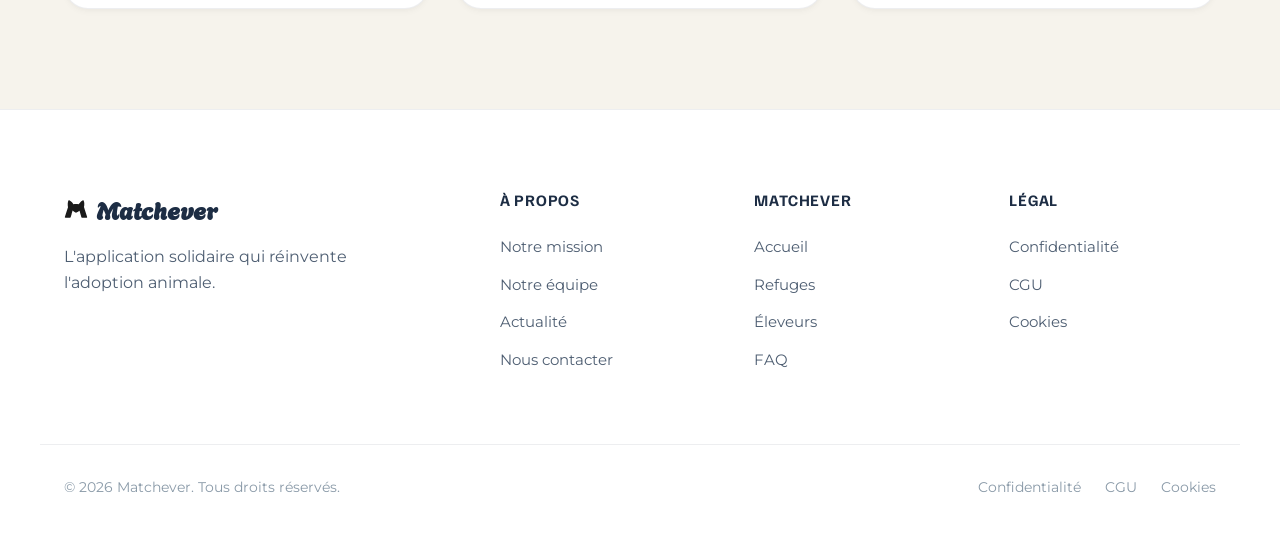
==== commit 7c4ba9bf: "cacher la seciton équipe" ====
--- a/about.html
+++ b/about.html
@@ -1,13 +1,16 @@
 <!DOCTYPE html>
 <html lang="fr">
+
 <head>
   <meta charset="UTF-8">
   <meta name="viewport" content="width=device-width, initial-scale=1.0">
   <title>À propos de nous | Matchever</title>
-  <meta name="description" content="Découvrez l'histoire, la mission et l'équipe derrière Matchever, l'application d'adoption animale par affinité de personnalité.">
+  <meta name="description"
+    content="Découvrez l'histoire, la mission et l'équipe derrière Matchever, l'application d'adoption animale par affinité de personnalité.">
   <link rel="icon" type="image/svg+xml" href="logo.svg">
   <link rel="stylesheet" href="style.css">
 </head>
+
 <body>
 
   <a href="#main-content" class="sr-only" tabindex="0">Aller directement au contenu principal</a>
@@ -18,8 +21,10 @@
         <img src="logo.svg" alt="" class="logo-img" aria-hidden="true" width="28" height="28">
         <span>Matchever</span>
       </a>
-      <button class="menu-toggle" id="menu-toggle" aria-expanded="false" aria-controls="nav-menu" aria-label="Ouvrir le menu">
-        <svg width="24" height="24" viewBox="0 0 24 24" fill="none" stroke="currentColor" stroke-width="2" stroke-linecap="round" stroke-linejoin="round" aria-hidden="true">
+      <button class="menu-toggle" id="menu-toggle" aria-expanded="false" aria-controls="nav-menu"
+        aria-label="Ouvrir le menu">
+        <svg width="24" height="24" viewBox="0 0 24 24" fill="none" stroke="currentColor" stroke-width="2"
+          stroke-linecap="round" stroke-linejoin="round" aria-hidden="true">
           <line x1="3" y1="12" x2="21" y2="12"></line>
           <line x1="3" y1="6" x2="21" y2="6"></line>
           <line x1="3" y1="18" x2="21" y2="18"></line>
@@ -47,9 +52,11 @@
       <div class="container page-hero-content">
         <span class="section-tag">💡 Notre histoire</span>
         <h1>Nous croyons que chaque animal mérite <span class="text-gradient">le foyer parfait</span>.</h1>
-        <p>Née d'une passion pour les animaux et d'une frustration face aux adoptions ratées, Matchever est bien plus qu'une application — c'est un mouvement pour l'adoption responsable.</p>
-      </div>
-      <div class="scroll-indicator" aria-hidden="true" onclick="document.getElementById('mission').scrollIntoView({behavior:'smooth'})">
+        <p>Née d'une passion pour les animaux et d'une frustration face aux adoptions ratées, Matchever est bien plus
+          qu'une application — c'est un mouvement pour l'adoption responsable.</p>
+      </div>
+      <div class="scroll-indicator" aria-hidden="true"
+        onclick="document.getElementById('mission').scrollIntoView({behavior:'smooth'})">
         <div class="scroll-indicator-wheel"></div>
         Défiler
       </div>
@@ -61,10 +68,14 @@
         <div class="bento-grid">
 
           <!-- Mission wide card -->
-          <div class="bento-card bento-wide" style="background: linear-gradient(135deg, var(--text-primary) 0%, #2d3748 100%); color: white;">
+          <div class="bento-card bento-wide"
+            style="background: linear-gradient(135deg, var(--text-primary) 0%, #2d3748 100%); color: white;">
             <div class="bento-card-icon" style="background: rgba(229,62,66,0.15); color: var(--primary);">🎯</div>
-            <h3 style="color:white; font-size: 1.6rem; margin-bottom: 14px;">Zéro retour en refuge. 100% d'adoptions réussies.</h3>
-            <p style="color: rgba(255,255,255,0.75); font-size: 1rem; max-width: 560px;">Matchever a été créé avec un objectif clair : utiliser la technologie pour résoudre un problème humain et animal. Chaque année en France, plus de 100 000 animaux retournent dans les refuges après une adoption ratée.</p>
+            <h3 style="color:white; font-size: 1.6rem; margin-bottom: 14px;">Zéro retour en refuge. 100% d'adoptions
+              réussies.</h3>
+            <p style="color: rgba(255,255,255,0.75); font-size: 1rem; max-width: 560px;">Matchever a été créé avec un
+              objectif clair : utiliser la technologie pour résoudre un problème humain et animal. Chaque année en
+              France, plus de 100 000 animaux retournent dans les refuges après une adoption ratée.</p>
             <div style="display:flex; gap:32px; margin-top: 28px; flex-wrap:wrap;">
               <div>
                 <div class="bento-stat-big" style="font-size: 3rem;">40+</div>
@@ -78,14 +89,16 @@
           </div>
 
           <!-- Éthique card -->
-          <div class="bento-card bento-narrow" style="background: linear-gradient(135deg, var(--primary-light), rgba(231,111,81,0.08));">
+          <div class="bento-card bento-narrow"
+            style="background: linear-gradient(135deg, var(--primary-light), rgba(231,111,81,0.08));">
             <div class="bento-card-icon">🌱</div>
             <h3>Éthique</h3>
             <p>Jamais de commerce d'animaux. Seulement des adoptions responsables et durables.</p>
           </div>
 
           <!-- Solidarité -->
-          <div class="bento-card bento-half" style="background: linear-gradient(135deg, var(--secondary-light), rgba(42,157,143,0.06));">
+          <div class="bento-card bento-half"
+            style="background: linear-gradient(135deg, var(--secondary-light), rgba(42,157,143,0.06));">
             <div class="bento-card-icon secondary">🤝</div>
             <h3>Solidarité</h3>
             <p>Gratuit pour tous les refuges et associations de protection animale en France.</p>
@@ -95,17 +108,22 @@
           <div class="bento-card bento-half">
             <div class="bento-card-icon secondary">🔬</div>
             <h3>Science</h3>
-            <p>Un algorithme basé sur la recherche comportementale animale et humaine, validé par des experts vétérinaires.</p>
+            <p>Un algorithme basé sur la recherche comportementale animale et humaine, validé par des experts
+              vétérinaires.</p>
           </div>
 
           <!-- Big stat -->
-          <div class="bento-card bento-third" style="text-align: center; background: linear-gradient(160deg, var(--primary-light), #fff8f0); border: 1.5px solid rgba(229,62,66,0.15);">
+          <div class="bento-card bento-third"
+            style="text-align: center; background: linear-gradient(160deg, var(--primary-light), #fff8f0); border: 1.5px solid rgba(229,62,66,0.15);">
             <div class="bento-stat-big">50k+</div>
             <div class="bento-stat-label">adoptions réussies</div>
           </div>
 
-          <div class="bento-card bento-third" style="text-align: center; background: linear-gradient(160deg, var(--secondary-light), #f0fff8); border: 1.5px solid rgba(42,157,143,0.15);">
-            <div class="bento-stat-big" style="background: linear-gradient(135deg, var(--secondary), var(--secondary-dark)); -webkit-background-clip: text; -webkit-text-fill-color: transparent;">150+</div>
+          <div class="bento-card bento-third"
+            style="text-align: center; background: linear-gradient(160deg, var(--secondary-light), #f0fff8); border: 1.5px solid rgba(42,157,143,0.15);">
+            <div class="bento-stat-big"
+              style="background: linear-gradient(135deg, var(--secondary), var(--secondary-dark)); -webkit-background-clip: text; -webkit-text-fill-color: transparent;">
+              150+</div>
             <div class="bento-stat-label">refuges partenaires</div>
           </div>
 
@@ -124,7 +142,9 @@
         <div class="two-col-text">
           <span class="section-tag">🎯 Notre mission</span>
           <h2 class="section-title">Une technologie au service de l'amour animal.</h2>
-          <p style="color: var(--text-secondary); margin-bottom: 8px;">Notre algorithme de compatibilité, basé sur 40+ critères comportementaux et de mode de vie, identifie les paires adoptant-animal avec un taux de réussite de 98%. Parce qu'une adoption doit être pour la vie.</p>
+          <p style="color: var(--text-secondary); margin-bottom: 8px;">Notre algorithme de compatibilité, basé sur 40+
+            critères comportementaux et de mode de vie, identifie les paires adoptant-animal avec un taux de réussite de
+            98%. Parce qu'une adoption doit être pour la vie.</p>
 
           <div class="mission-values">
             <div class="mission-value">
@@ -152,7 +172,8 @@
         </div>
         <div class="two-col-visual">
           <div class="about-visual">
-            <img src="https://images.unsplash.com/photo-1450778869180-41d0601e046e?auto=format&fit=crop&q=80&w=600" alt="Un enfant avec un chiot - symbole d'une adoption réussie">
+            <img src="https://images.unsplash.com/photo-1450778869180-41d0601e046e?auto=format&fit=crop&q=80&w=600"
+              alt="Un enfant avec un chiot - symbole d'une adoption réussie">
             <!-- Floating stat overlays -->
             <div class="about-stat-overlay">
               <div class="overlay-icon">🐾</div>
@@ -174,7 +195,7 @@
     </section>
 
     <!-- Notre équipe -->
-    <section class="team-section reveal" id="equipe" style="padding: 100px 0;">
+    <!--<section class="team-section reveal" id="equipe" style="padding: 100px 0;">
       <div class="container">
         <div class="text-center" style="margin-bottom: 60px;">
           <span class="section-tag section-tag-secondary">👥 Notre équipe</span>
@@ -216,7 +237,7 @@
           </article>
         </div>
       </div>
-    </section>
+    </section>-->
 
     <!-- Actualité -->
     <section class="news-section reveal" id="actualite" style="background: var(--bg-secondary); padding: 100px 0;">
@@ -228,34 +249,40 @@
         <div class="news-grid">
           <article class="news-card">
             <div class="news-img">
-              <img src="https://images.unsplash.com/photo-1587300003388-59208cc962cb?auto=format&fit=crop&q=80&w=600" alt="Chien en refuge attendant son adoption">
+              <img src="https://images.unsplash.com/photo-1587300003388-59208cc962cb?auto=format&fit=crop&q=80&w=600"
+                alt="Chien en refuge attendant son adoption">
             </div>
             <div class="news-content">
               <span class="news-date">Juin 2026</span>
               <h3>Matchever atteint les 50 000 adoptions réussies !</h3>
-              <p>Un cap historique pour notre plateforme. 50 000 animaux ont trouvé leur foyer permanent grâce à notre algorithme de matching.</p>
+              <p>Un cap historique pour notre plateforme. 50 000 animaux ont trouvé leur foyer permanent grâce à notre
+                algorithme de matching.</p>
               <a href="#" class="news-link">Lire la suite →</a>
             </div>
           </article>
           <article class="news-card">
             <div class="news-img">
-              <img src="https://images.unsplash.com/photo-1548199973-03cce0bbc87b?auto=format&fit=crop&q=80&w=600" alt="Deux chiens courant ensemble">
+              <img src="https://images.unsplash.com/photo-1548199973-03cce0bbc87b?auto=format&fit=crop&q=80&w=600"
+                alt="Deux chiens courant ensemble">
             </div>
             <div class="news-content">
               <span class="news-date">Mai 2026</span>
               <h3>Nouveau partenariat avec la Fondation 30 Millions d'Amis</h3>
-              <p>Matchever et la Fondation 30 Millions d'Amis unissent leurs forces pour sensibiliser encore plus d'adoptants en France.</p>
+              <p>Matchever et la Fondation 30 Millions d'Amis unissent leurs forces pour sensibiliser encore plus
+                d'adoptants en France.</p>
               <a href="#" class="news-link">Lire la suite →</a>
             </div>
           </article>
           <article class="news-card">
             <div class="news-img">
-              <img src="https://images.unsplash.com/photo-1615751072497-5f5169febe17?auto=format&fit=crop&q=80&w=600" alt="Chat tigré regardant par une fenêtre">
+              <img src="https://images.unsplash.com/photo-1615751072497-5f5169febe17?auto=format&fit=crop&q=80&w=600"
+                alt="Chat tigré regardant par une fenêtre">
             </div>
             <div class="news-content">
               <span class="news-date">Avril 2026</span>
               <h3>Lancement de la fonctionnalité "Urgence Adoption"</h3>
-              <p>Les refuges peuvent désormais signaler des animaux en urgence d'adoption, avec une visibilité prioritaire sur toute la plateforme.</p>
+              <p>Les refuges peuvent désormais signaler des animaux en urgence d'adoption, avec une visibilité
+                prioritaire sur toute la plateforme.</p>
               <a href="#" class="news-link">Lire la suite →</a>
             </div>
           </article>
@@ -313,4 +340,5 @@
 
   <script src="app.js"></script>
 </body>
-</html>
+
+</html>
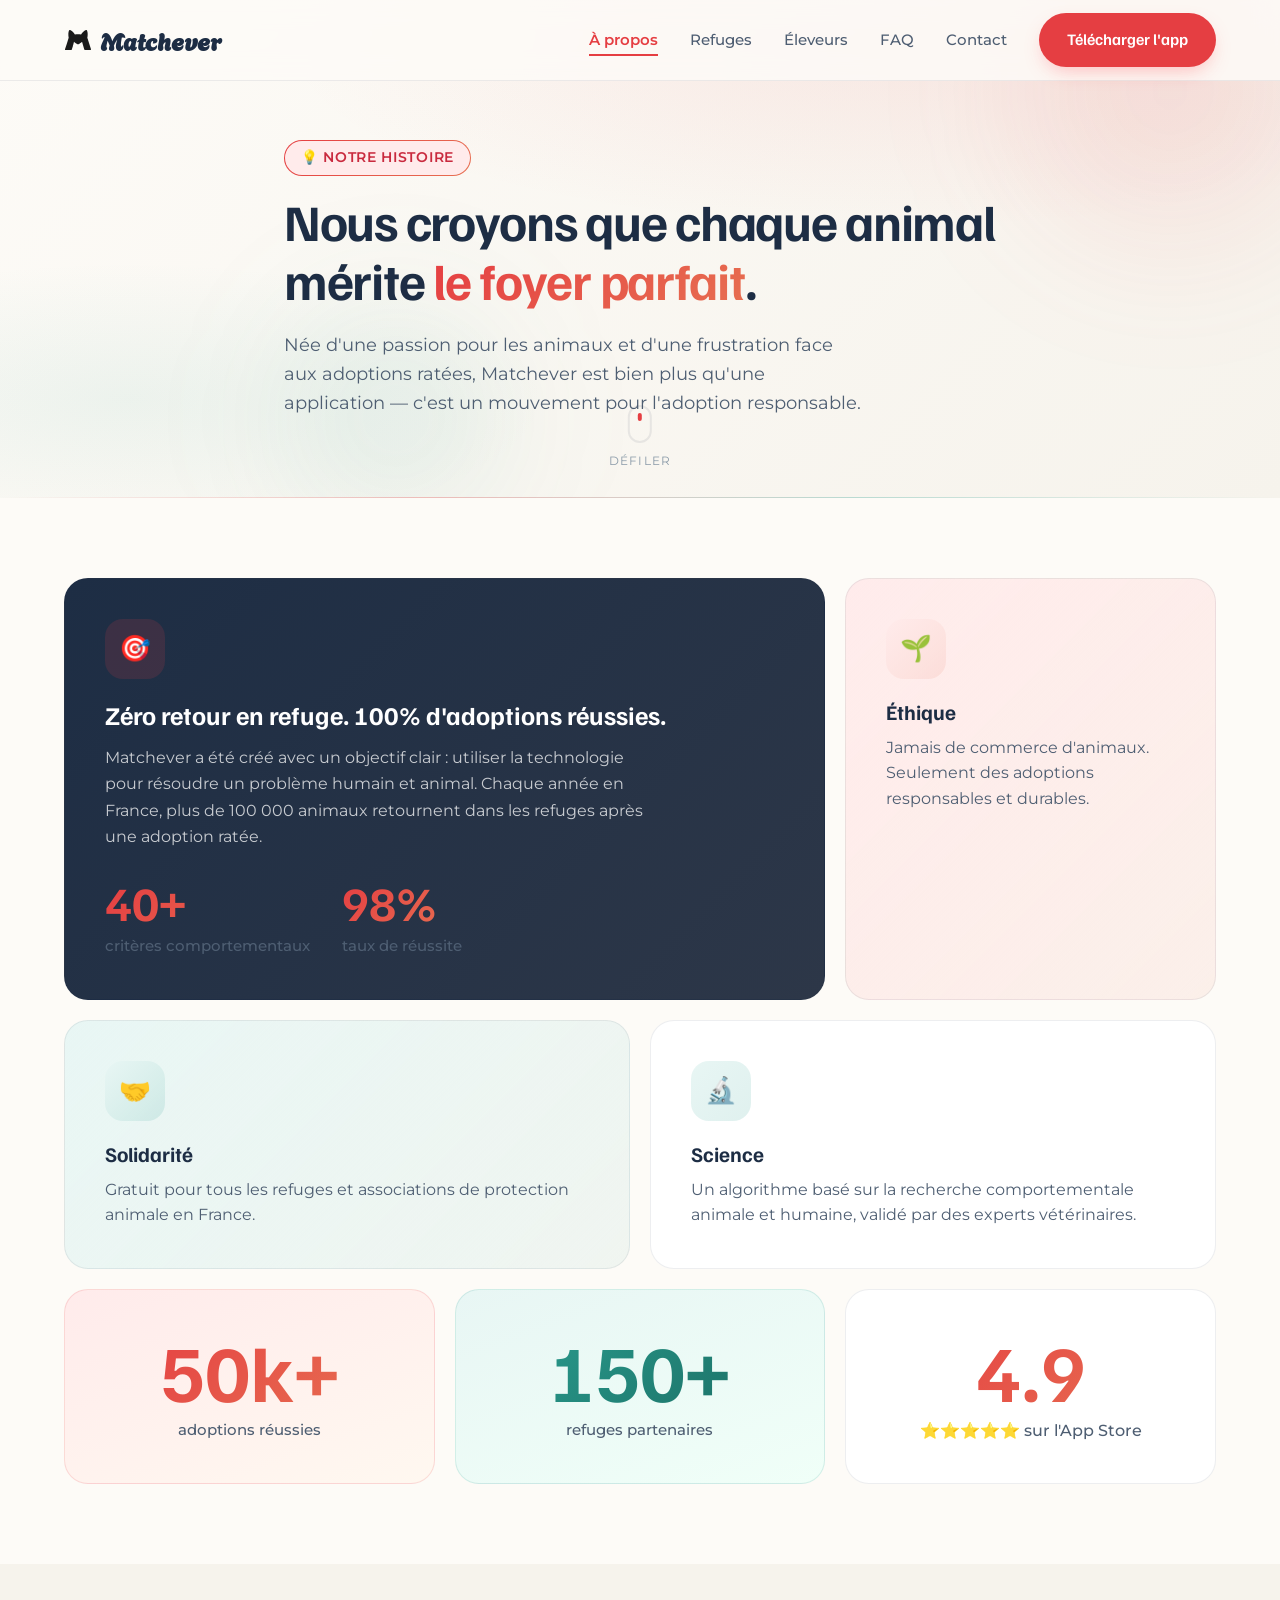
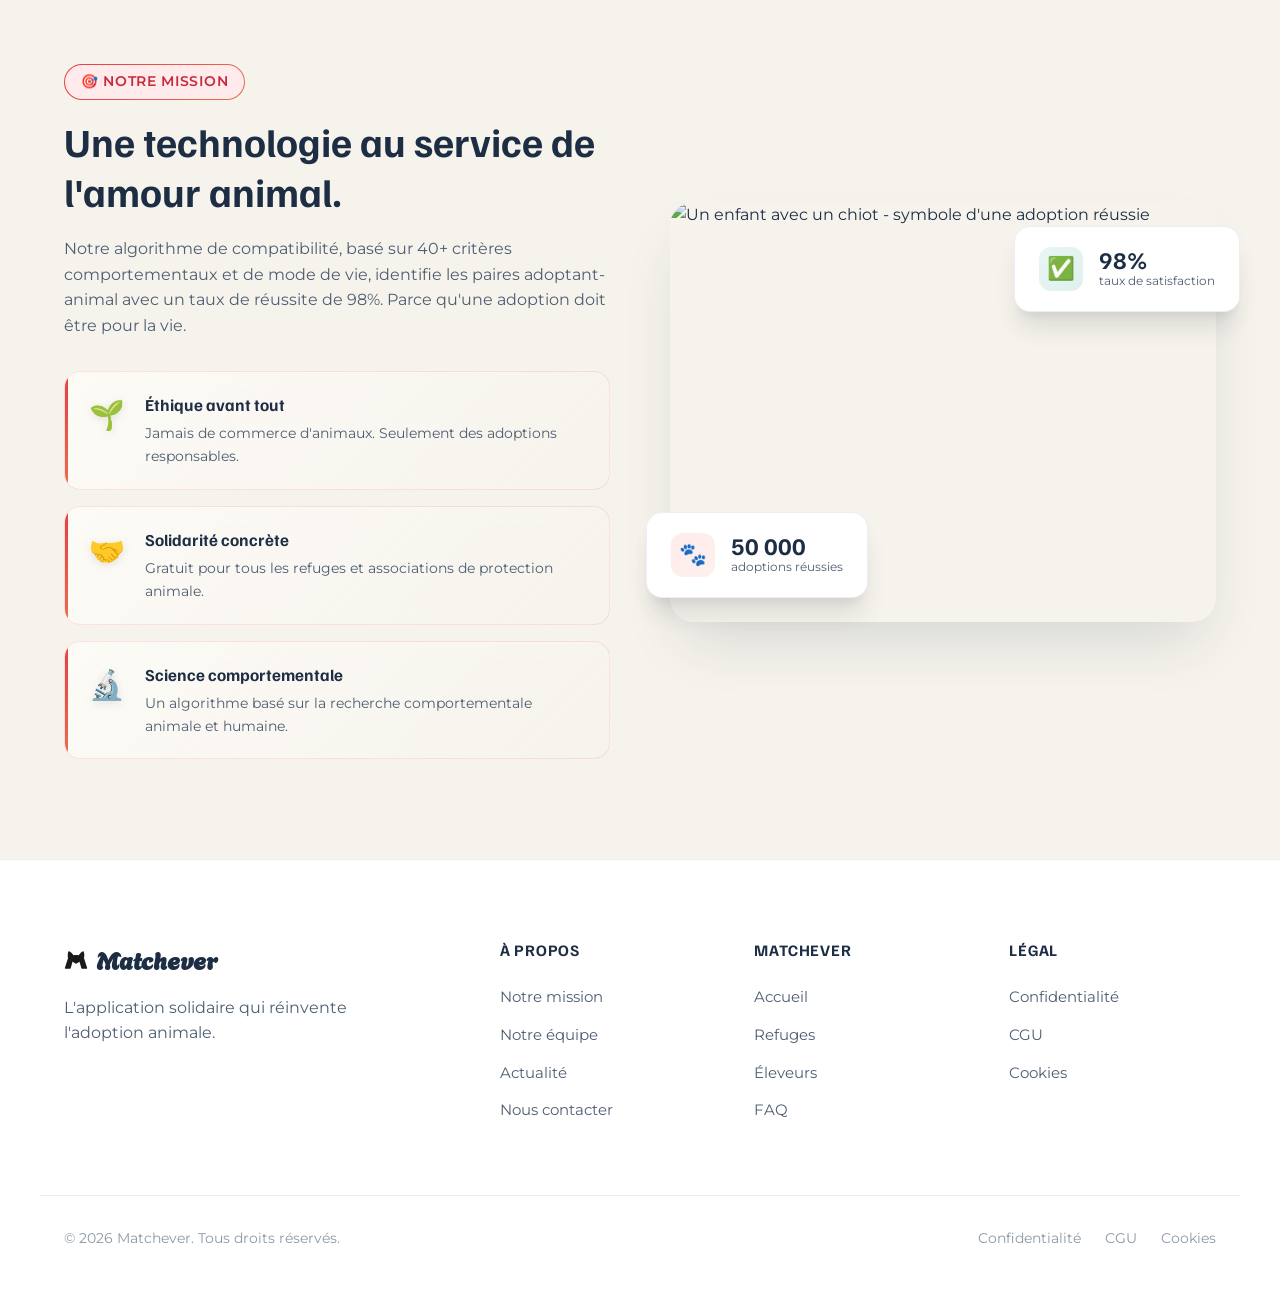
==== commit 020d9243: "cacher l'actualité" ====
--- a/about.html
+++ b/about.html
@@ -240,7 +240,7 @@
     </section>-->
 
     <!-- Actualité -->
-    <section class="news-section reveal" id="actualite" style="background: var(--bg-secondary); padding: 100px 0;">
+    <!--<section class="news-section reveal" id="actualite" style="background: var(--bg-secondary); padding: 100px 0;">
       <div class="container">
         <div class="text-center" style="margin-bottom: 60px;">
           <span class="section-tag">📰 Actualité</span>
@@ -288,7 +288,7 @@
           </article>
         </div>
       </div>
-    </section>
+    </section>-->
 
   </main>
 
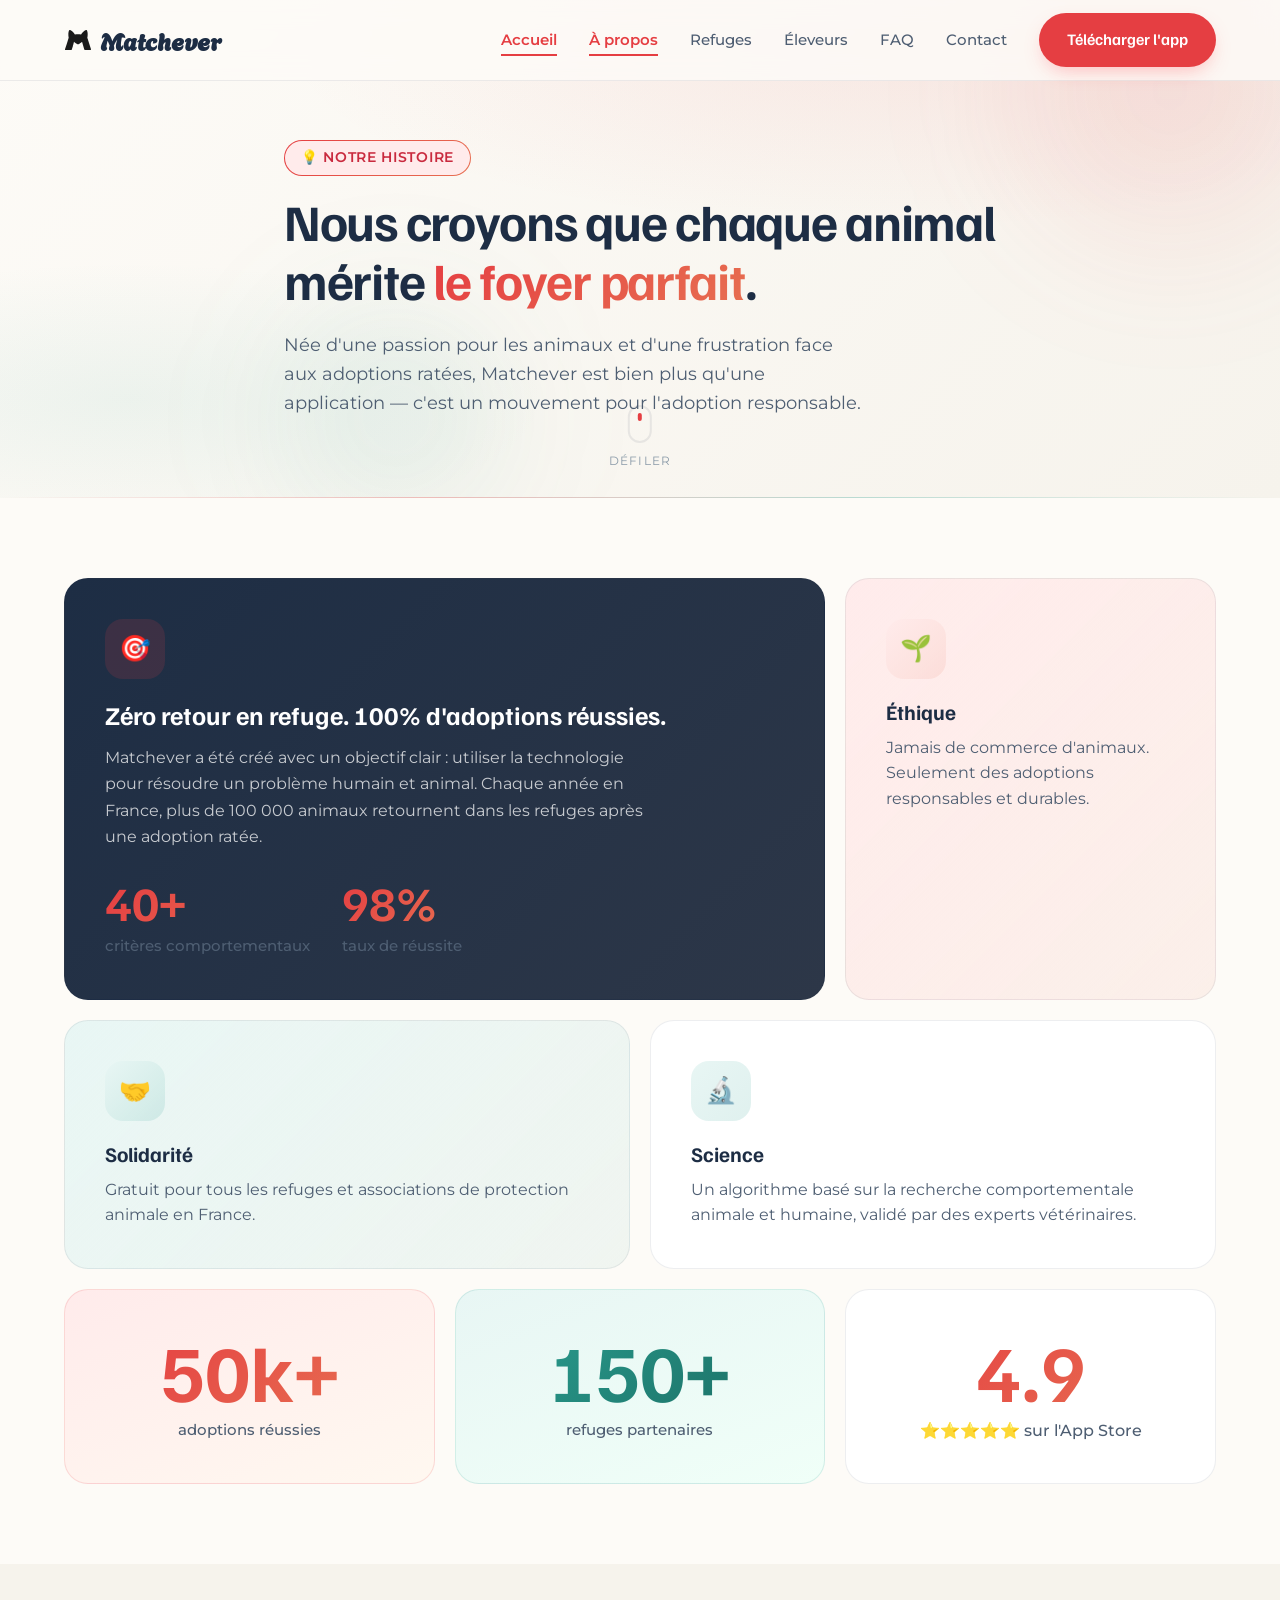
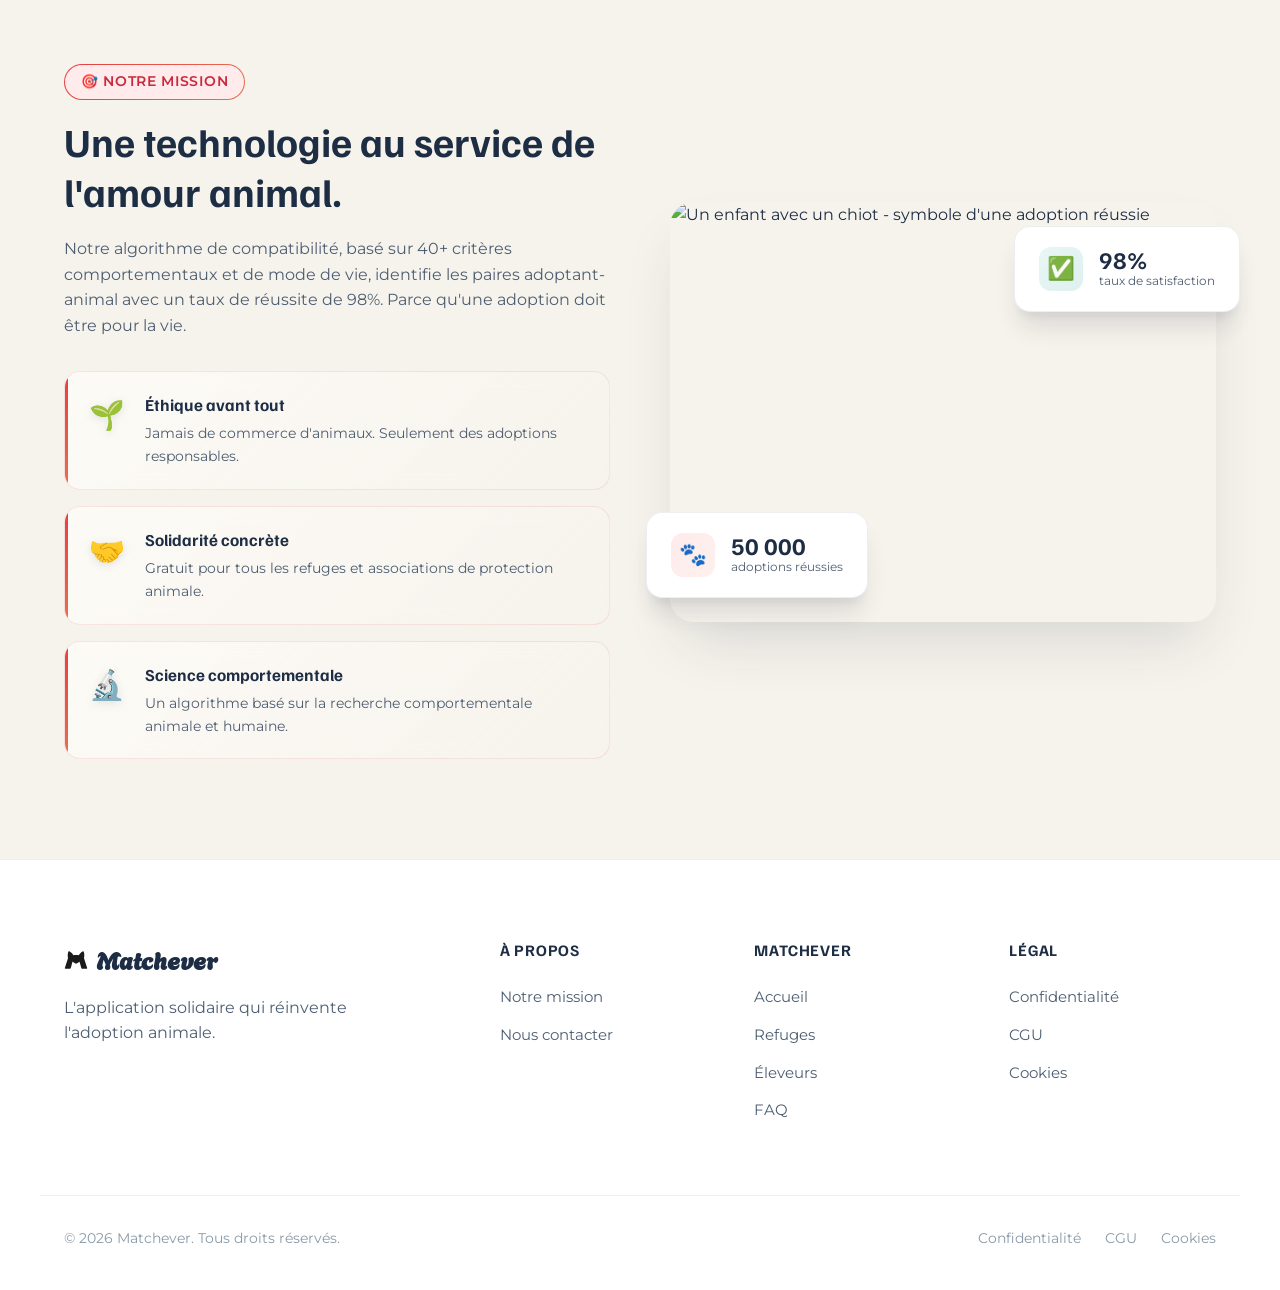
==== commit 6a9c6e4c: "link accueil" ====
--- a/about.html
+++ b/about.html
@@ -31,6 +31,7 @@
         </svg>
       </button>
       <nav class="nav-menu" id="nav-menu" role="navigation" aria-label="Menu principal">
+        <a href="index.html" class="nav-link nav-link-active">Accueil</a>
         <a href="about.html" class="nav-link nav-link-active">À propos</a>
         <a href="refuge.html" class="nav-link">Refuges</a>
         <a href="eleveur.html" class="nav-link">Éleveurs</a>
@@ -305,8 +306,8 @@
         <h4>À propos</h4>
         <ul class="footer-links">
           <li><a href="#mission">Notre mission</a></li>
-          <li><a href="#equipe">Notre équipe</a></li>
-          <li><a href="#actualite">Actualité</a></li>
+          <!--<li><a href="#equipe">Notre équipe</a></li>-->
+          <!--<li><a href="#actualite">Actualité</a></li>-->
           <li><a href="contact.html">Nous contacter</a></li>
         </ul>
       </div>
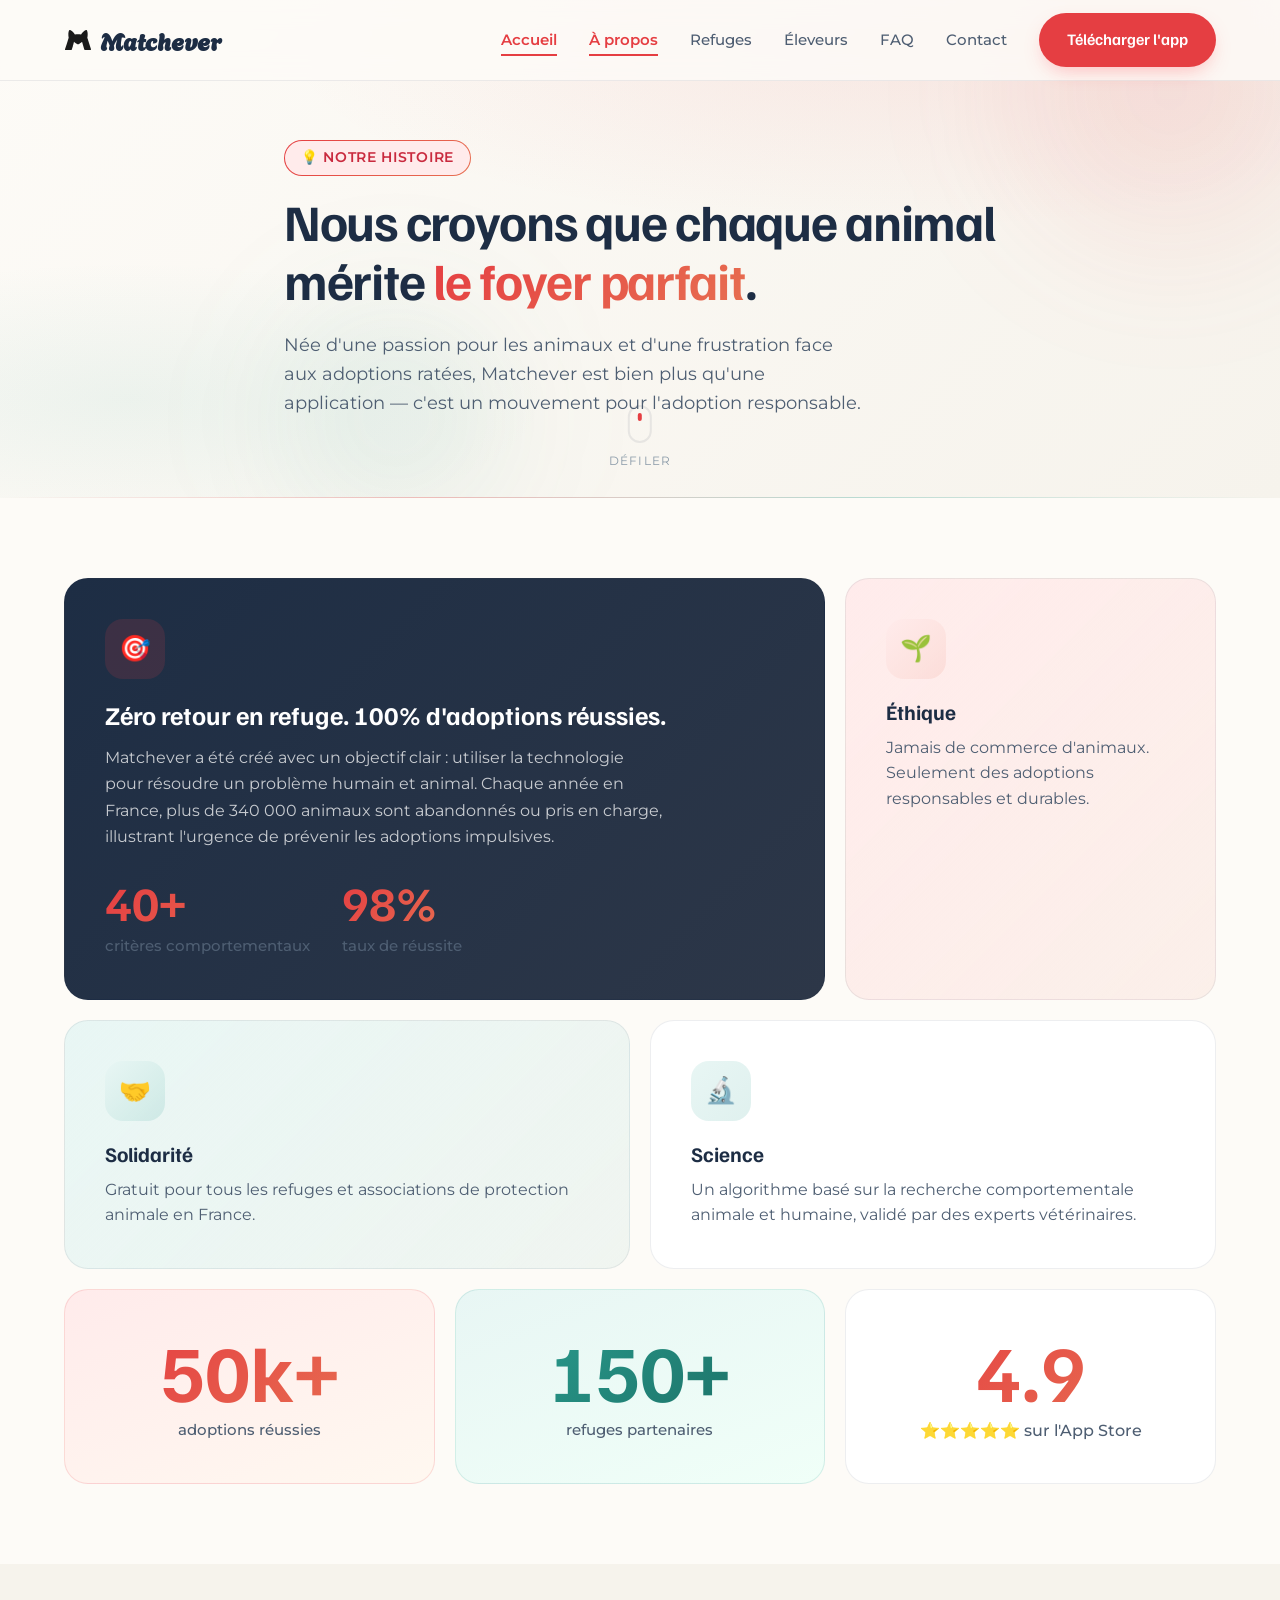
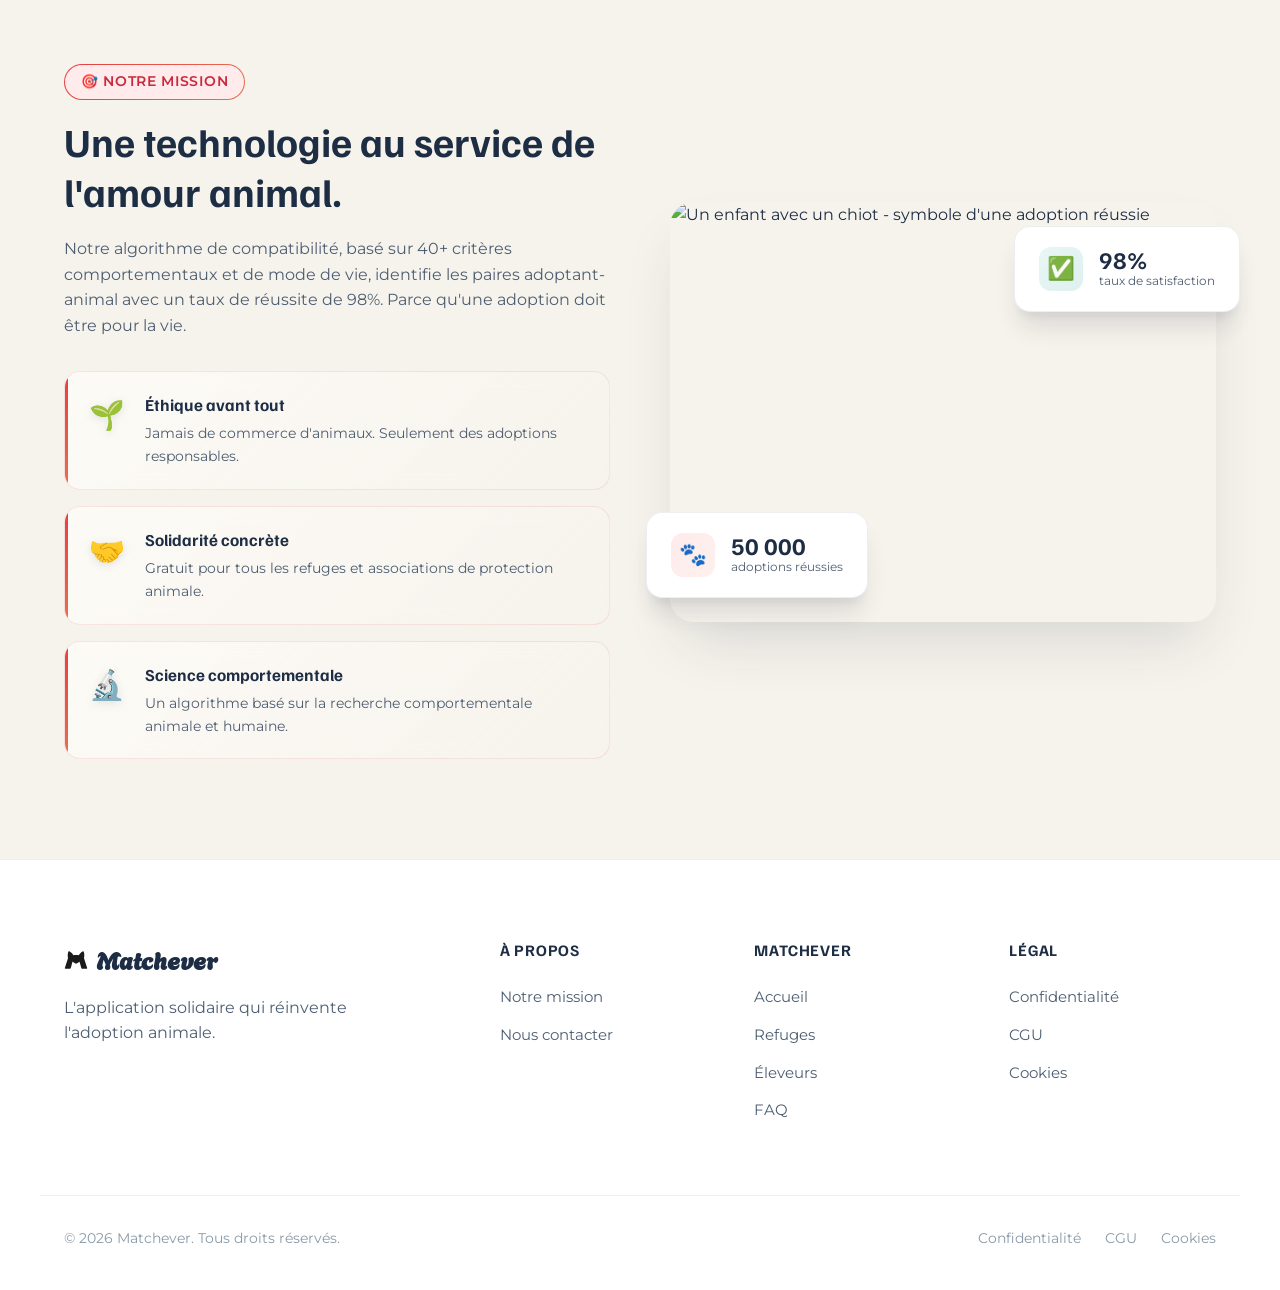
==== commit 79bc553b: "modifia" ====
--- a/about.html
+++ b/about.html
@@ -76,7 +76,7 @@
               réussies.</h3>
             <p style="color: rgba(255,255,255,0.75); font-size: 1rem; max-width: 560px;">Matchever a été créé avec un
               objectif clair : utiliser la technologie pour résoudre un problème humain et animal. Chaque année en
-              France, plus de 100 000 animaux retournent dans les refuges après une adoption ratée.</p>
+              France, plus de 340 000 animaux sont abandonnés ou pris en charge, illustrant l'urgence de prévenir les adoptions impulsives.</p>
             <div style="display:flex; gap:32px; margin-top: 28px; flex-wrap:wrap;">
               <div>
                 <div class="bento-stat-big" style="font-size: 3rem;">40+</div>
--- a/style.css
+++ b/style.css
@@ -3641,4 +3641,484 @@
       #ff4d6d);
   -webkit-background-clip: text;
   color: transparent;
+}
+
+/* ============================================
+   INTERACTIVE ADOPTION SIMULATOR (Scrollytelling)
+   ============================================ */
+.scrolly-problem-container {
+  display: grid;
+  grid-template-columns: 1.15fr 0.85fr;
+  gap: 48px;
+  margin-top: 80px;
+  align-items: start;
+}
+
+.scrolly-text-column {
+  display: flex;
+  flex-direction: column;
+  gap: 20px;
+}
+
+.scrolly-step {
+  background: var(--bg-white);
+  border-radius: var(--radius-lg);
+  padding: 32px;
+  border: 1px solid var(--border-color);
+  border-left: 5px solid rgba(29, 45, 68, 0.1);
+  transition: all var(--transition-normal);
+  cursor: pointer;
+  opacity: 0.65;
+}
+
+.scrolly-step:hover {
+  opacity: 0.9;
+  transform: translateX(4px);
+}
+
+.scrolly-step.active {
+  opacity: 1;
+  background: var(--bg-white);
+  border-left-color: var(--primary);
+  box-shadow: var(--shadow-md);
+  transform: translateX(8px);
+}
+
+.scrolly-step.active[data-step="4"] {
+  border-left-color: var(--secondary);
+}
+
+.scrolly-badge {
+  display: inline-block;
+  font-size: 0.75rem;
+  font-weight: 700;
+  text-transform: uppercase;
+  letter-spacing: 0.05em;
+  padding: 4px 10px;
+  border-radius: var(--radius-sm);
+  margin-bottom: 12px;
+}
+
+.scrolly-badge.impulse {
+  background-color: #FFEBEB;
+  color: #C92A3E;
+}
+
+.scrolly-badge.housing {
+  background-color: #FFF3E0;
+  color: #E65100;
+}
+
+.scrolly-badge.time {
+  background-color: #EDE7F6;
+  color: #5E35B1;
+}
+
+.scrolly-badge.solution {
+  background-color: var(--secondary-light);
+  color: var(--secondary-dark);
+}
+
+.scrolly-step h3 {
+  font-size: 1.3rem;
+  margin-bottom: 8px;
+  display: flex;
+  align-items: center;
+  gap: 8px;
+}
+
+.scrolly-step p {
+  font-size: 0.95rem;
+  color: var(--text-secondary);
+  line-height: 1.6;
+}
+
+/* Simulator Card Sticky Frame */
+.scrolly-visual-column {
+  position: sticky;
+  top: 110px;
+  z-index: 5;
+}
+
+.simulator-card {
+  background: var(--bg-white);
+  border-radius: var(--radius-lg);
+  border: 1px solid var(--border-color);
+  box-shadow: var(--shadow-lg);
+  overflow: hidden;
+}
+
+.simulator-header {
+  display: flex;
+  align-items: center;
+  gap: 8px;
+  padding: 16px 24px;
+  background: var(--bg-secondary);
+  border-bottom: 1px solid var(--border-color);
+}
+
+.simulator-dot {
+  width: 10px;
+  height: 10px;
+  border-radius: var(--radius-full);
+}
+
+.simulator-dot.red {
+  background-color: #EF4444;
+}
+
+.simulator-dot.yellow {
+  background-color: #F59E0B;
+}
+
+.simulator-dot.green {
+  background-color: #10B981;
+}
+
+.simulator-title {
+  font-size: 0.8rem;
+  font-weight: 600;
+  text-transform: uppercase;
+  letter-spacing: 0.05em;
+  color: var(--text-light);
+  margin-left: 4px;
+}
+
+.sim-visual-display {
+  position: relative;
+  height: 240px;
+  overflow: hidden;
+  background: #E2E8F0;
+}
+
+.sim-scene {
+  width: 100%;
+  height: 100%;
+  position: relative;
+}
+
+.sim-scene img {
+  width: 100%;
+  height: 100%;
+  object-fit: cover;
+  transition: transform var(--transition-slow);
+}
+
+.sim-overlay-tag {
+  position: absolute;
+  bottom: 16px;
+  left: 16px;
+  background: rgba(29, 45, 68, 0.85);
+  color: var(--bg-white);
+  padding: 6px 14px;
+  border-radius: var(--radius-full);
+  font-size: 0.8rem;
+  font-weight: 700;
+  backdrop-filter: blur(4px);
+  -webkit-backdrop-filter: blur(4px);
+  box-shadow: var(--shadow-sm);
+  transition: all var(--transition-normal);
+}
+
+.sim-details {
+  padding: 24px;
+}
+
+.sim-pet-meta {
+  display: flex;
+  justify-content: space-between;
+  align-items: baseline;
+  margin-bottom: 16px;
+}
+
+.sim-pet-name {
+  font-family: 'Familjen Grotesk', sans-serif;
+  font-size: 1.35rem;
+  font-weight: 700;
+  color: var(--text-primary);
+}
+
+.sim-pet-breed {
+  font-size: 0.85rem;
+  color: var(--text-light);
+  font-weight: 500;
+}
+
+.sim-metrics {
+  display: flex;
+  flex-direction: column;
+  gap: 12px;
+  margin-bottom: 24px;
+  padding-bottom: 20px;
+  border-bottom: 1px solid var(--border-color);
+}
+
+.metric-row {
+  display: flex;
+  align-items: center;
+  justify-content: space-between;
+  font-size: 0.85rem;
+  font-weight: 600;
+  color: var(--text-secondary);
+}
+
+.metric-track {
+  width: 140px;
+  height: 6px;
+  background: var(--bg-secondary);
+  border-radius: var(--radius-full);
+  overflow: hidden;
+}
+
+.metric-fill {
+  height: 100%;
+  border-radius: var(--radius-full);
+  transition: width var(--transition-normal), background-color var(--transition-normal);
+}
+
+.metric-fill.energy {
+  background-color: var(--primary);
+}
+
+.metric-fill.space {
+  background-color: var(--secondary);
+}
+
+.metric-fill.time-bar {
+  background-color: var(--accent);
+}
+
+/* Happiness Indicator Circle box */
+.happiness-score-box {
+  display: flex;
+  align-items: center;
+  gap: 16px;
+}
+
+.happiness-score-circle {
+  width: 56px;
+  height: 56px;
+  border-radius: var(--radius-full);
+  background: var(--primary-light);
+  color: var(--primary);
+  display: flex;
+  align-items: center;
+  justify-content: center;
+  font-family: 'Familjen Grotesk', sans-serif;
+  font-size: 1.25rem;
+  font-weight: 800;
+  transition: all var(--transition-normal);
+  flex-shrink: 0;
+}
+
+.happiness-label {
+  display: flex;
+  flex-direction: column;
+  line-height: 1.3;
+}
+
+.happiness-label strong {
+  font-size: 0.9rem;
+  color: var(--text-primary);
+}
+
+.happiness-label span {
+  font-size: 0.8rem;
+  color: var(--text-light);
+}
+
+@media (max-width: 900px) {
+  .scrolly-problem-container {
+    grid-template-columns: 1fr;
+    gap: 32px;
+    margin-top: 50px;
+  }
+
+  .scrolly-visual-column {
+    position: static;
+  }
+
+  .scrolly-step.active {
+    transform: none;
+  }
+}
+
+/* ==========================================================================
+   MOCKUP TÉLÉPHONE AGRANDI & SYSTÈME DE SWIPE
+   ========================================================================== */
+
+/* 1. Le conteneur principal du téléphone */
+.hero-phone {
+  width: 360px;
+  /* Largeur augmentée pour un affichage plus grand */
+  height: 720px;
+  /* Hauteur proportionnelle (format 18:9 moderne) */
+  margin: 0 auto;
+  position: relative;
+  perspective: 1000px;
+  /* Si vous utilisez des effets de rotation/3D */
+}
+
+/* Si votre structure utilise la classe .px pour la coque du téléphone */
+.px {
+  width: 100%;
+  height: 100%;
+  position: relative;
+  box-sizing: border-box;
+}
+
+/* 2. L'écran du téléphone */
+.px__screen {
+  position: absolute;
+  top: 12px;
+  /* Ajustez selon l'épaisseur de la bordure supérieure de votre coque */
+  left: 12px;
+  /* Ajustez selon la bordure gauche */
+  right: 12px;
+  /* Ajustez selon la bordure droite */
+  bottom: 12px;
+  /* Ajustez selon la bordure inférieure */
+  background-color: #000;
+  border-radius: 32px;
+  /* Coins arrondis du smartphone */
+  overflow: hidden;
+  /* Masque tout ce qui dépasse de l'écran */
+}
+
+.px__screen__frame {
+  width: 100%;
+  height: 100%;
+  background-color: #ffffff;
+}
+
+/* 3. L'interface de l'application à l'intérieur du téléphone */
+.app-interface {
+  width: 100%;
+  height: 100%;
+  display: flex;
+  flex-direction: column;
+  justify-content: space-between;
+  padding: 20px 16px;
+  box-sizing: border-box;
+  background-color: #fafafa;
+  /* Fond de l'application */
+}
+
+/* Mini Header de l'application */
+.app-header-mini {
+  text-align: center;
+  font-weight: bold;
+  font-size: 1.1rem;
+  color: #1d2d44;
+  /* Votre couleur primaire */
+  padding-bottom: 10px;
+  border-bottom: 1px solid #eee;
+}
+
+/* 4. Le conteneur de cartes (Prend tout l'espace central disponible) */
+.swipe-cards-container {
+  flex: 1;
+  display: flex;
+  align-items: center;
+  justify-content: center;
+  position: relative;
+  margin: 20px 0;
+}
+
+/* La carte d'animal en elle-même */
+.swipe-card {
+  width: 100%;
+  height: 100%;
+  max-height: 420px;
+  /* Limite la hauteur de la carte pour laisser de la place aux boutons */
+  border-radius: 20px;
+  background-size: cover;
+  background-position: center;
+  position: relative;
+  box-shadow: 0 8px 20px rgba(0, 0, 0, 0.15);
+  display: flex;
+  align-items: flex-end;
+  /* Aligne le texte en bas de l'image */
+  overflow: hidden;
+}
+
+/* Dégradé noir sur le texte pour garantir la lisibilité */
+.card-info {
+  width: 100%;
+  padding: 20px;
+  color: #ffffff;
+  box-sizing: border-box;
+}
+
+.card-info h3 {
+  font-size: 1.4rem;
+  margin: 0 0 5px 0;
+  display: flex;
+  justify-content: space-between;
+  align-items: center;
+}
+
+.match-badge {
+  background: #2a9d8f;
+  /* Vert Matchever */
+  font-size: 0.8rem;
+  padding: 4px 8px;
+  border-radius: 20px;
+  font-weight: 600;
+}
+
+.card-info p {
+  font-size: 0.9rem;
+  margin: 0;
+  opacity: 0.9;
+}
+
+/* 5. Les boutons d'action de swipe en bas */
+.swipe-actions {
+  display: flex;
+  justify-content: space-around;
+  align-items: center;
+  padding-top: 10px;
+}
+
+.swipe-btn {
+  width: 50px;
+  height: 50px;
+  border-radius: 50%;
+  border: none;
+  display: flex;
+  align-items: center;
+  justify-content: center;
+  font-size: 1.2rem;
+  cursor: pointer;
+  box-shadow: 0 4px 10px rgba(0, 0, 0, 0.1);
+  transition: transform 0.2s ease;
+}
+
+.swipe-btn:hover {
+  transform: scale(1.1);
+}
+
+.btn-dislike {
+  background-color: #fff;
+  color: #e53e3e;
+  /* Rouge */
+  border: 1px solid #fed7d7;
+}
+
+.btn-info {
+  background-color: #fff;
+  color: #3182ce;
+  /* Bleu */
+  border: 1px solid #bee3f8;
+  width: 40px;
+  /* Un peu plus petit pour le bouton info centrale */
+  height: 40px;
+}
+
+.btn-like {
+  background-color: #fff;
+  color: #2a9d8f;
+  /* Vert */
+  border: 1px solid #b2f5ea;
 }
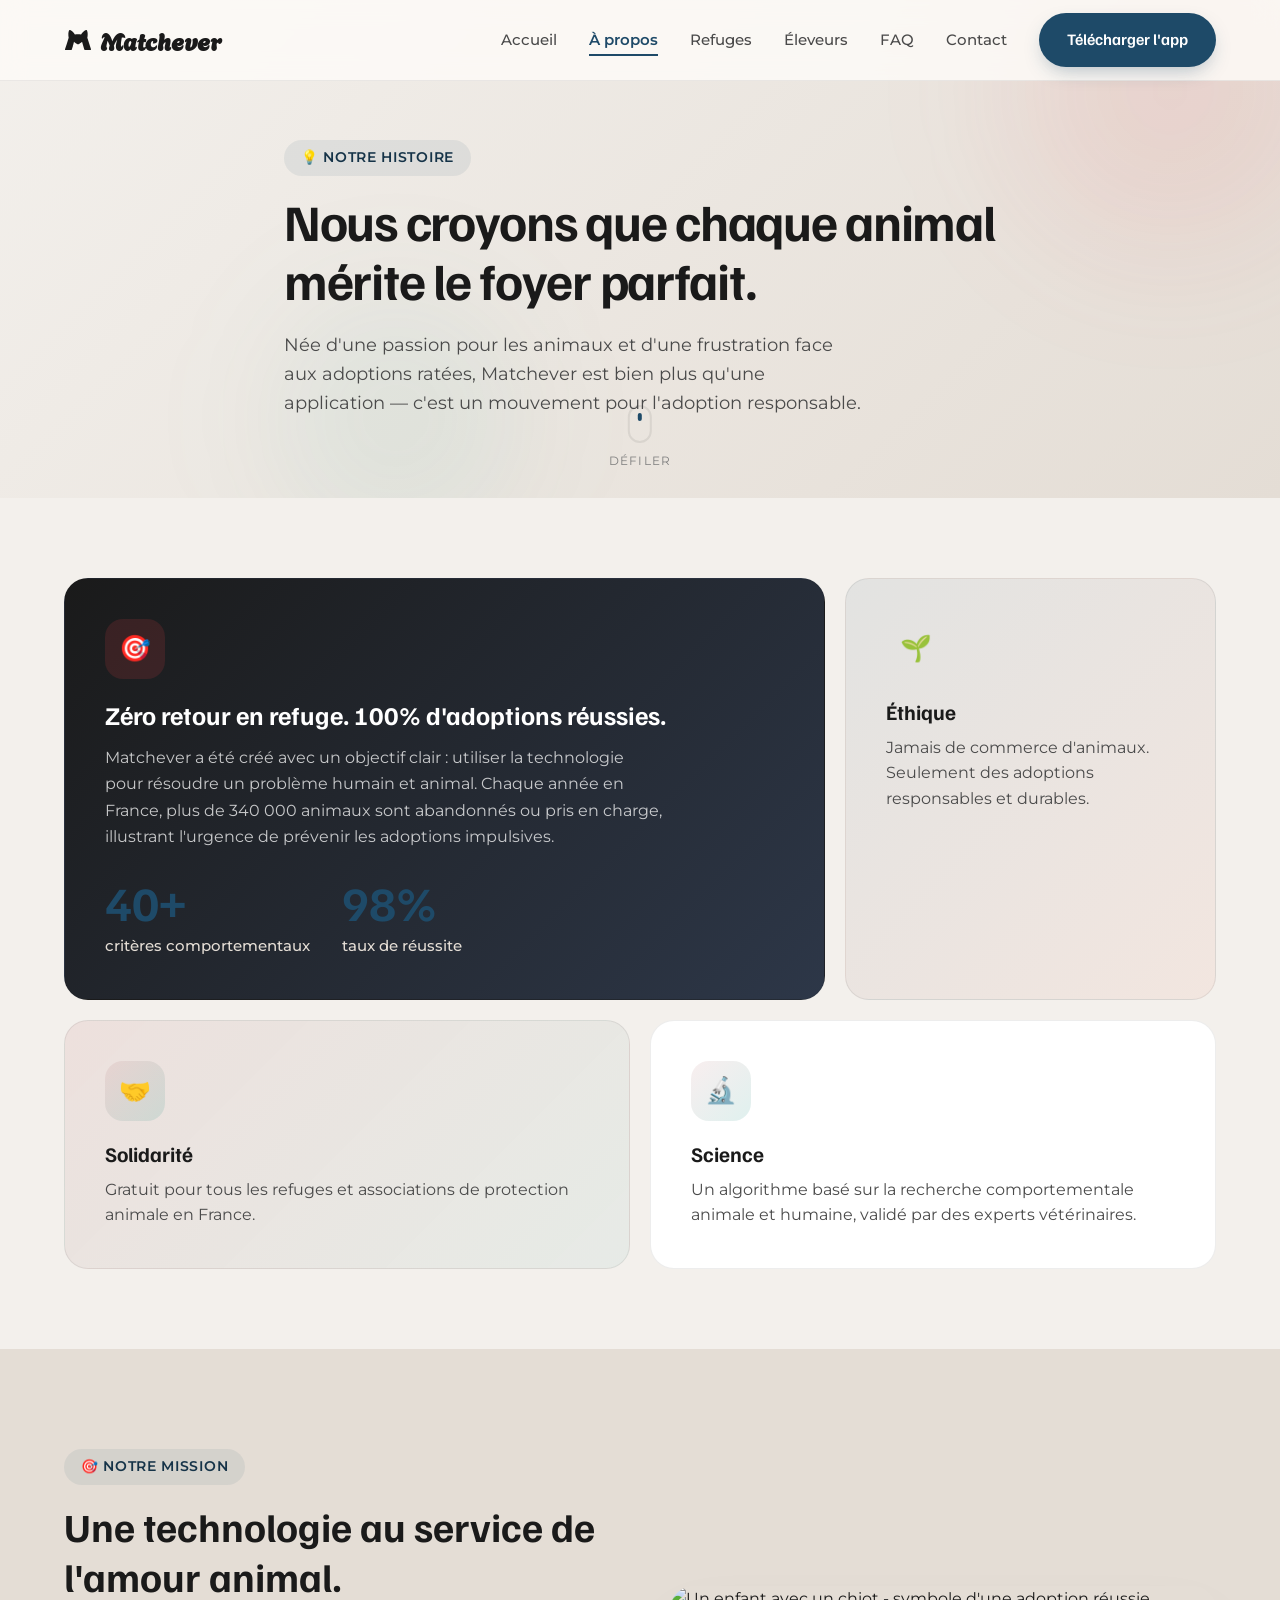
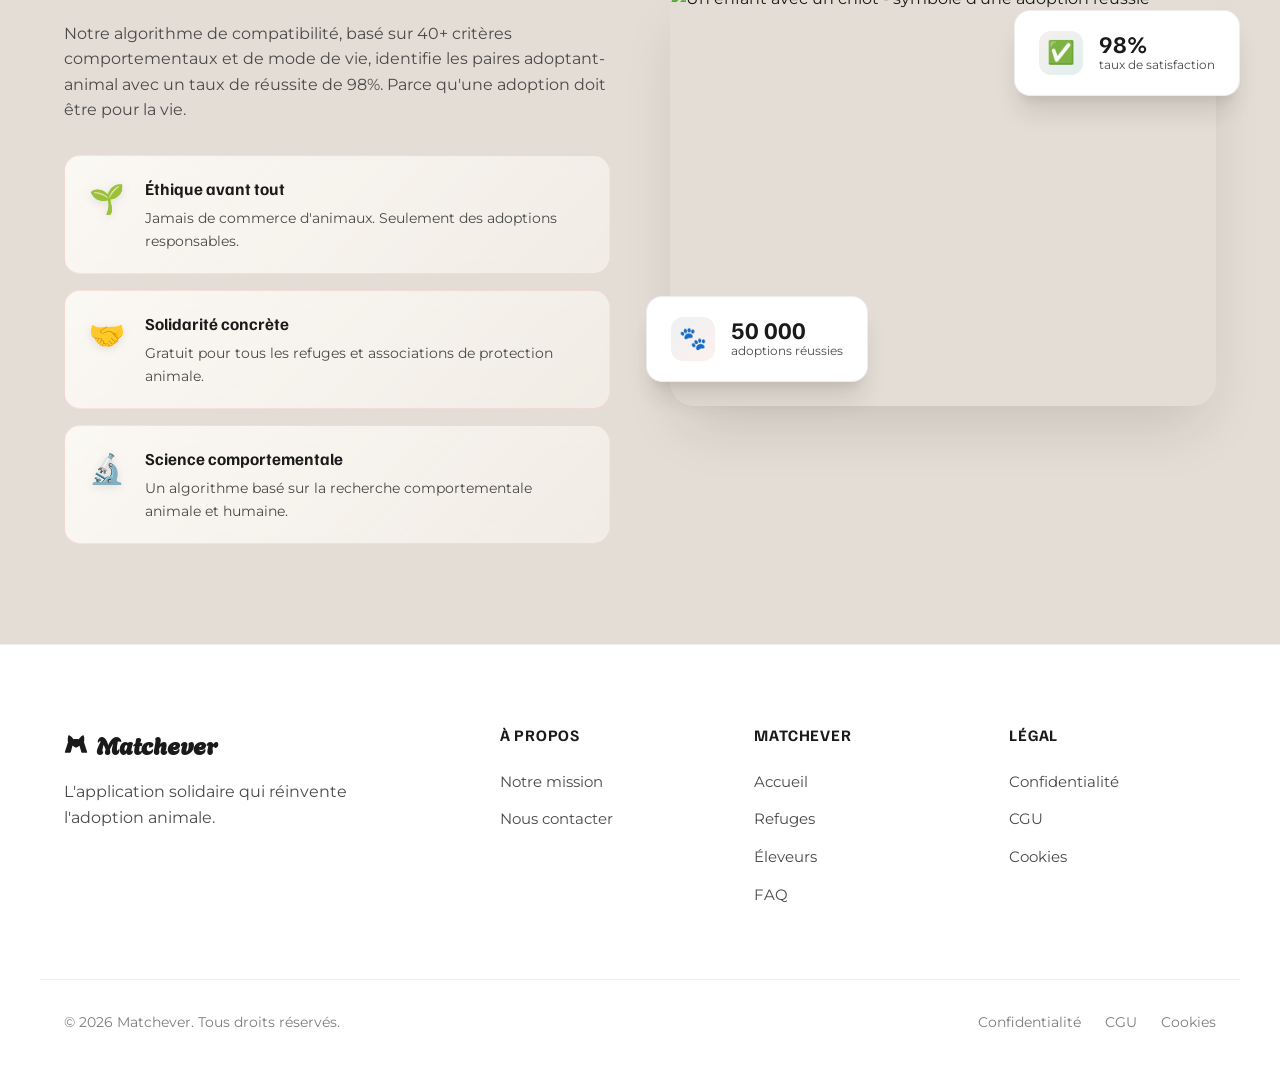
==== commit 0d19f08e: "modification color" ====
--- a/about.html
+++ b/about.html
@@ -31,7 +31,7 @@
         </svg>
       </button>
       <nav class="nav-menu" id="nav-menu" role="navigation" aria-label="Menu principal">
-        <a href="index.html" class="nav-link nav-link-active">Accueil</a>
+        <a href="index.html" class="nav-link">Accueil</a>
         <a href="about.html" class="nav-link nav-link-active">À propos</a>
         <a href="refuge.html" class="nav-link">Refuges</a>
         <a href="eleveur.html" class="nav-link">Éleveurs</a>
@@ -76,7 +76,8 @@
               réussies.</h3>
             <p style="color: rgba(255,255,255,0.75); font-size: 1rem; max-width: 560px;">Matchever a été créé avec un
               objectif clair : utiliser la technologie pour résoudre un problème humain et animal. Chaque année en
-              France, plus de 340 000 animaux sont abandonnés ou pris en charge, illustrant l'urgence de prévenir les adoptions impulsives.</p>
+              France, plus de 340 000 animaux sont abandonnés ou pris en charge, illustrant l'urgence de prévenir les
+              adoptions impulsives.</p>
             <div style="display:flex; gap:32px; margin-top: 28px; flex-wrap:wrap;">
               <div>
                 <div class="bento-stat-big" style="font-size: 3rem;">40+</div>
@@ -112,27 +113,6 @@
             <p>Un algorithme basé sur la recherche comportementale animale et humaine, validé par des experts
               vétérinaires.</p>
           </div>
-
-          <!-- Big stat -->
-          <div class="bento-card bento-third"
-            style="text-align: center; background: linear-gradient(160deg, var(--primary-light), #fff8f0); border: 1.5px solid rgba(229,62,66,0.15);">
-            <div class="bento-stat-big">50k+</div>
-            <div class="bento-stat-label">adoptions réussies</div>
-          </div>
-
-          <div class="bento-card bento-third"
-            style="text-align: center; background: linear-gradient(160deg, var(--secondary-light), #f0fff8); border: 1.5px solid rgba(42,157,143,0.15);">
-            <div class="bento-stat-big"
-              style="background: linear-gradient(135deg, var(--secondary), var(--secondary-dark)); -webkit-background-clip: text; -webkit-text-fill-color: transparent;">
-              150+</div>
-            <div class="bento-stat-label">refuges partenaires</div>
-          </div>
-
-          <div class="bento-card bento-third" style="text-align: center;">
-            <div class="bento-stat-big">4.9</div>
-            <div class="bento-stat-label" style="font-size: 1rem;">⭐⭐⭐⭐⭐ sur l'App Store</div>
-          </div>
-
         </div>
       </div>
     </section>
--- a/style.css
+++ b/style.css
@@ -3,33 +3,33 @@
 
 /* Design System Variables */
 :root {
-  --primary: #E53E42;
-  --primary-hover: #C92A3E;
-  --primary-light: #FFEBEB;
-  --primary-dark: #C92A3E;
-  --secondary: #2A9D8F;
-  --secondary-hover: #1F756B;
-  --secondary-light: #E8F6F4;
-  --secondary-dark: #1B6E64;
-  --accent: #E76F51;
+  --primary: #1E4A68;
+  --primary-hover: #153348;
+  --primary-light: rgba(30, 74, 104, 0.08);
+  --primary-dark: #153348;
+  --secondary: #A82830;
+  --secondary-hover: #862026;
+  --secondary-light: rgba(168, 40, 48, 0.08);
+  --secondary-dark: #862026;
+  --accent: #C48010;
 
   /* Background colors */
-  --bg-primary: #FDFBF7;
-  --bg-secondary: #F6F3EC;
+  --bg-primary: #F3F0EC;
+  --bg-secondary: #E4DDD5;
   --bg-white: #FFFFFF;
-  --bg-dark: #111827;
+  --bg-dark: #1A1A1A;
 
   /* Text colors */
-  --text-primary: #1D2D44;
-  --text-secondary: #4E5E72;
-  --text-light: #8A9AA8;
+  --text-primary: #1A1A1A;
+  --text-secondary: #4A4A4A;
+  --text-light: #7E7E7E;
 
   /* Shadow & borders */
-  --border-color: rgba(29, 45, 68, 0.08);
+  --border-color: rgba(26, 26, 26, 0.08);
   --shadow-sm: 0 4px 6px -1px rgba(0, 0, 0, 0.03), 0 2px 4px -1px rgba(0, 0, 0, 0.02);
-  --shadow-md: 0 10px 15px -3px rgba(29, 45, 68, 0.08), 0 4px 6px -2px rgba(29, 45, 68, 0.04);
-  --shadow-lg: 0 20px 25px -5px rgba(29, 45, 68, 0.12), 0 10px 10px -5px rgba(29, 45, 68, 0.06);
-  --shadow-card: 0 30px 60px -15px rgba(29, 45, 68, 0.15);
+  --shadow-md: 0 10px 15px -3px rgba(26, 26, 26, 0.08), 0 4px 6px -2px rgba(26, 26, 26, 0.04);
+  --shadow-lg: 0 20px 25px -5px rgba(26, 26, 26, 0.12), 0 10px 10px -5px rgba(26, 26, 26, 0.06);
+  --shadow-card: 0 30px 60px -15px rgba(26, 26, 26, 0.15);
 
   /* Transitions */
   --transition-fast: 0.15s cubic-bezier(0.4, 0, 0.2, 1);
@@ -149,11 +149,6 @@
   border: 0;
 }
 
-.text-gradient {
-  background: linear-gradient(135deg, var(--primary), var(--accent));
-  -webkit-background-clip: text;
-  -webkit-text-fill-color: transparent;
-}
 
 /* Buttons */
 .btn {
@@ -171,13 +166,13 @@
 .btn-primary {
   background-color: var(--primary);
   color: var(--bg-white);
-  box-shadow: 0 8px 20px -6px rgba(255, 90, 95, 0.4);
+  box-shadow: 0 8px 20px -6px rgba(30, 74, 104, 0.35);
 }
 
 .btn-primary:hover {
   background-color: var(--primary-hover);
   transform: translateY(-2px);
-  box-shadow: 0 12px 24px -6px rgba(255, 90, 95, 0.5);
+  box-shadow: 0 12px 24px -6px rgba(30, 74, 104, 0.45);
 }
 
 .btn-primary:active {
@@ -185,15 +180,17 @@
 }
 
 .btn-secondary {
-  background-color: var(--bg-white);
-  color: var(--text-primary);
-  border: 2px solid var(--border-color);
+  background-color: var(--secondary);
+  color: var(--bg-white);
+  border: 2px solid var(--secondary);
+  box-shadow: 0 8px 20px -6px rgba(168, 40, 48, 0.35);
 }
 
 .btn-secondary:hover {
-  border-color: var(--text-primary);
-  background-color: rgba(29, 45, 68, 0.02);
+  background-color: var(--secondary-hover);
+  border-color: var(--secondary-hover);
   transform: translateY(-2px);
+  box-shadow: 0 12px 24px -6px rgba(168, 40, 48, 0.45);
 }
 
 .btn-secondary:active {
@@ -411,8 +408,8 @@
 }
 
 .section-tag-secondary {
-  background-color: var(--secondary-light);
-  color: var(--secondary-dark);
+  background-color: var(--primary-light);
+  color: var(--primary-dark);
 }
 
 .section-title {
@@ -1564,7 +1561,7 @@
   width: 500px;
   height: 500px;
   border-radius: 50%;
-  background: radial-gradient(circle, rgba(255, 90, 95, 0.15) 0%, transparent 60%);
+  background: radial-gradient(circle, rgba(194, 195, 196, 0.438) 0%, transparent 60%);
   z-index: 1;
 }
 
@@ -1602,11 +1599,11 @@
   position: absolute;
   right: 80px;
   bottom: -120px;
-  width: 300px;
+  width: 320px;
   z-index: 2;
 }
 
-.cta-phone-mockup .phone-frame {
+.cta-phone-mockup .px {
   box-shadow: 0 20px 50px rgba(0, 0, 0, 0.3);
   transform: rotate(-5deg);
 }
@@ -1762,9 +1759,6 @@
   content: '';
   position: absolute;
   inset: 0;
-  background:
-    radial-gradient(ellipse 80% 60% at 70% 10%, rgba(229, 62, 66, 0.08) 0%, transparent 60%),
-    radial-gradient(ellipse 60% 50% at 10% 80%, rgba(42, 157, 143, 0.07) 0%, transparent 55%);
   z-index: 0;
 }
 
@@ -1775,7 +1769,6 @@
   left: 0;
   right: 0;
   height: 1px;
-  background: linear-gradient(90deg, transparent, rgba(229, 62, 66, 0.3), rgba(42, 157, 143, 0.3), transparent);
 }
 
 .page-hero-content {
@@ -1890,7 +1883,6 @@
   left: 0;
   right: 0;
   height: 3px;
-  background: linear-gradient(90deg, var(--primary), var(--accent), var(--secondary));
   opacity: 0;
   transition: opacity var(--transition-normal);
 }
@@ -1938,7 +1930,7 @@
   justify-content: center;
   font-size: 1.6rem;
   margin-bottom: 20px;
-  background: linear-gradient(135deg, var(--primary-light), rgba(231, 111, 81, 0.12));
+  background: linear-gradient(135deg, var(--primary-light));
 }
 
 .bento-card-icon.secondary {
@@ -1962,7 +1954,7 @@
   font-size: 5rem;
   font-weight: 800;
   line-height: 1;
-  background: linear-gradient(135deg, var(--primary), var(--accent));
+  background: var(--primary);
   -webkit-background-clip: text;
   -webkit-text-fill-color: transparent;
   margin-bottom: 8px;
@@ -1970,7 +1962,7 @@
 
 .bento-stat-label {
   font-size: 0.95rem;
-  color: var(--text-secondary);
+  color: var(--bg-secondary);
   font-weight: 500;
 }
 
@@ -2005,7 +1997,6 @@
   top: 0;
   bottom: 0;
   width: 3px;
-  background: linear-gradient(180deg, var(--primary), var(--accent));
   border-radius: 3px 0 0 3px;
 }
 
@@ -2372,7 +2363,7 @@
   gap: 12px;
   font-size: 1.35rem;
   margin-bottom: 20px;
-  color: var(--text-primary);
+  color: var(--primary);
   padding-bottom: 16px;
   border-bottom: 2px solid var(--border-color);
   position: relative;
@@ -2385,7 +2376,7 @@
   left: 0;
   width: 60px;
   height: 2px;
-  background: linear-gradient(90deg, var(--primary), var(--accent));
+  background: linear-gradient(90deg, var(--primary));
 }
 
 .faq-list {
@@ -2871,7 +2862,6 @@
   left: 0;
   right: 0;
   height: 3px;
-  background: linear-gradient(90deg, var(--secondary), var(--primary));
   transform: scaleX(0);
   transform-origin: left;
   transition: transform var(--transition-normal);
@@ -2892,9 +2882,7 @@
   border-color: rgba(231, 111, 81, 0.2);
 }
 
-.feature-card-premium::before {
-  background: linear-gradient(90deg, var(--accent), var(--primary));
-}
+
 
 .feature-icon {
   font-size: 2rem;
@@ -2953,7 +2941,7 @@
   width: 26px;
   height: 26px;
   border-radius: 50%;
-  background: linear-gradient(135deg, var(--secondary), #1F756B);
+  background: linear-gradient(135deg, var(--secondary));
   color: white;
   display: flex;
   align-items: center;
@@ -3008,7 +2996,7 @@
 
 .premium-badge {
   display: inline-block;
-  background: linear-gradient(135deg, #FFB020, #FF8C00);
+  background: linear-gradient(135deg, var(--accent));
   color: white;
   font-weight: 700;
   font-size: 0.82rem;
@@ -3042,9 +3030,9 @@
    HIGHLIGHT SECTION (refuge page)
    ============================================ */
 .highlight-section {
-  background: linear-gradient(135deg, var(--secondary-light) 0%, rgba(42, 157, 143, 0.05) 100%);
-  border-top: 1px solid rgba(42, 157, 143, 0.1);
-  border-bottom: 1px solid rgba(42, 157, 143, 0.1);
+  background: linear-gradient(135deg, var(--primary-light) 0%, rgba(42, 157, 143, 0.05) 100%);
+  border-top: 1px solid rgba(42, 96, 157, 0.1);
+  border-bottom: 1px solid rgba(66, 156, 230, 0.1);
 }
 
 .highlight-badges {
@@ -3068,7 +3056,7 @@
 
 .highlight-badge:hover {
   transform: translateY(-6px);
-  box-shadow: 0 20px 40px -8px rgba(42, 157, 143, 0.25);
+  box-shadow: 0 20px 40px -8px rgba(42, 111, 157, 0.25);
 }
 
 .highlight-badge span {
@@ -3076,7 +3064,7 @@
   font-family: 'Familjen Grotesk', sans-serif;
   font-size: 3rem;
   font-weight: 800;
-  color: var(--secondary);
+  color: var(--primary);
   line-height: 1;
   margin-bottom: 8px;
 }
@@ -3153,7 +3141,7 @@
    PROCESS STEPS — Animated timeline
    ============================================ */
 .process-section {
-  background: var(--bg-secondary);
+  background: var(--primary-light);
 }
 
 .process-steps {
@@ -3171,7 +3159,6 @@
   left: 56px;
   right: 56px;
   height: 2px;
-  background: linear-gradient(90deg, var(--primary), var(--accent), var(--secondary));
   z-index: 0;
 }
 
@@ -3187,7 +3174,7 @@
   width: 56px;
   height: 56px;
   border-radius: 50%;
-  background: linear-gradient(135deg, var(--primary), var(--accent));
+  background: linear-gradient(135deg, var(--primary));
   color: white;
   font-family: 'Familjen Grotesk', sans-serif;
   font-size: 1.4rem;
@@ -3196,13 +3183,13 @@
   align-items: center;
   justify-content: center;
   margin: 0 auto 20px;
-  box-shadow: 0 8px 20px -4px rgba(229, 62, 66, 0.4);
+  box-shadow: 0 8px 20px -4px rgba(62, 182, 229, 0.4);
   transition: var(--transition-normal);
 }
 
 .process-step:hover .process-step-num {
   transform: scale(1.15);
-  box-shadow: 0 12px 28px -6px rgba(229, 62, 66, 0.5);
+  box-shadow: 0 12px 28px -6px rgba(62, 182, 229, 0.4);
 }
 
 .process-step h3 {
@@ -3271,7 +3258,7 @@
    BENEFITS — Before/After comparison
    ============================================ */
 .benefits-section {
-  background: var(--bg-secondary);
+  background: var(--primary-light);
 }
 
 .benefits-grid {
@@ -3388,7 +3375,7 @@
 
 .pricing-badge {
   display: inline-block;
-  background: linear-gradient(135deg, var(--primary), var(--accent));
+  background: linear-gradient(135deg, var(--primary));
   color: white;
   font-size: 0.75rem;
   font-weight: 700;
@@ -3511,9 +3498,7 @@
 .shimmer-on-hover:hover {
   background: linear-gradient(90deg,
       var(--primary) 0%,
-      var(--accent) 30%,
-      var(--primary) 60%,
-      var(--accent) 100%);
+      var(--primary) 100%);
   background-size: 200% auto;
   animation: shimmer 1.5s linear infinite;
   -webkit-background-clip: text;
@@ -3588,21 +3573,16 @@
   }
 }
 
-/* ============================================
-   SECTION TAGS — Animated gradient border
-   ============================================ */
 .section-tag {
   position: relative;
-  background: linear-gradient(var(--primary-light), var(--primary-light)) padding-box,
-    linear-gradient(135deg, var(--primary), var(--accent)) border-box;
+  background: var(--primary-light);
   border: 1.5px solid transparent;
 }
 
 .section-tag-secondary {
-  background: linear-gradient(var(--secondary-light), var(--secondary-light)) padding-box,
-    linear-gradient(135deg, var(--secondary), #1F756B) border-box;
+  background: var(--primary-light);
   border: 1.5px solid transparent;
-  color: var(--secondary-dark);
+  color: var(--primary-dark);
 }
 
 /* ============================================
@@ -3636,9 +3616,7 @@
 .huge-number {
   font-size: clamp(5rem, 14vw, 14rem);
   font-weight: 900;
-  background: linear-gradient(135deg,
-      #ff7a18,
-      #ff4d6d);
+  background: var(--accent);
   -webkit-background-clip: text;
   color: transparent;
 }
@@ -3949,47 +3927,285 @@
 
 /* 1. Le conteneur principal du téléphone */
 .hero-phone {
-  width: 360px;
-  /* Largeur augmentée pour un affichage plus grand */
-  height: 720px;
-  /* Hauteur proportionnelle (format 18:9 moderne) */
+  width: 320px;
   margin: 0 auto;
   position: relative;
-  perspective: 1000px;
-  /* Si vous utilisez des effets de rotation/3D */
-}
-
-/* Si votre structure utilise la classe .px pour la coque du téléphone */
+}
+
+.temp-wrapper {
+  margin: 20px auto;
+}
+
+/*------------*\
+   #IPHONE X
+\*------------*/
+
 .px {
-  width: 100%;
-  height: 100%;
-  position: relative;
-  box-sizing: border-box;
-}
-
-/* 2. L'écran du téléphone */
+  position: relative;
+  padding: 6% 7%;
+}
+
+.px--ls {
+  padding: 3.3% 3%;
+}
+
+.px__body {
+  position: absolute;
+  top: 0;
+  right: 1%;
+  bottom: 0;
+  left: 1%;
+  background: linear-gradient(to top, #e5e5e5 0%, #f7f7f9 10%, #eeeef0 90%);
+  border-radius: 14%/7%;
+  box-shadow: inset 0 0 3px 1px #000;
+}
+
+.px--ls>.px__body {
+  top: 1%;
+  right: 0;
+  bottom: 1%;
+  left: 0;
+  border-radius: 7%/14%;
+}
+
+.px__body:before {
+  content: '';
+  position: absolute;
+  top: .7%;
+  right: 1.4%;
+  bottom: .7%;
+  left: 1.4%;
+  background-color: #000;
+  border-radius: 13%/7%;
+  box-shadow: 0 0 3px #000;
+}
+
+.px--ls>.px__body:before {
+  top: 1.4%;
+  right: .7%;
+  bottom: 1.4%;
+  left: .7%;
+  border-radius: 7%/13%;
+}
+
+.px__body:after {
+  content: '';
+  position: absolute;
+  top: 1%;
+  right: 2.3%;
+  bottom: 1%;
+  left: 2.3%;
+  background-color: #000;
+  box-shadow: inset 0 0 10px 2px #fff;
+  border-radius: 13%/6.5%;
+}
+
+.px--ls>.px__body:after {
+  top: 2.3%;
+  right: 1%;
+  bottom: 2.3%;
+  left: 1%;
+  border-radius: 6.5%/13%;
+}
+
+.px__body__cut {
+  position: absolute;
+  z-index: 2;
+  top: 3%;
+  left: 50%;
+  width: 50%;
+  height: 3.5%;
+  background-color: #000;
+  border-radius: 0 0 10% 10%/80%;
+  transform: translate3d(-50%, 0, 0);
+}
+
+.px--ls .px__body__cut {
+  top: 50%;
+  left: 3%;
+  width: 3.5%;
+  height: 50%;
+  border-radius: 0 80% 80% 0/10%;
+  transform: translate3d(0, -50%, 0);
+}
+
+.px__body__speaker,
+.px__body__camera,
+.px__body__sensor {
+  position: absolute;
+  z-index: 2;
+  background-color: #222;
+  transform: translate(-50%, -50%);
+}
+
+.px__body__speaker {
+  top: 4%;
+  left: 50%;
+  width: 12%;
+  height: .8%;
+  border-radius: 5px;
+}
+
+.px--ls .px__body__speaker {
+  top: 50%;
+  left: 4%;
+  width: .8%;
+  height: 12%;
+}
+
+.px__body__camera {
+  top: 4%;
+  left: 36%;
+  width: 3.5%;
+  height: 1.7%;
+  border-radius: 50%;
+  box-shadow: inset 0 0 2px 1px #000;
+}
+
+.px--ls .px__body__camera {
+  top: 64%;
+  left: 4%;
+  width: 1.7%;
+  height: 3.5%;
+}
+
+.px__body__sensor {
+  top: 4%;
+  left: 61%;
+  width: 2.2%;
+  height: 1.1%;
+  border-radius: 50%;
+  background-color: #2a4a73;
+  box-shadow: inset 0 0 2px 1px #000;
+}
+
+.px--ls .px__body__sensor {
+  top: 39%;
+  left: 4%;
+  width: 1.1%;
+  height: 2.2%;
+}
+
+.px__body__mute,
+.px__body__up,
+.px__body__down,
+.px__body__right {
+  position: absolute;
+  background-color: #b5b8ba;
+  box-shadow: inset 0 5px 5px -3px rgba(0, 0, 0, .5), inset 0 -5px 5px -3px rgba(0, 0, 0, .5);
+  transform: translate(0, -50%);
+}
+
+.px--ls .px__body__mute,
+.px--ls .px__body__up,
+.px--ls .px__body__down,
+.px--ls .px__body__right {
+  box-shadow: inset 5px 0 5px -3px rgba(0, 0, 0, .5), inset -5px 0 5px -3px rgba(0, 0, 0, .5);
+  transform: translate(-50%, 0);
+}
+
+.px--ls .px__body__right {
+  background-color: #f4f6f6;
+}
+
+.px__body__mute {
+  top: 14.7%;
+  left: -.7%;
+  width: .7%;
+  height: 4%;
+  border-radius: 1px 0 0 1px;
+}
+
+.px--ls .px__body__mute {
+  top: auto;
+  left: 14.7%;
+  bottom: -.7%;
+  width: 4%;
+  height: .7%;
+  border-radius: 0 0 1px 1px;
+}
+
+.px__body__up,
+.px__body__down {
+  left: -1%;
+  width: 1%;
+  height: 7.5%;
+  border-radius: 2px 0 0 2px;
+}
+
+.px--ls .px__body__up,
+.px--ls .px__body__down {
+  bottom: -1%;
+  width: 7.5%;
+  height: 1%;
+  border-radius: 0 0 2px 2px;
+}
+
+.px__body__up {
+  top: 25%;
+}
+
+.px--ls .px__body__up {
+  top: auto;
+  left: 25%;
+}
+
+.px__body__down {
+  top: 34%;
+}
+
+.px--ls .px__body__down {
+  top: auto;
+  left: 34%;
+}
+
+.px__body__right {
+  top: 25%;
+  right: -1%;
+  width: 1%;
+  height: 7.5%;
+  border-radius: 0 2px 2px 0;
+}
+
+.px--ls .px__body__right {
+  top: -1%;
+  right: auto;
+  left: 25%;
+  width: 7.5%;
+  height: 1%;
+  border-radius: 2px 2px 0 0;
+}
+
 .px__screen {
+  position: relative;
+  z-index: 1;
+}
+
+.px__screen__ {
+  position: relative;
+  padding-bottom: 218%;
+  background-color: #888;
+  border-radius: 10%/5%;
+  box-shadow: 0 0 10px #000;
+}
+
+.px--ls .px__screen__ {
+  padding-bottom: 46%;
+  border-radius: 5%/10%;
+}
+
+.px__screen__frame {
   position: absolute;
-  top: 12px;
-  /* Ajustez selon l'épaisseur de la bordure supérieure de votre coque */
-  left: 12px;
-  /* Ajustez selon la bordure gauche */
-  right: 12px;
-  /* Ajustez selon la bordure droite */
-  bottom: 12px;
-  /* Ajustez selon la bordure inférieure */
-  background-color: #000;
-  border-radius: 32px;
-  /* Coins arrondis du smartphone */
+  top: 0;
+  right: 0;
+  bottom: 0;
+  left: 0;
   overflow: hidden;
-  /* Masque tout ce qui dépasse de l'écran */
-}
-
-.px__screen__frame {
-  width: 100%;
-  height: 100%;
-  background-color: #ffffff;
-}
+  border-radius: inherit;
+  background-size: cover;
+  background-position: center center;
+}
+
 
 /* 3. L'interface de l'application à l'intérieur du téléphone */
 .app-interface {
@@ -3998,127 +4214,313 @@
   display: flex;
   flex-direction: column;
   justify-content: space-between;
-  padding: 20px 16px;
+  padding: 45px 16px 20px 16px;
+  /* Plus de padding en haut pour éviter le notch */
   box-sizing: border-box;
   background-color: #fafafa;
   /* Fond de l'application */
 }
 
-/* Mini Header de l'application */
-.app-header-mini {
-  text-align: center;
-  font-weight: bold;
-  font-size: 1.1rem;
-  color: #1d2d44;
-  /* Votre couleur primaire */
-  padding-bottom: 10px;
-  border-bottom: 1px solid #eee;
-}
-
-/* 4. Le conteneur de cartes (Prend tout l'espace central disponible) */
+/* Status Bar iOS */
+.status-bar {
+  display: flex;
+  justify-content: space-between;
+  align-items: center;
+  padding: 6px 16px;
+  width: 100%;
+  box-sizing: border-box;
+  font-size: 0.75rem;
+  font-weight: 600;
+  color: #000;
+  position: absolute;
+  top: 6px;
+  left: 0;
+  z-index: 10;
+}
+
+.status-icons {
+  display: flex;
+  align-items: center;
+  gap: 5px;
+}
+
+.status-icon {
+  opacity: 0.85;
+}
+
+/* Titre principal de l'application */
+.app-header-title {
+  margin-top: 10px;
+  margin-bottom: 5px;
+  text-align: left;
+  padding: 0 16px;
+}
+
+.app-header-title h2 {
+  font-size: 1.25rem;
+  color: #a91b2c;
+  font-weight: 700;
+  line-height: 1.2;
+  margin: 0;
+  font-family: -apple-system, BlinkMacSystemFont, "Segoe UI", Roboto, Helvetica, Arial, sans-serif;
+}
+
+.app-header-title .accent-bold {
+  color: #000000;
+  font-weight: 800;
+  font-size: 1.4rem;
+}
+
+/* 4. Le conteneur de cartes */
 .swipe-cards-container {
   flex: 1;
   display: flex;
   align-items: center;
   justify-content: center;
   position: relative;
-  margin: 20px 0;
-}
-
-/* La carte d'animal en elle-même */
+  margin: 15px 0;
+}
+
+/* La carte d'animal */
 .swipe-card {
   width: 100%;
   height: 100%;
-  max-height: 420px;
-  /* Limite la hauteur de la carte pour laisser de la place aux boutons */
-  border-radius: 20px;
+  max-height: 440px;
+  /* Hauteur augmentée pour occuper l'espace libéré par le menu */
+  border-radius: 24px;
   background-size: cover;
   background-position: center;
   position: relative;
-  box-shadow: 0 8px 20px rgba(0, 0, 0, 0.15);
+  box-shadow: 0 12px 28px rgba(0, 0, 0, 0.15);
   display: flex;
   align-items: flex-end;
-  /* Aligne le texte en bas de l'image */
   overflow: hidden;
+  /* Proprement rogné aux angles */
+}
+
+/* Barre supérieure de la carte */
+.card-top-bar {
+  position: absolute;
+  top: 16px;
+  left: 16px;
+  right: 16px;
+  display: flex;
+  justify-content: space-between;
+  align-items: center;
+  z-index: 5;
+}
+
+.card-star-btn {
+  background: rgba(255, 255, 255, 0.25);
+  border: none;
+  backdrop-filter: blur(8px);
+  -webkit-backdrop-filter: blur(8px);
+  border-radius: 50%;
+  width: 36px;
+  height: 36px;
+  display: flex;
+  align-items: center;
+  justify-content: center;
+  color: #fff;
+  cursor: pointer;
+}
+
+.card-distance-badge {
+  background: rgba(0, 0, 0, 0.35);
+  backdrop-filter: blur(8px);
+  -webkit-backdrop-filter: blur(8px);
+  border-radius: 20px;
+  padding: 6px 12px;
+  color: #fff;
+  font-size: 0.72rem;
+  font-weight: 600;
+  display: flex;
+  align-items: center;
+}
+
+/* Indicateur de scroll vertical */
+.card-scroll-indicator {
+  position: absolute;
+  right: 10px;
+  top: 25%;
+  height: 30%;
+  width: 3.5px;
+  background: rgba(255, 255, 255, 0.4);
+  border-radius: 2px;
 }
 
 /* Dégradé noir sur le texte pour garantir la lisibilité */
 .card-info {
   width: 100%;
-  padding: 20px;
+  padding: 40px 20px 16px 20px;
+  /* Plus bas possible, dégradé plus haut */
   color: #ffffff;
   box-sizing: border-box;
+  text-align: left;
 }
 
 .card-info h3 {
-  font-size: 1.4rem;
-  margin: 0 0 5px 0;
-  display: flex;
-  justify-content: space-between;
-  align-items: center;
-}
-
-.match-badge {
-  background: #2a9d8f;
-  /* Vert Matchever */
+  font-size: 1.45rem;
+  font-weight: 800;
+  margin: 0 0 2px 0;
+  color: #fff;
+  font-family: -apple-system, BlinkMacSystemFont, "Segoe UI", Roboto, sans-serif;
+}
+
+.card-info p {
+  font-size: 0.85rem;
+  color: rgba(255, 255, 255, 0.85);
+  margin: 0;
+  font-weight: 500;
+}
+
+/* Pilule de compatibilité */
+.compatibility-pill {
+  display: flex;
+  align-items: center;
+  background: rgba(48, 64, 84, 0.85);
+  backdrop-filter: blur(12px);
+  -webkit-backdrop-filter: blur(12px);
+  border: 1px solid rgba(255, 255, 255, 0.2);
+  border-radius: 30px;
+  padding: 4px 14px 4px 6px;
+  color: #fff;
+  box-shadow: 0 4px 12px rgba(0, 0, 0, 0.2);
+  z-index: 10;
+  gap: 8px;
+}
+
+.progress-circle {
+  display: flex;
+  align-items: center;
+  justify-content: center;
+  position: relative;
+  width: 28px;
+  height: 28px;
+}
+
+.circular-chart {
+  width: 28px;
+  height: 28px;
+  transform: rotate(-90deg);
+}
+
+.circle-bg {
+  fill: none;
+  stroke: rgba(255, 255, 255, 0.15);
+  stroke-width: 3.5;
+}
+
+.circle {
+  fill: none;
+  stroke: #ff9f43;
+  stroke-width: 3.5;
+  stroke-linecap: round;
+}
+
+.progress-text {
+  position: absolute;
+  font-size: 0.65rem;
+  font-weight: 700;
+  color: #fff;
+}
+
+.compatibility-label {
   font-size: 0.8rem;
-  padding: 4px 8px;
-  border-radius: 20px;
   font-weight: 600;
-}
-
-.card-info p {
-  font-size: 0.9rem;
-  margin: 0;
-  opacity: 0.9;
-}
-
-/* 5. Les boutons d'action de swipe en bas */
+  white-space: nowrap;
+  letter-spacing: 0.3px;
+}
+
+/* 5. Les boutons d'action */
 .swipe-actions {
   display: flex;
-  justify-content: space-around;
-  align-items: center;
-  padding-top: 10px;
+  justify-content: center;
+  align-items: center;
+  gap: 20px;
+  padding: 20px 0 15px 0;
 }
 
 .swipe-btn {
-  width: 50px;
-  height: 50px;
+  width: 52px;
+  height: 52px;
   border-radius: 50%;
   border: none;
   display: flex;
   align-items: center;
   justify-content: center;
-  font-size: 1.2rem;
   cursor: pointer;
-  box-shadow: 0 4px 10px rgba(0, 0, 0, 0.1);
-  transition: transform 0.2s ease;
+  box-shadow: 0 4px 12px rgba(0, 0, 0, 0.08);
+  transition: transform 0.2s ease, box-shadow 0.2s ease;
+  background-color: #fff;
 }
 
 .swipe-btn:hover {
-  transform: scale(1.1);
+  transform: scale(1.08);
 }
 
 .btn-dislike {
-  background-color: #fff;
-  color: #e53e3e;
-  /* Rouge */
-  border: 1px solid #fed7d7;
-}
-
-.btn-info {
-  background-color: #fff;
-  color: #3182ce;
-  /* Bleu */
-  border: 1px solid #bee3f8;
-  width: 40px;
-  /* Un peu plus petit pour le bouton info centrale */
+  color: #2c3e50;
+}
+
+.btn-like {
+  color: #eb2f06;
+  box-shadow: 0 4px 14px rgba(235, 47, 6, 0.15);
+}
+
+/* Barre de navigation basse de l'application */
+.app-nav-bar {
+  display: flex;
+  justify-content: space-between;
+  align-items: flex-end;
+  padding: 6px 10px 8px 10px;
+  background: #fff;
+  border-top: 1px solid rgba(0, 0, 0, 0.05);
+  border-radius: 0 0 28px 28px;
+  width: 100%;
+  box-sizing: border-box;
+}
+
+.nav-item {
+  display: flex;
+  flex-direction: column;
+  align-items: center;
+  flex: 1;
+  color: #bdc3c7;
+  font-size: 0.52rem;
+  font-weight: 700;
+  gap: 3px;
+  cursor: pointer;
+}
+
+.nav-item svg {
+  opacity: 0.8;
+}
+
+.nav-item.active {
+  color: #2c3e50;
+}
+
+.nav-center-wrap {
+  position: relative;
+  width: 46px;
   height: 40px;
-}
-
-.btn-like {
-  background-color: #fff;
-  color: #2a9d8f;
-  /* Vert */
-  border: 1px solid #b2f5ea;
+  margin-top: -20px;
+  display: flex;
+  justify-content: center;
+}
+
+.nav-center-btn {
+  background: #eb2f06;
+  color: #fff;
+  width: 44px;
+  height: 44px;
+  border-radius: 50%;
+  display: flex;
+  align-items: center;
+  justify-content: center;
+  box-shadow: 0 6px 14px rgba(235, 47, 6, 0.35);
+  border: 3px solid #fff;
+  position: absolute;
+  top: -8px;
 }
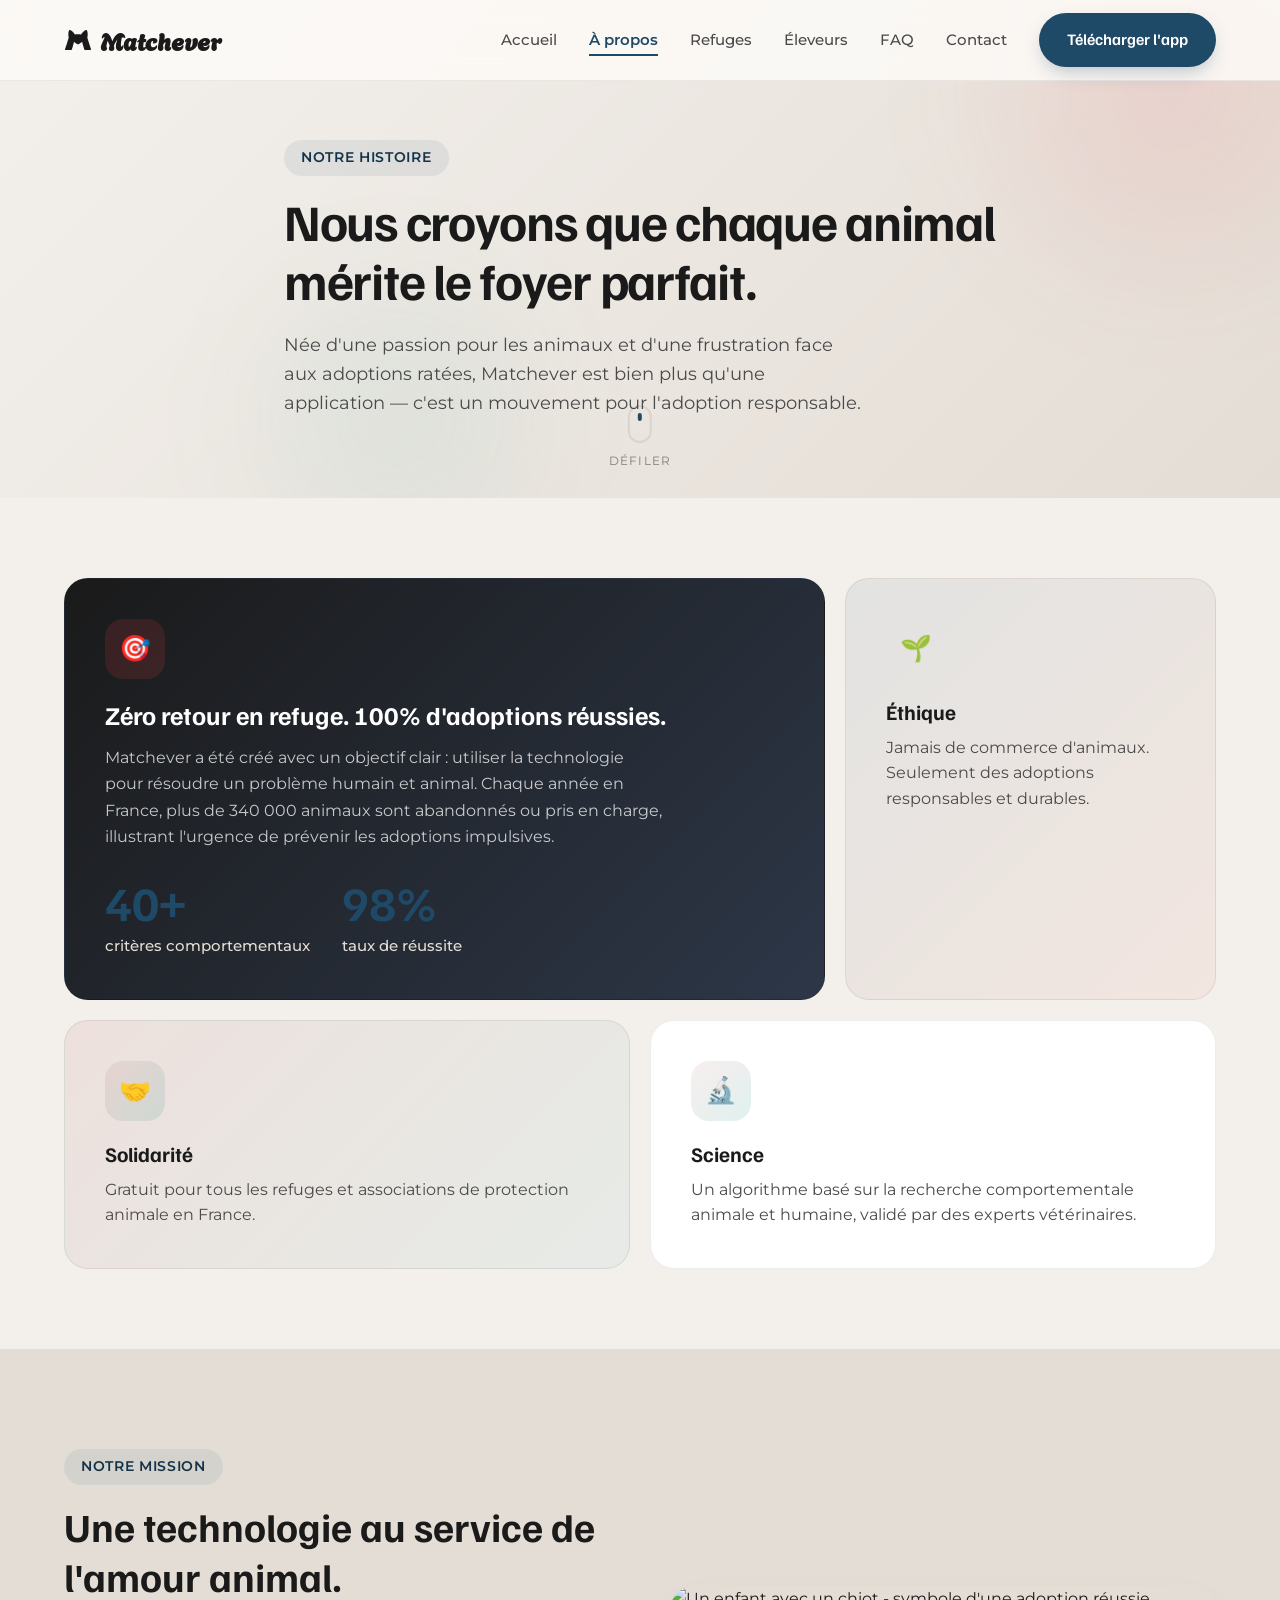
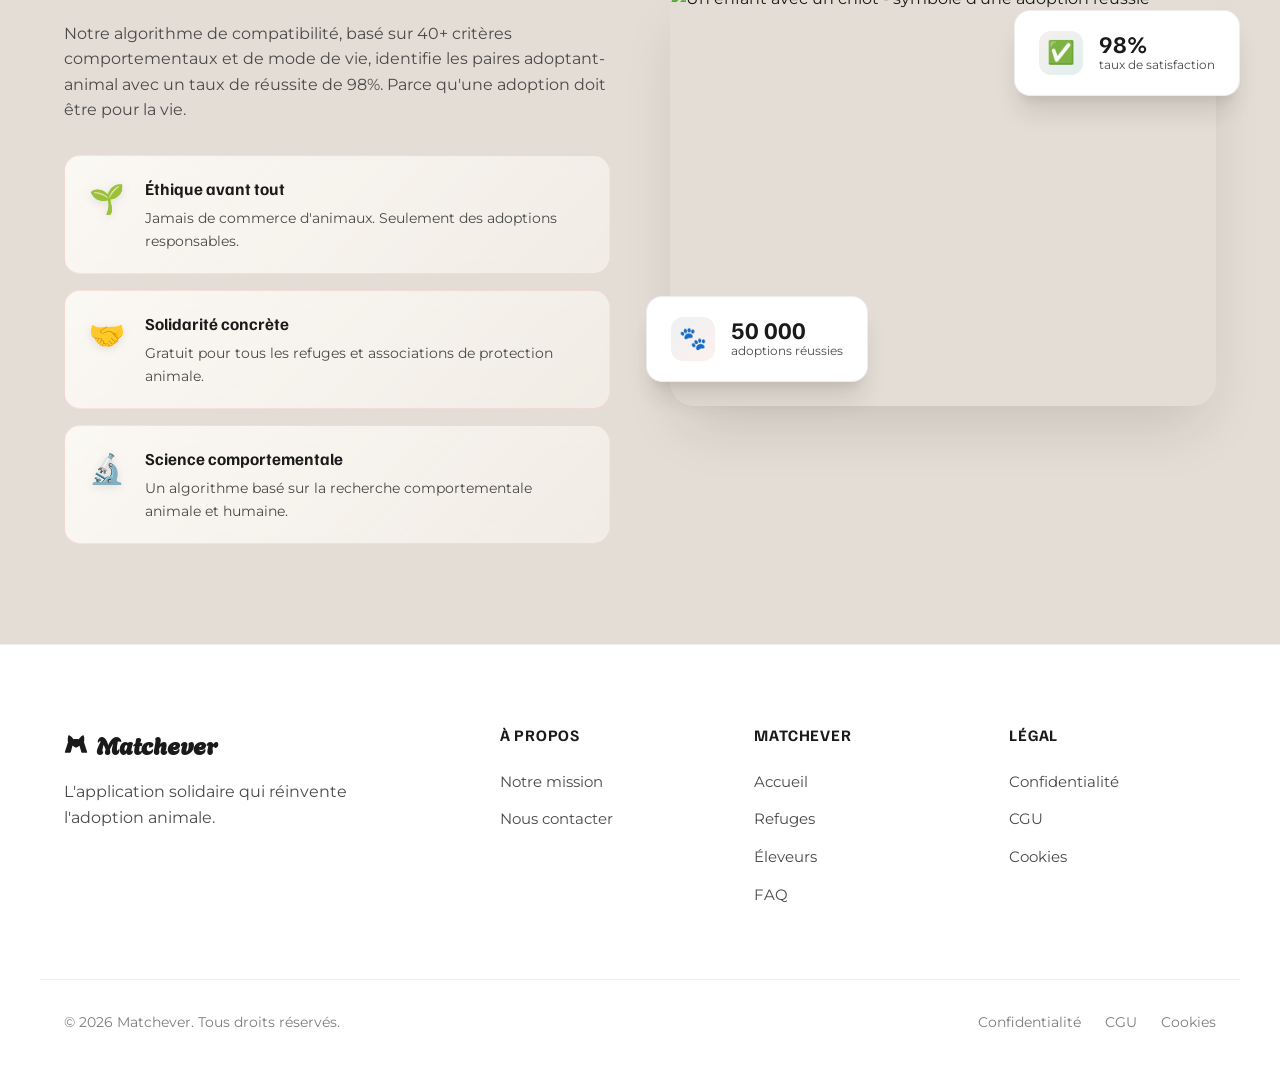
==== commit 7b5c917f: "correction" ====
--- a/about.html
+++ b/about.html
@@ -51,7 +51,7 @@
       <div class="page-hero-orb page-hero-orb-1" aria-hidden="true"></div>
       <div class="page-hero-orb page-hero-orb-2" aria-hidden="true"></div>
       <div class="container page-hero-content">
-        <span class="section-tag">💡 Notre histoire</span>
+        <span class="section-tag">Notre histoire</span>
         <h1>Nous croyons que chaque animal mérite <span class="text-gradient">le foyer parfait</span>.</h1>
         <p>Née d'une passion pour les animaux et d'une frustration face aux adoptions ratées, Matchever est bien plus
           qu'une application — c'est un mouvement pour l'adoption responsable.</p>
@@ -121,7 +121,7 @@
     <section class="content-section reveal" style="background: var(--bg-secondary); padding: 100px 0;">
       <div class="container two-col-grid">
         <div class="two-col-text">
-          <span class="section-tag">🎯 Notre mission</span>
+          <span class="section-tag">Notre mission</span>
           <h2 class="section-title">Une technologie au service de l'amour animal.</h2>
           <p style="color: var(--text-secondary); margin-bottom: 8px;">Notre algorithme de compatibilité, basé sur 40+
             critères comportementaux et de mode de vie, identifie les paires adoptant-animal avec un taux de réussite de
--- a/style.css
+++ b/style.css
@@ -2686,8 +2686,8 @@
   position: absolute;
   inset: 0;
   background:
-    radial-gradient(circle at 60% 40%, rgba(229, 62, 66, 0.15), transparent 50%),
-    radial-gradient(circle at 20% 70%, rgba(42, 157, 143, 0.1), transparent 50%);
+    radial-gradient(circle at 60% 40%, rgba(62, 148, 229, 0.15), transparent 50%),
+    radial-gradient(circle at 20% 70%, rgba(24, 103, 207, 0.1), transparent 50%);
 }
 
 .map-pin {
@@ -2792,7 +2792,7 @@
   content: '';
   position: absolute;
   inset: 0;
-  background: linear-gradient(135deg, rgba(229, 62, 66, 0.04), transparent);
+  background: linear-gradient(135deg, rgba(48, 120, 255, 0), transparent);
   opacity: 0;
   transition: opacity var(--transition-normal);
 }
@@ -2800,7 +2800,7 @@
 .support-option-card:hover {
   transform: translateY(-8px);
   border-color: var(--primary);
-  box-shadow: 0 20px 40px -8px rgba(229, 62, 66, 0.2);
+  box-shadow: 0 20px 40px -8px rgba(62, 107, 229, 0.2);
 }
 
 .support-option-card:hover::after {
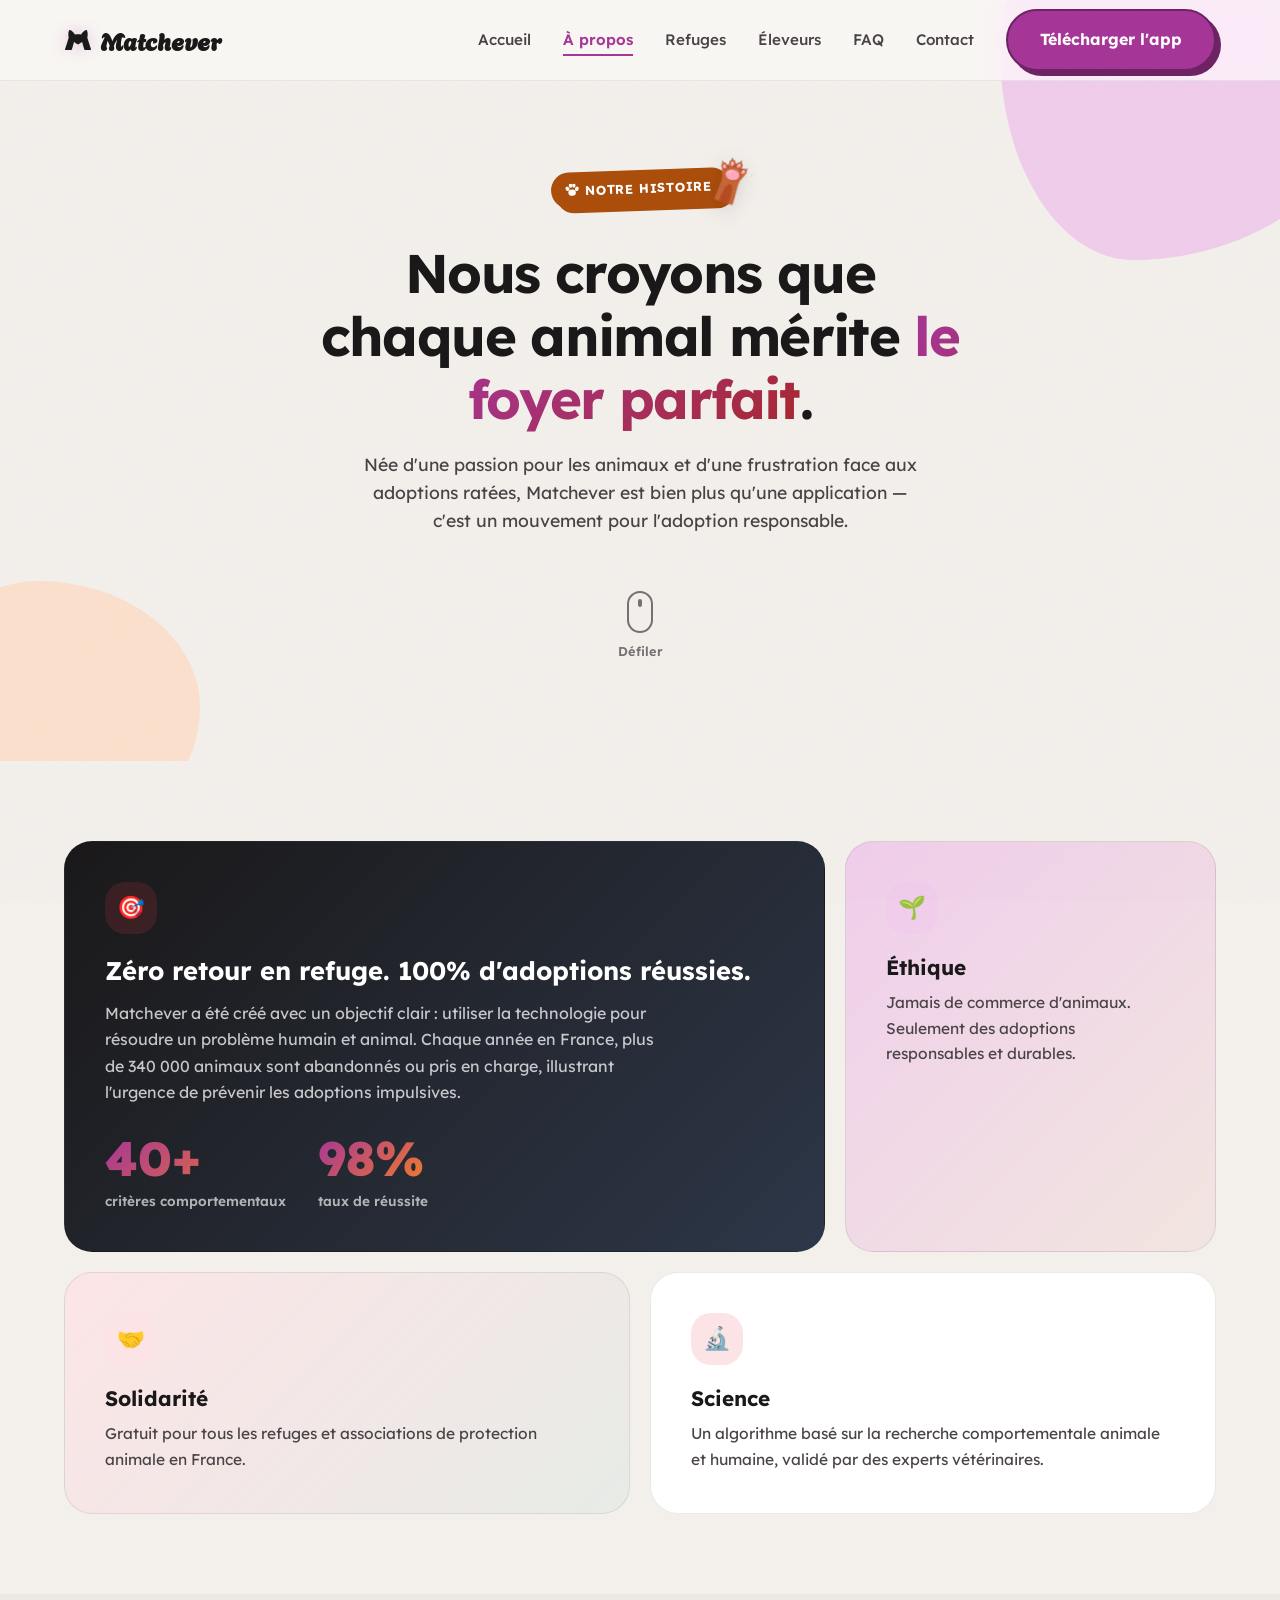
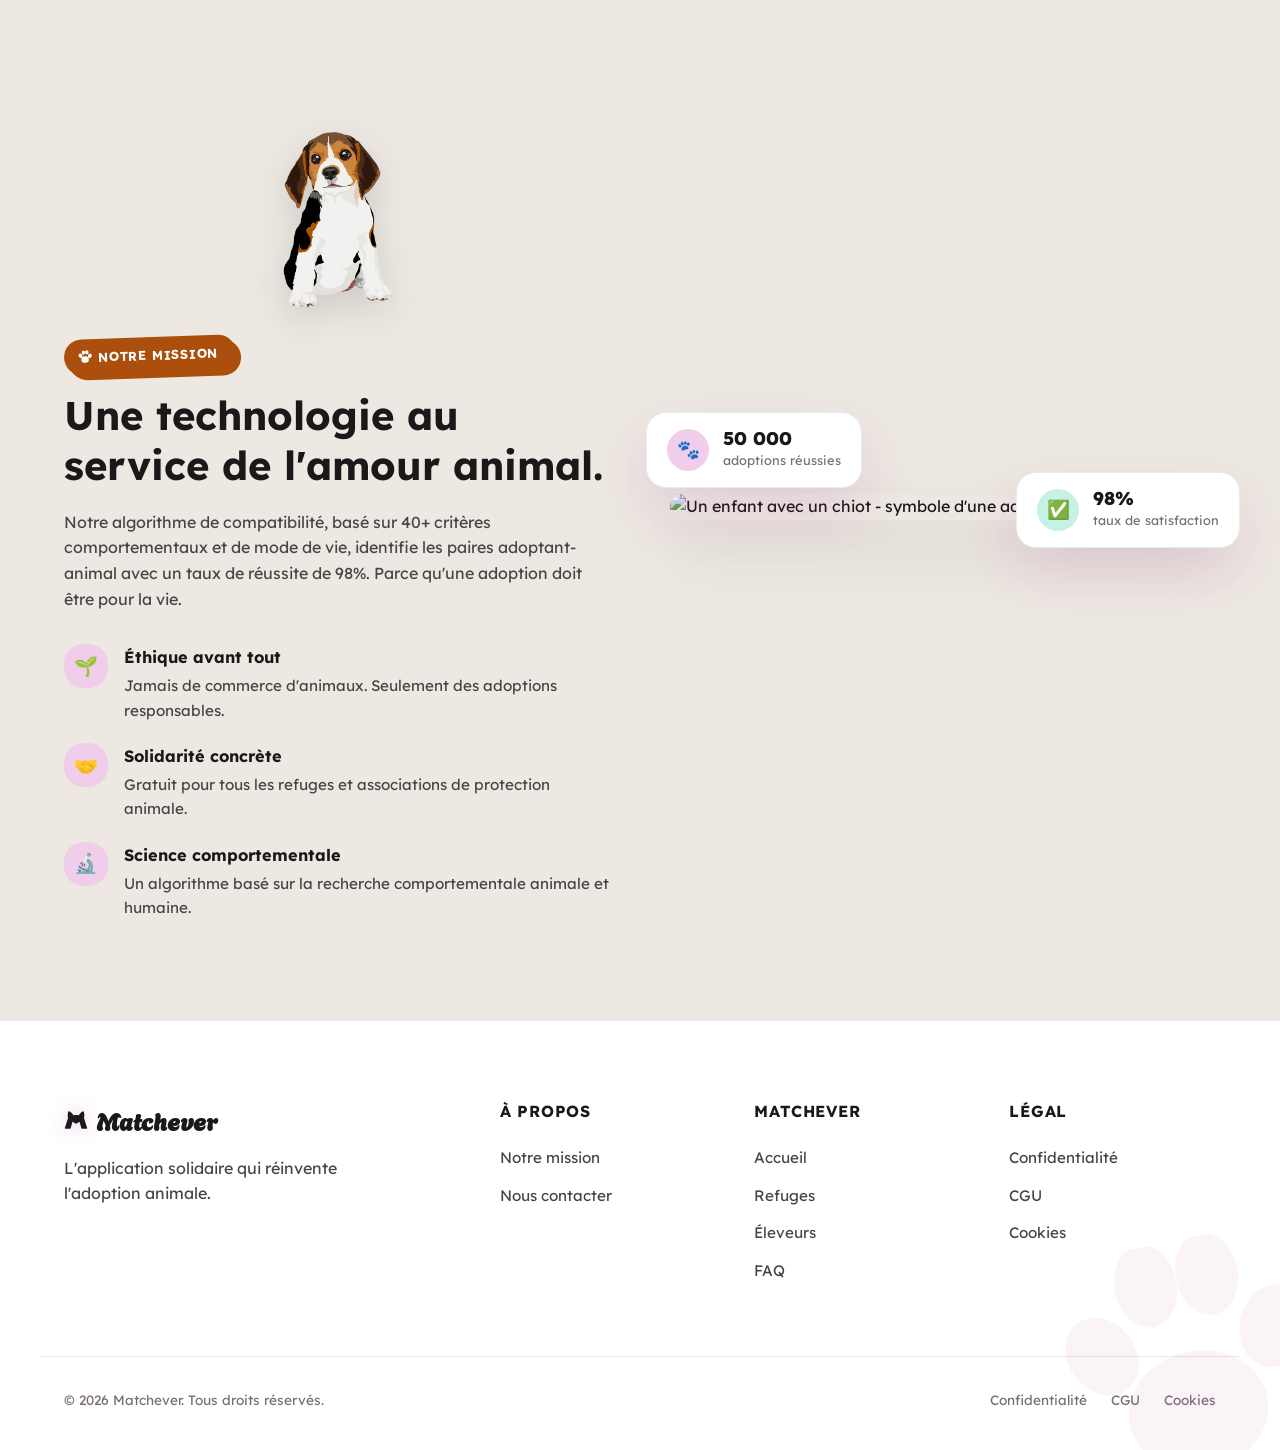
==== commit 5e9007e9: "add puppies" ====
--- a/about.html
+++ b/about.html
@@ -51,7 +51,10 @@
       <div class="page-hero-orb page-hero-orb-1" aria-hidden="true"></div>
       <div class="page-hero-orb page-hero-orb-2" aria-hidden="true"></div>
       <div class="container page-hero-content">
-        <span class="section-tag">Notre histoire</span>
+        <div class="deco-sticker-anchor">
+          <span class="section-tag">Notre histoire</span>
+          <img src="paw1.png" alt="" aria-hidden="true" class="deco-sticker deco-sticker-hero">
+        </div>
         <h1>Nous croyons que chaque animal mérite <span class="text-gradient">le foyer parfait</span>.</h1>
         <p>Née d'une passion pour les animaux et d'une frustration face aux adoptions ratées, Matchever est bien plus
           qu'une application — c'est un mouvement pour l'adoption responsable.</p>
@@ -121,6 +124,7 @@
     <section class="content-section reveal" style="background: var(--bg-secondary); padding: 100px 0;">
       <div class="container two-col-grid">
         <div class="two-col-text">
+          <img src="dog1.png" alt="" aria-hidden="true" class="section-mascot-top">
           <span class="section-tag">Notre mission</span>
           <h2 class="section-title">Une technologie au service de l'amour animal.</h2>
           <p style="color: var(--text-secondary); margin-bottom: 8px;">Notre algorithme de compatibilité, basé sur 40+
--- a/style.css
+++ b/style.css
@@ -1,49 +1,235 @@
-/* Google Fonts Import */
-@import url('https://fonts.googleapis.com/css2?family=Agbalumo&family=Familjen+Grotesk:ital,wght@0,400..700;1,400..700&family=Montserrat:ital,wght@0,300..700;1,300..700&display=swap');
-
-/* Design System Variables */
+/* ============================================================
+   Google Fonts Import — DOIT rester la toute première règle
+   du fichier, sinon le navigateur l'ignore silencieusement.
+   ============================================================ */
+@import url("https://fonts.googleapis.com/css2?family=Agbalumo&family=Lexend:wght@300;400;500;600;700;800&family=Nunito+Sans:ital,wght@0,400;0,600;0,700;1,400;1,600;1,700&display=swap");
+
+/* ============================================================
+   BOUTON RIVE — styles communs (hero + header)
+   ============================================================ */
+.rive-btn {
+  background: none;
+  border: none;
+  padding: 0;
+  cursor: pointer;
+  opacity: 0;
+  transition: opacity 0.4s ease, transform var(--transition-bounce);
+}
+
+.rive-btn.is-ready {
+  opacity: 1;
+}
+
+.rive-btn canvas {
+  display: block;
+  width: 100%;
+  height: 100%;
+}
+
+/* Variante HERO */
+#rive-cat-button {
+  position: absolute;
+  bottom: 0;
+  left: 0;
+  transform: translate(-35%, 80%);
+  width: 220px;
+  height: 220px;
+  z-index: 10;
+}
+
+#rive-cat-button:hover {
+  filter: drop-shadow(0 4px 16px rgba(166, 54, 152, 0.35));
+}
+
+@media (max-width: 900px) {
+  #rive-cat-button {
+    width: 170px;
+    height: 170px;
+    transform: translate(-35%, 65%);
+  }
+}
+
+@media (max-width: 600px) {
+  #rive-cat-button {
+    width: 130px;
+    height: 130px;
+    transform: translate(-20%, 55%);
+  }
+}
+
+/* Variante HEADER (nav-cta) — même design "carte à jouer" que
+   le bouton Télécharger (fond mauve, bordure, ombre pop, pilule) */
+#rive-cat-button-nav {
+  position: relative !important;
+  display: inline-flex !important;
+  align-items: center !important;
+  justify-content: center !important;
+  width: 116px !important;
+  height: 58px !important;
+  flex-shrink: 0 !important;
+  border-radius: var(--radius-full) !important;
+  background: var(--primary) !important;
+  border: 2.5px solid var(--primary-700) !important;
+  box-shadow: var(--shadow-pop-primary) !important;
+  overflow: hidden !important;
+  transition: var(--transition-bounce);
+}
+
+#rive-cat-button-nav:hover {
+  transform: translate(-2px, -2px);
+  box-shadow: 7px 7px 0px var(--primary-700) !important;
+}
+
+#rive-cat-button-nav:active {
+  transform: translate(3px, 3px);
+  box-shadow: 2px 2px 0px var(--primary-700) !important;
+}
+
+@media (max-width: 900px) {
+  #rive-cat-button-nav {
+    width: 96px !important;
+    height: 48px !important;
+  }
+}
+
+/* =============================================
+   DESIGN SYSTEM — Matchever (charte officielle)
+   ============================================= */
 :root {
-  --primary: #1E4A68;
-  --primary-hover: #153348;
-  --primary-light: rgba(30, 74, 104, 0.08);
-  --primary-dark: #153348;
-  --secondary: #A82830;
-  --secondary-hover: #862026;
-  --secondary-light: rgba(168, 40, 48, 0.08);
-  --secondary-dark: #862026;
-  --accent: #C48010;
-
-  /* Background colors */
+  /* Primary — Mauve */
+  --primary-50: #FCF7FC;
+  --primary-100: #EFCDEB;
+  --primary-200: #E1A3D9;
+  --primary-300: #D379C8;
+  --primary-400: #C64EB7;
+  --primary-500: #A63698;
+  --primary-600: #8A2D7E;
+  --primary-700: #6D2364;
+  --primary-800: #4D1947;
+  --primary-900: #31102D;
+
+  --primary: var(--primary-500);
+  --primary-hover: var(--primary-600);
+  --primary-light: var(--primary-100);
+  --primary-dark: var(--primary-700);
+  --primary-glow: rgba(166, 54, 152, 0.28);
+
+  /* Secondary — Brique */
+  --secondary-50: #FDF3F4;
+  --secondary-100: #FCE4E6;
+  --secondary-200: #FACED1;
+  --secondary-300: #F5ACB1;
+  --secondary-400: #ED7C83;
+  --secondary-500: #E1525B;
+  --secondary-600: #CD353E;
+  --secondary-700: #A82830;
+  --secondary-800: #8F252C;
+  --secondary-900: #77252A;
+
+  --secondary: var(--secondary-700);
+  --secondary-hover: var(--secondary-800);
+  --secondary-light: var(--secondary-100);
+  --secondary-dark: var(--secondary-900);
+
+  /* Texte de marque sur fond clair : identique à --primary/--secondary. */
+  --primary-text: var(--primary);
+  --secondary-text: var(--secondary);
+
+  /* Accent — Tangerine */
+  --accent-50: #FEF9F5;
+  --accent-100: #FBE0CD;
+  --accent-200: #F9C7A4;
+  --accent-300: #F6AE7B;
+  --accent-400: #F39553;
+  --accent-500: #F07C2A;
+  --accent-600: #DA630F;
+  --accent-700: #AC4E0C;
+  --accent-800: #793709;
+
+  --accent: var(--accent-500);
+  --accent-light: var(--accent-100);
+  --accent-glow: rgba(240, 124, 42, 0.30);
+
+  /* Success — Teal */
+  --success-50: #F7FDFB;
+  --success-100: #C6F1E5;
+  --success-500: #269E7C;
+  --success-700: #196852;
+  --success: var(--success-500);
+  --success-light: var(--success-100);
+
+  /* Info — Ciel */
+  --info-50: #F6FBFE;
+  --info-100: #D1EBF8;
+  --info-500: #3AACE0;
+  --info-700: #19759F;
+  --info: var(--info-500);
+  --info-light: var(--info-100);
+
+  /* Neutrals — Muslin (fond) & Elerie (texte) */
   --bg-primary: #F3F0EC;
-  --bg-secondary: #E4DDD5;
-  --bg-white: #FFFFFF;
-  --bg-dark: #1A1A1A;
-
-  /* Text colors */
-  --text-primary: #1A1A1A;
-  --text-secondary: #4A4A4A;
-  --text-light: #7E7E7E;
-
-  /* Shadow & borders */
-  --border-color: rgba(26, 26, 26, 0.08);
-  --shadow-sm: 0 4px 6px -1px rgba(0, 0, 0, 0.03), 0 2px 4px -1px rgba(0, 0, 0, 0.02);
-  --shadow-md: 0 10px 15px -3px rgba(26, 26, 26, 0.08), 0 4px 6px -2px rgba(26, 26, 26, 0.04);
-  --shadow-lg: 0 20px 25px -5px rgba(26, 26, 26, 0.12), 0 10px 10px -5px rgba(26, 26, 26, 0.06);
-  --shadow-card: 0 30px 60px -15px rgba(26, 26, 26, 0.15);
+  --bg-secondary: #EDE8E2;
+  --bg-white: #ffffff;
+  --bg-dark: #1A1819;
+  --bg-surface: #ffffff;
+  --bg-glass: rgba(251, 250, 249, 0.72);
+  --bg-glass-border: rgba(26, 24, 25, 0.07);
+
+  --text-primary: #1A1819;
+  --text-secondary: #494346;
+  --text-light: #786E73;
+
+  --border-color: rgba(26, 24, 25, 0.09);
+
+  /* Ombres chaudes teintées marque */
+  --shadow-sm: 0 2px 10px rgba(26, 24, 25, 0.06);
+  --shadow-md: 0 10px 28px rgba(166, 54, 152, 0.10);
+  --shadow-lg: 0 24px 56px rgba(166, 54, 152, 0.14);
+  --shadow-card: 0 30px 64px rgba(26, 24, 25, 0.10);
+  --shadow-glow: 0 0 32px var(--primary-glow);
+
+  /* Ombres "carte à jouer" — signature du refresh trendy */
+  --shadow-pop: 5px 5px 0px var(--text-primary);
+  --shadow-pop-primary: 5px 5px 0px var(--primary-700);
+  --shadow-pop-accent: 5px 5px 0px var(--accent-700);
+
+  /* Hero orbs (organiques) */
+  --orb-1: var(--primary-100);
+  --orb-2: var(--accent-100);
+  --orb-3: var(--success-100);
 
   /* Transitions */
   --transition-fast: 0.15s cubic-bezier(0.4, 0, 0.2, 1);
   --transition-normal: 0.3s cubic-bezier(0.4, 0, 0.2, 1);
   --transition-slow: 0.6s cubic-bezier(0.4, 0, 0.2, 1);
+  --transition-bounce: 0.3s cubic-bezier(0.34, 1.56, 0.64, 1);
 
   /* Border Radius */
-  --radius-sm: 8px;
-  --radius-md: 16px;
-  --radius-lg: 24px;
+  --radius-sm: 10px;
+  --radius-md: 20px;
+  --radius-lg: 28px;
+  --radius-xl: 36px;
   --radius-full: 9999px;
 
-  /* Width */
   --max-width: 1200px;
+}
+
+/* ------------------------------------------------------------
+   TEXTURE DE GRAIN — chaleur éditoriale
+   ------------------------------------------------------------ */
+body {
+  position: relative;
+}
+
+body::before {
+  content: "";
+  position: fixed;
+  inset: 0;
+  pointer-events: none;
+  z-index: 9999;
+  opacity: 0.035;
+  background-image: url("data:image/svg+xml,%3Csvg xmlns='http://www.w3.org/2000/svg' width='120' height='120'%3E%3Cfilter id='n'%3E%3CfeTurbulence type='fractalNoise' baseFrequency='0.9' numOctaves='2' stitchTiles='stitch'/%3E%3C/filter%3E%3Crect width='100%25' height='100%25' filter='url(%23n)'/%3E%3C/svg%3E");
+  mix-blend-mode: multiply;
 }
 
 /* Accessibility - Reduced Motion */
@@ -68,12 +254,13 @@
 html {
   font-size: 16px;
   scroll-behavior: smooth;
+  scroll-padding-top: 100px;
   -webkit-font-smoothing: antialiased;
   -moz-osx-font-smoothing: grayscale;
 }
 
 body {
-  font-family: 'Montserrat', sans-serif;
+  font-family: "Lexend", sans-serif;
   background-color: var(--bg-primary);
   color: var(--text-primary);
   line-height: 1.6;
@@ -84,7 +271,7 @@
 h2,
 h3,
 h4 {
-  font-family: 'Familjen Grotesk', sans-serif;
+  font-family: "Lexend", sans-serif;
   font-weight: 700;
   line-height: 1.25;
   color: var(--text-primary);
@@ -117,7 +304,6 @@
   display: block;
 }
 
-/* Focus styling for Keyboard Navigation Accessibility */
 a:focus-visible,
 button:focus-visible,
 input:focus-visible,
@@ -127,7 +313,6 @@
   outline-offset: 4px;
 }
 
-/* Utilities */
 .container {
   width: 100%;
   max-width: var(--max-width);
@@ -149,52 +334,55 @@
   border: 0;
 }
 
-
-/* Buttons */
+/* ------------------------------------------------------------
+   BOUTONS — style "carte à jouer" tactile
+   ------------------------------------------------------------ */
 .btn {
   display: inline-flex;
   align-items: center;
   justify-content: center;
   gap: 10px;
-  padding: 14px 28px;
+  padding: 16px 32px;
   border-radius: var(--radius-full);
-  font-weight: 600;
-  transition: var(--transition-normal);
-  font-family: 'Familjen Grotesk', sans-serif;
+  font-weight: 700;
+  font-family: "Lexend", sans-serif;
+  border: 2.5px solid transparent;
+  transition: var(--transition-bounce);
 }
 
 .btn-primary {
-  background-color: var(--primary);
-  color: var(--bg-white);
-  box-shadow: 0 8px 20px -6px rgba(30, 74, 104, 0.35);
+  background: var(--primary);
+  color: #ffffff;
+  border-color: var(--primary-700);
+  box-shadow: var(--shadow-pop-primary);
 }
 
 .btn-primary:hover {
-  background-color: var(--primary-hover);
-  transform: translateY(-2px);
-  box-shadow: 0 12px 24px -6px rgba(30, 74, 104, 0.45);
+  transform: translate(-2px, -2px);
+  box-shadow: 7px 7px 0px var(--primary-700);
 }
 
 .btn-primary:active {
-  transform: translateY(0);
+  transform: translate(3px, 3px);
+  box-shadow: 2px 2px 0px var(--primary-700);
 }
 
 .btn-secondary {
-  background-color: var(--secondary);
-  color: var(--bg-white);
-  border: 2px solid var(--secondary);
-  box-shadow: 0 8px 20px -6px rgba(168, 40, 48, 0.35);
+  background: #ffffff;
+  color: var(--secondary);
+  border-color: var(--secondary);
+  box-shadow: 5px 5px 0px var(--secondary-900);
 }
 
 .btn-secondary:hover {
-  background-color: var(--secondary-hover);
-  border-color: var(--secondary-hover);
-  transform: translateY(-2px);
-  box-shadow: 0 12px 24px -6px rgba(168, 40, 48, 0.45);
+  background: var(--secondary-50);
+  transform: translate(-2px, -2px);
+  box-shadow: 7px 7px 0px var(--secondary-900);
 }
 
 .btn-secondary:active {
-  transform: translateY(0);
+  transform: translate(3px, 3px);
+  box-shadow: 2px 2px 0px var(--secondary-900);
 }
 
 .btn-icon {
@@ -258,7 +446,7 @@
 .app-badge-large {
   font-size: 0.95rem;
   font-weight: 700;
-  font-family: 'Familjen Grotesk', sans-serif;
+  font-family: "Lexend", sans-serif;
 }
 
 /* Header & Navigation */
@@ -268,17 +456,17 @@
   left: 0;
   width: 100%;
   z-index: 1000;
-  background-color: rgba(253, 251, 247, 0.85);
-  backdrop-filter: blur(12px);
-  -webkit-backdrop-filter: blur(12px);
-  border-bottom: 1px solid var(--border-color);
+  background-color: var(--bg-glass);
+  backdrop-filter: blur(16px) saturate(180%);
+  -webkit-backdrop-filter: blur(16px) saturate(180%);
+  border-bottom: 1px solid var(--bg-glass-border);
   transition: var(--transition-normal);
 }
 
 .header-scrolled {
   padding: 12px 0;
-  background-color: rgba(253, 251, 247, 0.95);
-  box-shadow: var(--shadow-sm);
+  background-color: var(--bg-glass);
+  box-shadow: var(--shadow-md);
 }
 
 .header-container {
@@ -297,14 +485,18 @@
   display: flex;
   align-items: center;
   gap: 8px;
-  font-family: 'Agbalumo', cursive;
+  font-family: "Agbalumo", cursive;
   font-weight: 800;
   font-size: 1.5rem;
   color: var(--text-primary);
 }
 
+.logo-img {
+  filter: drop-shadow(0 0 8px var(--primary-glow));
+}
+
 .logo-heart {
-  color: var(--primary);
+  color: var(--primary-text);
   animation: pulse 2s infinite;
 }
 
@@ -322,7 +514,7 @@
 }
 
 .nav-link::after {
-  content: '';
+  content: "";
   position: absolute;
   bottom: -4px;
   left: 0;
@@ -352,7 +544,6 @@
   color: var(--text-primary);
 }
 
-/* Mobile Menu Open */
 @media (max-width: 900px) {
   .menu-toggle {
     display: block;
@@ -394,22 +585,36 @@
   position: relative;
 }
 
+/* ------------------------------------------------------------
+   SECTION TAG — badge "sticker" légèrement penché
+   ------------------------------------------------------------ */
 .section-tag {
-  display: inline-block;
-  padding: 6px 16px;
-  background-color: var(--primary-light);
-  color: var(--primary-dark);
+  display: inline-flex;
+  align-items: center;
+  gap: 6px;
+  padding: 8px 18px;
+  /* accent-700 au lieu de accent-500 : même teinte orange de la charte,
+     mais contraste texte blanc conforme WCAG AA (5.46:1 au lieu de 2.76:1) */
+  background: var(--accent-700);
+  color: #ffffff;
   border-radius: var(--radius-full);
-  font-size: 0.85rem;
-  font-weight: 600;
+  font-size: 0.8rem;
+  font-weight: 700;
   text-transform: uppercase;
-  letter-spacing: 0.05em;
-  margin-bottom: 16px;
+  letter-spacing: 0.06em;
+  margin-bottom: 20px;
+  transform: rotate(-2deg);
+  box-shadow: var(--shadow-pop-accent);
+  transition: var(--transition-bounce);
+}
+
+.section-tag:hover {
+  transform: rotate(0deg) translateY(-2px);
 }
 
 .section-tag-secondary {
-  background-color: var(--primary-light);
-  color: var(--primary-dark);
+  background: var(--secondary);
+  box-shadow: 5px 5px 0px var(--secondary-900);
 }
 
 .section-title {
@@ -435,16 +640,91 @@
   margin-right: auto;
 }
 
-/* Hero Section */
+.gradient-text {
+  background: linear-gradient(135deg, var(--primary) 0%, var(--accent) 100%);
+  -webkit-background-clip: text;
+  -webkit-text-fill-color: transparent;
+  background-clip: text;
+}
+
+.glass-card {
+  background: var(--bg-glass) !important;
+  backdrop-filter: blur(20px) saturate(160%);
+  -webkit-backdrop-filter: blur(20px) saturate(160%);
+  border: 1px solid var(--bg-glass-border) !important;
+}
+
+/* ------------------------------------------------------------
+   HERO — asymétrie + formes organiques "blob"
+   ------------------------------------------------------------ */
+.hero-content {
+  position: relative;
+}
+
 .hero {
-  padding-top: 180px;
+  padding-top: 160px;
   padding-bottom: 120px;
-  background: radial-gradient(circle at 80% 20%, rgba(255, 90, 95, 0.04) 0%, transparent 50%),
-    radial-gradient(circle at 10% 80%, rgba(42, 157, 143, 0.04) 0%, transparent 50%);
+  position: relative;
   overflow: hidden;
+  background: var(--bg-primary);
+}
+
+.hero-orb {
+  position: absolute;
+  border-radius: 42% 58% 65% 35% / 45% 45% 55% 55%;
+  z-index: 0;
+  animation: blobMorph 14s ease-in-out infinite;
+  pointer-events: none;
+}
+
+.hero-orb-1 {
+  width: 460px;
+  height: 460px;
+  background: var(--orb-1);
+  top: -140px;
+  right: -120px;
+}
+
+.hero-orb-2 {
+  width: 340px;
+  height: 340px;
+  background: var(--orb-2);
+  bottom: -100px;
+  left: -100px;
+  animation-delay: 4s;
+}
+
+.hero-orb-3 {
+  width: 220px;
+  height: 220px;
+  background: var(--orb-3);
+  top: 55%;
+  left: 42%;
+  animation-delay: 8s;
+}
+
+@keyframes blobMorph {
+
+  0%,
+  100% {
+    border-radius: 42% 58% 65% 35% / 45% 45% 55% 55%;
+    transform: rotate(0deg);
+  }
+
+  33% {
+    border-radius: 60% 40% 30% 70% / 50% 60% 40% 50%;
+    transform: rotate(8deg);
+  }
+
+  66% {
+    border-radius: 35% 65% 55% 45% / 60% 35% 65% 40%;
+    transform: rotate(-6deg);
+  }
 }
 
 .hero-grid {
+  position: relative;
+  z-index: 1;
   display: grid;
   grid-template-columns: 1.1fr 0.9fr;
   gap: 60px;
@@ -452,23 +732,54 @@
 }
 
 .hero-content h1 {
-  font-size: 3.5rem;
-  line-height: 1.15;
+  font-size: clamp(2.8rem, 5vw, 4.2rem);
+  line-height: 1.08;
   margin-bottom: 24px;
-  letter-spacing: -0.02em;
+  letter-spacing: -0.035em;
+  animation: heroSlideUp 0.7s cubic-bezier(0.22, 1, 0.36, 1) both;
+}
+
+.hero-highlight {
+  font-family: "Agbalumo", cursive;
+  color: var(--primary-text);
+  font-weight: 400;
+}
+
+.hero-content .section-tag {
+  animation: heroSlideUp 0.5s cubic-bezier(0.22, 1, 0.36, 1) both;
 }
 
 .hero-content p {
-  font-size: 1.2rem;
+  font-size: 1.15rem;
   color: var(--text-secondary);
   margin-bottom: 40px;
-  max-width: 550px;
+  max-width: 540px;
+  animation: heroSlideUp 0.85s cubic-bezier(0.22, 1, 0.36, 1) both;
 }
 
 .hero-badges-wrapper {
+  animation: heroSlideUp 1s cubic-bezier(0.22, 1, 0.36, 1) both;
   display: flex;
   flex-direction: column;
   gap: 16px;
+}
+
+@keyframes heroSlideUp {
+  from {
+    opacity: 0;
+    transform: translateY(32px);
+  }
+
+  to {
+    opacity: 1;
+    transform: translateY(0);
+  }
+}
+
+.hero-slogan {
+  font-family: "Nunito Sans", sans-serif;
+  font-weight: 600;
+  font-style: italic;
 }
 
 .hero-badges-info {
@@ -481,7 +792,7 @@
 
 .hero-rating {
   display: flex;
-  color: #FFB020;
+  color: #ffb020;
 }
 
 /* Phone Mockup & Card Swipe Widget */
@@ -506,7 +817,6 @@
   flex-direction: column;
 }
 
-/* Screen Notch */
 .phone-notch {
   width: 140px;
   height: 24px;
@@ -522,7 +832,7 @@
 
 .phone-screen {
   flex: 1;
-  background-color: #F8F9FA;
+  background-color: #f8f9fa;
   position: relative;
   display: flex;
   flex-direction: column;
@@ -530,7 +840,6 @@
   overflow: hidden;
 }
 
-/* Screen Header */
 .screen-header {
   display: flex;
   justify-content: space-between;
@@ -540,7 +849,7 @@
 }
 
 .screen-logo {
-  font-family: 'Agbalumo', cursive;
+  font-family: "Agbalumo", cursive;
   font-weight: 800;
   font-size: 1.1rem;
   color: var(--primary);
@@ -553,11 +862,10 @@
   width: 28px;
   height: 28px;
   border-radius: var(--radius-full);
-  background-color: #E2E8F0;
+  background-color: #e2e8f0;
   overflow: hidden;
 }
 
-/* Card Deck Container */
 .card-deck {
   flex: 1;
   position: relative;
@@ -590,7 +898,7 @@
 .card-img-container {
   flex: 1;
   position: relative;
-  background-color: #E2E8F0;
+  background-color: #e2e8f0;
   overflow: hidden;
 }
 
@@ -633,15 +941,15 @@
 
 .card-stamp.like {
   left: 20px;
-  border-color: #2A9D8F;
-  color: #2A9D8F;
+  border-color: var(--success);
+  color: var(--success);
   transform: rotate(-10deg);
 }
 
 .card-stamp.nope {
   right: 20px;
-  border-color: #FF5A5F;
-  color: #FF5A5F;
+  border-color: var(--secondary-text);
+  color: var(--secondary-text);
   transform: rotate(10deg);
 }
 
@@ -668,14 +976,14 @@
   font-size: 0.7rem;
   padding: 3px 8px;
   border-radius: var(--radius-full);
-  background-color: #EDF2F7;
+  background-color: #edf2f7;
   color: var(--text-secondary);
   font-weight: 500;
 }
 
 .card-tag.pet-match {
-  background-color: #E6FFFA;
-  color: #1A7F64;
+  background-color: var(--success-100);
+  color: var(--success-700);
 }
 
 .card-loc {
@@ -686,7 +994,6 @@
   gap: 4px;
 }
 
-/* Swipe Actions (Buttons) */
 .swipe-actions {
   display: flex;
   justify-content: center;
@@ -717,21 +1024,21 @@
 }
 
 .btn-swipe.nope {
-  color: var(--primary);
+  color: var(--primary-text);
 }
 
 .btn-swipe.nope:hover {
   background-color: var(--primary-light);
-  border-color: var(--primary);
+  border-color: var(--primary-text);
 }
 
 .btn-swipe.like {
-  color: var(--secondary);
+  color: var(--secondary-text);
 }
 
 .btn-swipe.like:hover {
   background-color: var(--secondary-light);
-  border-color: var(--secondary);
+  border-color: var(--secondary-text);
 }
 
 .btn-swipe.info {
@@ -741,11 +1048,10 @@
 }
 
 .btn-swipe.info:hover {
-  background-color: #EDF2F7;
+  background-color: #edf2f7;
   color: var(--text-primary);
 }
 
-/* Floating Elements around Hero Mockup */
 .floating-element {
   position: absolute;
   background-color: var(--bg-white);
@@ -854,7 +1160,6 @@
   }
 }
 
-/* Media Query for Hero Grid */
 @media (max-width: 900px) {
   .hero-grid {
     grid-template-columns: 1fr;
@@ -874,7 +1179,6 @@
 
   .floating-element {
     display: none;
-    /* Hide on mobile to keep layout clean */
   }
 }
 
@@ -886,26 +1190,27 @@
 }
 
 .step-card {
-  background-color: var(--bg-white);
+  background: var(--bg-surface);
   padding: 48px 32px;
+  border: 2px solid var(--text-primary);
   border-radius: var(--radius-lg);
-  box-shadow: var(--shadow-sm);
-  border: 1px solid var(--border-color);
-  transition: var(--transition-normal);
+  box-shadow: var(--shadow-pop);
+  transition: var(--transition-bounce);
   position: relative;
 }
 
 .step-card:hover {
-  transform: translateY(-8px);
-  box-shadow: var(--shadow-lg);
+  transform: translate(-3px, -3px);
+  box-shadow: 8px 8px 0px var(--primary-text);
+  border-color: var(--primary-text);
 }
 
 .step-num {
-  font-family: 'Familjen Grotesk', sans-serif;
+  font-family: "Agbalumo", cursive;
   font-size: 5rem;
-  font-weight: 800;
+  font-weight: 400;
   line-height: 1;
-  color: var(--primary-light);
+  color: var(--primary-100);
   position: absolute;
   top: 16px;
   right: 32px;
@@ -952,7 +1257,7 @@
   }
 }
 
-/* Mini-Quiz de Personnalité Section */
+/* Mini-Quiz de Personnalité */
 .quiz-section {
   background-color: var(--bg-secondary);
 }
@@ -971,7 +1276,7 @@
 
 .quiz-progress {
   height: 6px;
-  background-color: #E2E8F0;
+  background-color: #e2e8f0;
   border-radius: var(--radius-full);
   margin-bottom: 40px;
   overflow: hidden;
@@ -1025,7 +1330,7 @@
 .quiz-option.selected {
   border-color: var(--primary);
   background-color: var(--primary-light);
-  box-shadow: 0 4px 12px rgba(255, 90, 95, 0.1);
+  box-shadow: 0 4px 12px rgba(166, 54, 152, 0.1);
 }
 
 .option-dot {
@@ -1046,7 +1351,7 @@
 }
 
 .quiz-option.selected .option-dot::after {
-  content: '';
+  content: "";
   width: 8px;
   height: 8px;
   border-radius: var(--radius-full);
@@ -1076,7 +1381,6 @@
   padding-top: 24px;
 }
 
-/* Loading Result State */
 .quiz-loading {
   text-align: center;
   padding: 40px 0;
@@ -1093,7 +1397,6 @@
   animation: spin 1s linear infinite;
 }
 
-/* Result Card */
 .quiz-result {
   display: none;
   animation: scaleUp 0.5s ease-out;
@@ -1117,7 +1420,7 @@
 .result-img {
   height: 240px;
   position: relative;
-  background-color: #E2E8F0;
+  background-color: #e2e8f0;
 }
 
 .result-img img {
@@ -1253,7 +1556,7 @@
   }
 }
 
-/* Showcase Section - Carousel / Grid */
+/* Showcase Section */
 .showcase-grid {
   display: grid;
   grid-template-columns: repeat(4, 1fr);
@@ -1262,24 +1565,24 @@
 
 .pet-card {
   background-color: var(--bg-white);
-  border-radius: var(--radius-md);
+  border-radius: var(--radius-lg);
   overflow: hidden;
-  box-shadow: var(--shadow-sm);
-  border: 1px solid var(--border-color);
-  transition: var(--transition-normal);
+  border: 2.5px solid var(--text-primary);
+  box-shadow: var(--shadow-pop);
+  transition: var(--transition-bounce);
   display: flex;
   flex-direction: column;
 }
 
 .pet-card:hover {
-  transform: translateY(-6px);
-  box-shadow: var(--shadow-lg);
+  transform: translate(-4px, -4px) rotate(-1deg);
+  box-shadow: 9px 9px 0px var(--text-primary);
 }
 
 .pet-img-container {
   height: 220px;
   position: relative;
-  background-color: #E2E8F0;
+  background-color: #e2e8f0;
 }
 
 .pet-img-container img {
@@ -1292,14 +1595,13 @@
   position: absolute;
   top: 12px;
   right: 12px;
-  background-color: rgba(29, 45, 68, 0.85);
+  background-color: var(--success);
   color: var(--bg-white);
   padding: 4px 10px;
   border-radius: var(--radius-full);
-  font-weight: 700;
+  font-weight: 800;
   font-size: 0.75rem;
-  backdrop-filter: blur(4px);
-  -webkit-backdrop-filter: blur(4px);
+  transform: rotate(-3deg);
 }
 
 .pet-card-details {
@@ -1342,10 +1644,10 @@
 .pet-card-cta {
   width: 100%;
   padding: 10px;
-  border-radius: var(--radius-sm);
-  background-color: var(--bg-secondary);
-  color: var(--text-primary);
-  font-weight: 600;
+  border-radius: var(--radius-full);
+  background-color: var(--primary-100);
+  color: var(--primary-700);
+  font-weight: 700;
   font-size: 0.85rem;
   text-align: center;
   transition: var(--transition-fast);
@@ -1369,11 +1671,6 @@
 }
 
 /* Testimonials Section */
-.testimonials {
-  background: radial-gradient(circle at 10% 20%, rgba(42, 157, 143, 0.03) 0%, transparent 40%),
-    radial-gradient(circle at 90% 80%, rgba(255, 90, 95, 0.03) 0%, transparent 40%);
-}
-
 .testimonials-grid {
   display: grid;
   grid-template-columns: repeat(3, 1fr);
@@ -1381,17 +1678,40 @@
 }
 
 .testimonial-card {
-  background-color: var(--bg-white);
+  background: var(--bg-surface);
   padding: 32px;
   border-radius: var(--radius-md);
   box-shadow: var(--shadow-sm);
   border: 1px solid var(--border-color);
   display: flex;
   flex-direction: column;
+  transition: var(--transition-normal);
+  position: relative;
+  overflow: hidden;
+}
+
+.testimonial-card::before {
+  content: '\201C';
+  position: absolute;
+  top: -10px;
+  left: 20px;
+  font-size: 8rem;
+  line-height: 1;
+  font-family: Georgia, serif;
+  color: var(--primary);
+  opacity: 0.08;
+  pointer-events: none;
+  user-select: none;
+}
+
+.testimonial-card:hover {
+  transform: translateY(-6px);
+  box-shadow: var(--shadow-lg), 0 0 24px var(--primary-glow);
+  border-color: var(--primary-text);
 }
 
 .testimonial-rating {
-  color: #FFB020;
+  color: #ffb020;
   font-size: 1.1rem;
   margin-bottom: 16px;
 }
@@ -1414,8 +1734,11 @@
   width: 48px;
   height: 48px;
   border-radius: var(--radius-full);
-  background-color: #E2E8F0;
+  background-color: #e2e8f0;
   overflow: hidden;
+  border: 2px solid transparent;
+  background-clip: padding-box;
+  box-shadow: 0 0 0 2px var(--primary);
 }
 
 .author-img img {
@@ -1458,10 +1781,10 @@
 }
 
 .stat-item h3 {
-  font-family: 'Familjen Grotesk', sans-serif;
+  font-family: "Lexend", sans-serif;
   font-size: 3.5rem;
   font-weight: 800;
-  color: var(--primary);
+  color: var(--primary-300);
   margin-bottom: 8px;
   line-height: 1;
 }
@@ -1478,7 +1801,6 @@
   }
 }
 
-/* Shelter Logos Endless Scroll */
 .shelter-carousel {
   border-top: 1px solid rgba(255, 255, 255, 0.1);
   padding-top: 40px;
@@ -1512,7 +1834,7 @@
 
 .logo-item {
   color: rgba(255, 255, 255, 0.4);
-  font-family: 'Familjen Grotesk', sans-serif;
+  font-family: "Lexend", sans-serif;
   font-weight: 700;
   font-size: 1.4rem;
   display: flex;
@@ -1536,44 +1858,44 @@
   }
 }
 
-/* App Download Call to Action Section (CTA) */
+/* CTA — color-block 100% marque */
 .cta-section {
   padding: 120px 0;
-  background-color: var(--primary-light);
+  background: linear-gradient(160deg, var(--bg-primary) 0%, var(--bg-secondary) 100%);
   overflow: hidden;
 }
 
 .cta-container {
-  background-color: var(--text-primary);
-  border-radius: var(--radius-lg);
-  color: var(--bg-white);
+  background: linear-gradient(135deg, var(--primary-700) 0%, var(--primary-500) 55%, var(--secondary-700) 100%);
+  border-radius: var(--radius-xl);
+  color: #f0eef8;
   padding: 80px;
   position: relative;
   overflow: hidden;
-  box-shadow: var(--shadow-lg);
+  box-shadow: var(--shadow-card);
 }
 
 .cta-container::before {
-  content: '';
+  content: "";
   position: absolute;
   top: -50%;
   right: -20%;
   width: 500px;
   height: 500px;
   border-radius: 50%;
-  background: radial-gradient(circle, rgba(194, 195, 196, 0.438) 0%, transparent 60%);
+  background: radial-gradient(circle, rgba(255, 255, 255, 0.10) 0%, transparent 65%);
   z-index: 1;
 }
 
 .cta-container::after {
-  content: '';
+  content: "";
   position: absolute;
   bottom: -40%;
   left: -20%;
   width: 400px;
   height: 400px;
   border-radius: 50%;
-  background: radial-gradient(circle, rgba(42, 157, 143, 0.15) 0%, transparent 60%);
+  background: radial-gradient(circle, rgba(255, 255, 255, 0.08) 0%, transparent 65%);
   z-index: 1;
 }
 
@@ -1591,7 +1913,7 @@
 
 .cta-content p {
   font-size: 1.15rem;
-  color: rgba(255, 255, 255, 0.8);
+  color: rgba(255, 255, 255, 0.85);
   margin-bottom: 40px;
 }
 
@@ -1629,7 +1951,7 @@
 
 /* Footer styling */
 .footer {
-  background-color: var(--bg-white);
+  background-color: var(--bg-surface);
   border-top: 1px solid var(--border-color);
   padding: 80px 0 40px;
 }
@@ -1697,7 +2019,7 @@
 }
 
 .footer-links a:hover {
-  color: var(--primary);
+  color: var(--primary-text);
   padding-left: 4px;
 }
 
@@ -1719,7 +2041,7 @@
 }
 
 .footer-legal-links a:hover {
-  color: var(--primary);
+  color: var(--primary-text);
 }
 
 @media (max-width: 768px) {
@@ -1732,8 +2054,8 @@
 /* Scroll Animation classes */
 .reveal {
   opacity: 0;
-  transform: translateY(30px);
-  transition: opacity var(--transition-slow), transform var(--transition-slow);
+  transform: translateY(40px);
+  transition: opacity 0.7s cubic-bezier(0.22, 1, 0.36, 1), transform 0.7s cubic-bezier(0.22, 1, 0.36, 1);
 }
 
 .reveal.revealed {
@@ -1741,119 +2063,7 @@
   transform: translateY(0);
 }
 
-/* ============================================
-   TRENDY PAGE HEROES — Gradient Animated
-   ============================================ */
-.page-hero {
-  min-height: 52vh;
-  display: flex;
-  align-items: center;
-  padding-top: 140px;
-  padding-bottom: 80px;
-  position: relative;
-  overflow: hidden;
-  background: linear-gradient(135deg, var(--bg-primary) 0%, var(--bg-secondary) 100%);
-}
-
-.page-hero::before {
-  content: '';
-  position: absolute;
-  inset: 0;
-  z-index: 0;
-}
-
-.page-hero::after {
-  content: '';
-  position: absolute;
-  bottom: 0;
-  left: 0;
-  right: 0;
-  height: 1px;
-}
-
-.page-hero-content {
-  position: relative;
-  z-index: 1;
-  max-width: 760px;
-}
-
-.page-hero-content h1 {
-  font-size: 3.2rem;
-  line-height: 1.15;
-  margin-bottom: 20px;
-  letter-spacing: -0.025em;
-  animation: heroFadeUp 0.7s ease-out both;
-}
-
-.page-hero-content .section-tag {
-  animation: heroFadeUp 0.5s ease-out both;
-}
-
-.page-hero-content p {
-  font-size: 1.15rem;
-  color: var(--text-secondary);
-  max-width: 580px;
-  animation: heroFadeUp 0.85s ease-out both;
-}
-
-@keyframes heroFadeUp {
-  from {
-    opacity: 0;
-    transform: translateY(28px);
-  }
-
-  to {
-    opacity: 1;
-    transform: translateY(0);
-  }
-}
-
-/* Orbiting decorative dots */
-.page-hero-orb {
-  position: absolute;
-  border-radius: 50%;
-  filter: blur(60px);
-  z-index: 0;
-  animation: orbPulse 8s ease-in-out infinite;
-}
-
-.page-hero-orb-1 {
-  width: 380px;
-  height: 380px;
-  background: radial-gradient(circle, rgba(229, 62, 66, 0.12), transparent);
-  top: -100px;
-  right: -80px;
-  animation-delay: 0s;
-}
-
-.page-hero-orb-2 {
-  width: 280px;
-  height: 280px;
-  background: radial-gradient(circle, rgba(42, 157, 143, 0.10), transparent);
-  bottom: -60px;
-  left: 20%;
-  animation-delay: 4s;
-}
-
-@keyframes orbPulse {
-
-  0%,
-  100% {
-    transform: scale(1) translate(0, 0);
-  }
-
-  33% {
-    transform: scale(1.08) translate(10px, -10px);
-  }
-
-  66% {
-    transform: scale(0.95) translate(-8px, 8px);
-  }
-}
-
-/* ============================================
-   BENTO GRID — Modern Layout Cards
-   ============================================ */
+/* BENTO GRID */
 .bento-grid {
   display: grid;
   grid-template-columns: repeat(12, 1fr);
@@ -1862,33 +2072,19 @@
 }
 
 .bento-card {
-  background: var(--bg-white);
+  background: var(--bg-surface);
   border-radius: var(--radius-lg);
   border: 1px solid var(--border-color);
   padding: 40px;
   position: relative;
   overflow: hidden;
-  transition: transform var(--transition-normal), box-shadow var(--transition-normal);
+  transition: transform var(--transition-normal), box-shadow var(--transition-normal), border-color var(--transition-normal);
 }
 
 .bento-card:hover {
   transform: translateY(-6px);
-  box-shadow: var(--shadow-card);
-}
-
-.bento-card::before {
-  content: '';
-  position: absolute;
-  top: 0;
-  left: 0;
-  right: 0;
-  height: 3px;
-  opacity: 0;
-  transition: opacity var(--transition-normal);
-}
-
-.bento-card:hover::before {
-  opacity: 1;
+  box-shadow: var(--shadow-card), 0 0 40px var(--primary-glow);
+  border-color: var(--primary);
 }
 
 .bento-wide {
@@ -1921,22 +2117,6 @@
   }
 }
 
-.bento-card-icon {
-  width: 60px;
-  height: 60px;
-  border-radius: 18px;
-  display: flex;
-  align-items: center;
-  justify-content: center;
-  font-size: 1.6rem;
-  margin-bottom: 20px;
-  background: linear-gradient(135deg, var(--primary-light));
-}
-
-.bento-card-icon.secondary {
-  background: linear-gradient(135deg, var(--secondary-light), rgba(42, 157, 143, 0.15));
-}
-
 .bento-card h3 {
   font-size: 1.3rem;
   margin-bottom: 10px;
@@ -1948,154 +2128,694 @@
   line-height: 1.65;
 }
 
-/* Big stat inside bento */
 .bento-stat-big {
-  font-family: 'Familjen Grotesk', sans-serif;
+  font-family: "Lexend", sans-serif;
   font-size: 5rem;
   font-weight: 800;
   line-height: 1;
-  background: var(--primary);
+  background: linear-gradient(135deg, var(--primary), var(--accent));
   -webkit-background-clip: text;
   -webkit-text-fill-color: transparent;
+  background-clip: text;
   margin-bottom: 8px;
 }
 
-.bento-stat-label {
-  font-size: 0.95rem;
-  color: var(--bg-secondary);
-  font-weight: 500;
-}
-
-/* ============================================
-   MISSION VALUES — Glassmorphism Cards
-   ============================================ */
-.mission-values {
-  display: flex;
-  flex-direction: column;
-  gap: 16px;
-  margin-top: 32px;
-}
-
-.mission-value {
-  display: flex;
-  align-items: flex-start;
-  gap: 20px;
-  padding: 20px 24px;
-  background: linear-gradient(135deg, rgba(253, 251, 247, 0.9), rgba(246, 243, 236, 0.7));
-  backdrop-filter: blur(10px);
-  border: 1px solid rgba(229, 62, 66, 0.12);
-  border-radius: var(--radius-md);
-  transition: var(--transition-normal);
+/* PROCESS / TWO-COL / other content layout utilities */
+.two-col-grid {
+  display: grid;
+  grid-template-columns: 1fr 1fr;
+  gap: 60px;
+  align-items: center;
+}
+
+@media (max-width: 900px) {
+  .two-col-grid {
+    grid-template-columns: 1fr;
+    gap: 40px;
+  }
+}
+
+.content-section {
+  padding: 100px 0;
+}
+
+/* ACTIVE NAV LINK */
+.nav-link-active {
+  color: var(--primary) !important;
+  font-weight: 600;
+}
+
+.nav-link-active::after {
+  width: 100% !important;
+}
+
+/* ============================================================
+   CORRECTIFS — composants référencés dans le HTML mais absents
+   du CSS d'origine (c'est pour ça que le mockup téléphone et
+   le bouton de thème ne s'affichaient pas)
+   ============================================================ */
+
+/* ------------------------------------------------------------
+   MOCKUP TÉLÉPHONE (.temp-wrapper / .px) — utilisé dans le Hero
+   et dans la section CTA. Ces classes n'avaient aucune règle :
+   le conteneur avait donc une taille nulle et les captures
+   d'écran (background-image en inline style) restaient invisibles.
+   ------------------------------------------------------------ */
+.temp-wrapper {
+  display: flex;
+  justify-content: center;
+  perspective: 1200px;
+}
+
+.hero-phone {
+  filter: drop-shadow(0 26px 44px rgba(26, 24, 25, 0.16));
+}
+
+.px {
+  position: relative;
+  width: 280px;
+  height: 571px;
+  flex-shrink: 0;
+}
+
+.px__body {
+  position: absolute;
+  top: 0;
+  right: 0;
+  bottom: 0;
+  left: 0;
+  background: var(--bg-white);
+  border-radius: 48px;
+  border: 3px solid var(--text-primary);
+  box-shadow: var(--shadow-pop-primary);
+}
+
+.px__body__cut {
+  position: absolute;
+  top: 14px;
+  left: 50%;
+  transform: translateX(-50%);
+  width: 92px;
+  height: 24px;
+  background: #0a090a;
+  border-radius: 20px;
+  z-index: 3;
+}
+
+.px__body__speaker {
+  position: absolute;
+  top: 21px;
+  left: 50%;
+  transform: translateX(-4px);
+  width: 26px;
+  height: 4px;
+  border-radius: 3px;
+  background: #38343c;
+  z-index: 4;
+}
+
+.px__body__sensor {
+  position: absolute;
+  top: 20px;
+  left: 50%;
+  transform: translateX(24px);
+  width: 8px;
+  height: 8px;
+  border-radius: 50%;
+  background: #38343c;
+  z-index: 4;
+}
+
+.px__body__mute,
+.px__body__up,
+.px__body__down {
+  position: absolute;
+  left: -3px;
+  width: 3px;
+  background: var(--text-primary);
+  border-radius: 2px 0 0 2px;
+}
+
+.px__body__mute {
+  top: 108px;
+  height: 26px;
+}
+
+.px__body__up {
+  top: 148px;
+  height: 48px;
+}
+
+.px__body__down {
+  top: 204px;
+  height: 48px;
+}
+
+.px__body__right {
+  position: absolute;
+  right: -3px;
+  top: 168px;
+  width: 3px;
+  height: 78px;
+  background: var(--text-primary);
+  border-radius: 0 2px 2px 0;
+}
+
+.px__screen {
+  position: absolute;
+  top: 12px;
+  right: 12px;
+  bottom: 12px;
+  left: 12px;
+  border-radius: 38px;
+  overflow: hidden;
+  background: #000;
+  z-index: 1;
+}
+
+.px__screen__ {
+  width: 100%;
+  height: 100%;
+}
+
+.px__screen__frame {
+  width: 100%;
+  height: 100%;
+  background-size: cover;
+  background-position: top center;
+  background-repeat: no-repeat;
+}
+
+.cta-phone-mockup .hero-phone {
+  filter: none;
+}
+
+@media (max-width: 900px) {
+  .px {
+    width: 240px;
+    height: 489px;
+  }
+}
+
+@media (max-width: 600px) {
+  .px {
+    width: 208px;
+    height: 424px;
+  }
+
+  .px__body__cut {
+    width: 76px;
+    height: 20px;
+  }
+}
+
+body {
+  transition: background-color var(--transition-normal), color var(--transition-normal);
+}
+
+/* ============================================================
+   STYLE PET FRIENDLY — signature "pattes"
+   Un seul motif fort (des empreintes de pattes), décliné à trois
+   endroits seulement pour rester discret : la coccinelle du
+   badge de section, la traînée de pas dans le Hero, et le
+   filigrane du footer.
+   ============================================================ */
+:root {
+  --paw-mask: url("data:image/svg+xml,%3Csvg xmlns='http://www.w3.org/2000/svg' viewBox='0 0 100 100'%3E%3Cellipse cx='50' cy='66' rx='27' ry='23'/%3E%3Cellipse cx='18' cy='38' rx='13' ry='16' transform='rotate(-25 18 38)'/%3E%3Cellipse cx='40' cy='15' rx='12' ry='16'/%3E%3Cellipse cx='64' cy='15' rx='12' ry='16'/%3E%3Cellipse cx='85' cy='40' rx='13' ry='16' transform='rotate(25 85 40)'/%3E%3C/svg%3E");
+}
+
+/* Petite empreinte dans les badges de section */
+.section-tag {
+  padding-left: 14px;
+}
+
+.section-tag::before {
+  content: "";
+  width: 14px;
+  height: 14px;
+  background-color: #fff;
+  -webkit-mask-image: var(--paw-mask);
+  mask-image: var(--paw-mask);
+  -webkit-mask-size: contain;
+  mask-size: contain;
+  -webkit-mask-repeat: no-repeat;
+  mask-repeat: no-repeat;
+  flex-shrink: 0;
+}
+
+/* Filigrane pattes dans le footer, très discret */
+.footer {
   position: relative;
   overflow: hidden;
 }
 
-.mission-value::before {
-  content: '';
+.footer::after {
+  content: "";
   position: absolute;
-  left: 0;
-  top: 0;
-  bottom: 0;
-  width: 3px;
-  border-radius: 3px 0 0 3px;
-}
-
-.mission-value:hover {
-  transform: translateX(8px);
-  box-shadow: var(--shadow-md);
-  border-color: rgba(229, 62, 66, 0.25);
+  right: -40px;
+  bottom: -50px;
+  width: 260px;
+  height: 260px;
+  background-color: var(--primary);
+  opacity: 0.05;
+  -webkit-mask-image: var(--paw-mask);
+  mask-image: var(--paw-mask);
+  -webkit-mask-size: contain;
+  mask-size: contain;
+  -webkit-mask-repeat: no-repeat;
+  mask-repeat: no-repeat;
+  transform: rotate(-12deg);
+  pointer-events: none;
+}
+
+/* Léger fond différencié pour "Le constat", qui n'avait aucun
+   style propre (juste le padding générique de <section>) */
+.problem-section {
+  background-color: var(--bg-secondary);
+}
+
+/* ============================================================
+   ILLUSTRATIONS "FUN" — pattes et chiens détourés, placées avec
+   parcimonie à quatre endroits clés du site.
+   ============================================================ */
+.deco-sticker,
+.deco-dog {
+  pointer-events: none;
+  user-select: none;
+}
+
+/* Patte rose — Hero, en tampon sur le coin du badge de section */
+.deco-sticker-anchor {
+  display: inline-block;
+  position: relative;
+}
+
+.deco-sticker-hero {
+  position: absolute;
+  top: -22px;
+  right: -22px;
+  width: 38px;
+  transform: rotate(18deg);
+  filter: drop-shadow(0 6px 10px rgba(26, 24, 25, 0.15));
+}
+
+@media (max-width: 600px) {
+  .deco-sticker-hero {
+    width: 30px;
+    top: -16px;
+    right: -14px;
+  }
+}
+
+/* Corgi — en tête de la section Concept */
+.concept-intro {
+  display: flex;
+  align-items: center;
+  justify-content: center;
+  gap: 32px;
+  text-align: center;
+  margin-bottom: 0;
+}
+
+.concept-intro-text {
+  max-width: 700px;
+}
+
+.deco-dog-concept {
+  width: 150px;
+  flex-shrink: 0;
+  filter: drop-shadow(0 14px 20px rgba(26, 24, 25, 0.15));
+  transform: rotate(-4deg);
+}
+
+@media (max-width: 900px) {
+  .concept-intro {
+    flex-direction: column;
+    gap: 12px;
+  }
+
+  .deco-dog-concept {
+    width: 110px;
+    order: -1;
+  }
+}
+
+/* Golden retriever — à côté du mockup, section CTA */
+.deco-dog-cta {
+  position: absolute;
+  right: 360px;
+  bottom: -30px;
+  width: 190px;
+  z-index: 2;
+  filter: drop-shadow(0 16px 22px rgba(0, 0, 0, 0.25));
+  transform: scaleX(-1);
+}
+
+@media (max-width: 1150px) {
+  .deco-dog-cta {
+    display: none;
+  }
+}
+
+/* Petite patte orange — signature dans le footer */
+.deco-sticker-footer {
+  width: 26px;
+  transform: rotate(-10deg);
+  opacity: 0.9;
+}
+
+/* ============================================================
+   PAGES SECONDAIRES — CORRECTIFS
+   Ce bloc complète le design system pour toutes les sections
+   utilisées par about.html, eleveur.html, refuge.html, faq.html
+   et contact.html, qui référençaient des classes absentes du
+   CSS d'origine (seul index.html était entièrement stylé).
+   Toutes les valeurs réutilisent les tokens de la charte définis
+   plus haut (couleurs, rayons, ombres, typographie).
+   ============================================================ */
+
+/* --- Titre en dégradé, utilisé dans tous les Hero de page --- */
+.text-gradient {
+  background: linear-gradient(135deg, var(--primary) 0%, var(--secondary) 100%);
+  -webkit-background-clip: text;
+  -webkit-text-fill-color: transparent;
+  background-clip: text;
+}
+
+/* --- Hero de page interne (about / refuge / eleveur / faq / contact) --- */
+.page-hero {
+  position: relative;
+  overflow: hidden;
+  padding: 170px 0 100px;
+  background: var(--bg-primary);
+  text-align: center;
+}
+
+.page-hero-content {
+  position: relative;
+  z-index: 1;
+  max-width: 720px;
+  margin: 0 auto;
+}
+
+.page-hero-content h1 {
+  font-size: clamp(2.4rem, 4.5vw, 3.4rem);
+  line-height: 1.15;
+  margin: 16px 0 20px;
+  letter-spacing: -0.03em;
+}
+
+.page-hero-content p {
+  font-size: 1.1rem;
+  color: var(--text-secondary);
+  max-width: 560px;
+  margin: 0 auto;
+}
+
+.page-hero-orb {
+  position: absolute;
+  border-radius: 42% 58% 65% 35% / 45% 45% 55% 55%;
+  z-index: 0;
+  pointer-events: none;
+  animation: blobMorph 14s ease-in-out infinite;
+}
+
+.page-hero-orb-1 {
+  width: 380px;
+  height: 380px;
+  background: var(--orb-1);
+  top: -120px;
+  right: -100px;
+}
+
+.page-hero-orb-2 {
+  width: 280px;
+  height: 280px;
+  background: var(--orb-2);
+  bottom: -100px;
+  left: -80px;
+  animation-delay: 4s;
+}
+
+/* Variantes de couleur d'ambiance par page (mêmes orbes, teinte adaptée) */
+.page-hero-contact {
+  background: linear-gradient(180deg, var(--bg-primary) 0%, var(--bg-secondary) 100%);
+}
+
+.page-hero-eleveur {
+  background: linear-gradient(180deg, var(--secondary-50) 0%, var(--bg-primary) 100%);
+}
+
+.page-hero-faq {
+  background: linear-gradient(180deg, var(--primary-50) 0%, var(--bg-primary) 100%);
+}
+
+/* Mascotte chien centrée, glissée dans l'espace libre entre le
+   bloc de texte/boutons et le mockup téléphone — comme le golden
+   retriever dans la section téléchargement de l'accueil. */
+.cta-dog {
+  position: absolute;
+  right: 430px;
+  bottom: 70px;
+  width: 150px;
+  z-index: 2;
+  pointer-events: none;
+  user-select: none;
+  transform: scaleX(-1);
+  filter: drop-shadow(0 14px 20px rgba(0, 0, 0, 0.25));
+}
+
+@media (max-width: 1024px) {
+  .cta-dog {
+    display: none;
+  }
+}
+
+/* Mascotte chien centrée au-dessus d'un titre de section
+   (about / faq / contact) — sticker simple, sans mise en page
+   complexe, pour rester lisible sur toutes les sections. */
+.section-mascot-top {
+  display: block;
+  margin: 0 auto 18px;
+  width: 120px;
+  filter: drop-shadow(0 12px 18px rgba(26, 24, 25, 0.15));
+}
+
+@media (max-width: 600px) {
+  .section-mascot-top {
+    width: 90px;
+  }
+}
+
+.scroll-indicator {
+  position: relative;
+  z-index: 1;
+  display: inline-flex;
+  flex-direction: column;
+  align-items: center;
+  gap: 8px;
+  margin-top: 56px;
+  font-size: 0.8rem;
+  font-weight: 600;
+  color: var(--text-light);
+  cursor: pointer;
+  transition: var(--transition-fast);
+}
+
+.scroll-indicator:hover {
+  color: var(--primary);
+}
+
+.scroll-indicator-wheel {
+  width: 26px;
+  height: 42px;
+  border: 2px solid currentColor;
+  border-radius: var(--radius-full);
+  position: relative;
+}
+
+.scroll-indicator-wheel::before {
+  content: "";
+  position: absolute;
+  top: 6px;
+  left: 50%;
+  width: 4px;
+  height: 8px;
+  background: currentColor;
+  border-radius: var(--radius-full);
+  transform: translateX(-50%);
+  animation: scrollWheel 1.8s ease-in-out infinite;
+}
+
+@keyframes scrollWheel {
+
+  0%,
+  100% {
+    opacity: 1;
+    transform: translate(-50%, 0);
+  }
+
+  50% {
+    opacity: 0.3;
+    transform: translate(-50%, 10px);
+  }
+}
+
+/* --- Colonnes de texte / visuel (about, eleveur, refuge) --- */
+.two-col-text .section-tag {
+  margin-bottom: 16px;
+}
+
+.two-col-text .section-title {
+  max-width: none;
+}
+
+.two-col-visual {
+  position: relative;
+}
+
+/* --- Bloc "mission" (about.html) --- */
+.mission-values {
+  display: flex;
+  flex-direction: column;
+  gap: 20px;
+  margin-top: 32px;
+}
+
+.mission-value {
+  display: flex;
+  align-items: flex-start;
+  gap: 16px;
 }
 
 .mission-value-icon {
-  font-size: 1.8rem;
   flex-shrink: 0;
-  filter: drop-shadow(0 2px 4px rgba(0, 0, 0, 0.1));
+  width: 44px;
+  height: 44px;
+  border-radius: var(--radius-md);
+  background: var(--primary-light);
+  display: flex;
+  align-items: center;
+  justify-content: center;
+  font-size: 1.2rem;
 }
 
 .mission-value strong {
   display: block;
-  font-size: 1.05rem;
-  color: var(--text-primary);
   margin-bottom: 4px;
-  font-family: 'Familjen Grotesk', sans-serif;
+  font-size: 1.02rem;
 }
 
 .mission-value p {
   color: var(--text-secondary);
-  font-size: 0.9rem;
-  margin: 0;
-}
-
-/* ============================================
-   ABOUT VISUAL — Animated Stats Overlay
-   ============================================ */
+  font-size: 0.95rem;
+}
+
+/* --- Visuel photo + pastilles flottantes (about.html) --- */
 .about-visual {
   position: relative;
+  border-radius: var(--radius-lg);
+  overflow: visible;
 }
 
 .about-visual img {
   width: 100%;
   border-radius: var(--radius-lg);
-  object-fit: cover;
-  height: 420px;
   box-shadow: var(--shadow-card);
 }
 
 .about-stat-overlay {
   position: absolute;
-  bottom: 24px;
   left: -24px;
-  background: white;
+  bottom: 32px;
+  background: var(--bg-surface);
   border-radius: var(--radius-md);
-  padding: 20px 24px;
   box-shadow: var(--shadow-lg);
+  padding: 16px 20px;
+  display: flex;
+  align-items: center;
+  gap: 14px;
   border: 1px solid var(--border-color);
-  animation: float 5s ease-in-out infinite;
-  display: flex;
-  align-items: center;
-  gap: 16px;
 }
 
 .about-stat-overlay-2 {
-  bottom: auto;
-  top: 24px;
   left: auto;
   right: -24px;
-  animation-delay: 2.5s;
+  bottom: -28px;
+  top: auto;
 }
 
 .overlay-icon {
-  width: 44px;
-  height: 44px;
-  border-radius: 12px;
+  width: 42px;
+  height: 42px;
+  border-radius: var(--radius-full);
+  background: var(--primary-light);
+  color: var(--primary);
+  display: flex;
+  align-items: center;
+  justify-content: center;
+  font-size: 1.15rem;
+  flex-shrink: 0;
+}
+
+.overlay-icon.green {
+  background: var(--success-light);
+  color: var(--success);
+}
+
+.overlay-stat-num {
+  font-weight: 800;
+  font-size: 1.15rem;
+  line-height: 1.1;
+}
+
+.overlay-stat-label {
+  font-size: 0.8rem;
+  color: var(--text-light);
+}
+
+@media (max-width: 900px) {
+  .about-stat-overlay {
+    position: static;
+    margin-top: 16px;
+    display: inline-flex;
+  }
+
+  .about-stat-overlay-2 {
+    margin-left: 12px;
+  }
+}
+
+/* --- Icône colorée des cartes bento (about.html) --- */
+.bento-card-icon {
+  width: 52px;
+  height: 52px;
+  border-radius: var(--radius-md);
+  background: var(--primary-light);
+  color: var(--primary);
   display: flex;
   align-items: center;
   justify-content: center;
   font-size: 1.4rem;
-  background: linear-gradient(135deg, var(--primary-light), rgba(231, 111, 81, 0.1));
-  flex-shrink: 0;
-}
-
-.overlay-icon.green {
-  background: linear-gradient(135deg, var(--secondary-light), rgba(42, 157, 143, 0.15));
-}
-
-.overlay-stat-num {
-  font-family: 'Familjen Grotesk', sans-serif;
-  font-size: 1.5rem;
-  font-weight: 800;
-  color: var(--text-primary);
-  line-height: 1;
-}
-
-.overlay-stat-label {
-  font-size: 0.78rem;
-  color: var(--text-secondary);
-}
-
-/* ============================================
-   TEAM CARDS — Trendy hover
-   ============================================ */
+  margin-bottom: 20px;
+}
+
+.bento-card-icon.secondary {
+  background: var(--secondary-light);
+  color: var(--secondary);
+}
+
+.bento-stat-label {
+  font-size: 0.85rem;
+  color: rgba(255, 255, 255, 0.65);
+  font-weight: 600;
+}
+
+/* --- Équipe (about.html, section actuellement masquée) --- */
+.team-section {
+  padding: 100px 0;
+}
+
 .team-grid {
   display: grid;
   grid-template-columns: repeat(4, 1fr);
@@ -2103,64 +2823,44 @@
 }
 
 .team-card {
-  background: var(--bg-white);
+  background: var(--bg-surface);
+  border: 1px solid var(--border-color);
   border-radius: var(--radius-lg);
-  overflow: hidden;
-  border: 1px solid var(--border-color);
+  padding: 28px 24px;
+  text-align: center;
   box-shadow: var(--shadow-sm);
   transition: var(--transition-normal);
-  position: relative;
 }
 
 .team-card:hover {
-  transform: translateY(-10px);
-  box-shadow: var(--shadow-card);
-}
-
-.team-card:hover .team-img img {
-  transform: scale(1.06);
+  transform: translateY(-6px);
+  box-shadow: var(--shadow-lg);
 }
 
 .team-img {
-  height: 260px;
+  width: 96px;
+  height: 96px;
+  margin: 0 auto 16px;
+  border-radius: var(--radius-full);
   overflow: hidden;
-  background: var(--bg-secondary);
-  position: relative;
 }
 
 .team-img img {
   width: 100%;
   height: 100%;
   object-fit: cover;
-  transition: transform 0.6s cubic-bezier(0.4, 0, 0.2, 1);
-}
-
-.team-img::after {
-  content: '';
-  position: absolute;
-  inset: 0;
-  background: linear-gradient(to top, rgba(29, 45, 68, 0.3), transparent 50%);
-}
-
-.team-card h3 {
-  font-size: 1.1rem;
-  padding: 20px 20px 4px;
 }
 
 .team-role {
-  font-size: 0.82rem;
   color: var(--primary);
   font-weight: 600;
-  text-transform: uppercase;
-  letter-spacing: 0.05em;
-  padding: 0 20px 10px;
+  font-size: 0.9rem;
+  margin-bottom: 10px;
 }
 
 .team-bio {
-  font-size: 0.87rem;
   color: var(--text-secondary);
-  padding: 0 20px 20px;
-  line-height: 1.6;
+  font-size: 0.9rem;
 }
 
 @media (max-width: 900px) {
@@ -2169,15 +2869,11 @@
   }
 }
 
-@media (max-width: 550px) {
-  .team-grid {
-    grid-column: span 1;
-  }
-}
-
-/* ============================================
-   NEWS CARDS — Trendy blog-style
-   ============================================ */
+/* --- Actualités (about.html, section actuellement masquée) --- */
+.news-section {
+  padding: 100px 0;
+}
+
 .news-grid {
   display: grid;
   grid-template-columns: repeat(3, 1fr);
@@ -2185,80 +2881,51 @@
 }
 
 .news-card {
-  background: var(--bg-white);
+  background: var(--bg-surface);
+  border: 1px solid var(--border-color);
   border-radius: var(--radius-lg);
   overflow: hidden;
-  border: 1px solid var(--border-color);
   box-shadow: var(--shadow-sm);
-  display: flex;
-  flex-direction: column;
   transition: var(--transition-normal);
 }
 
 .news-card:hover {
-  transform: translateY(-8px);
-  box-shadow: var(--shadow-card);
-}
-
-.news-card:hover .news-img img {
-  transform: scale(1.05);
+  transform: translateY(-6px);
+  box-shadow: var(--shadow-lg);
 }
 
 .news-img {
-  height: 220px;
+  aspect-ratio: 16/10;
   overflow: hidden;
-  position: relative;
 }
 
 .news-img img {
   width: 100%;
   height: 100%;
   object-fit: cover;
-  transition: transform 0.5s ease;
 }
 
 .news-content {
   padding: 24px;
-  flex: 1;
-  display: flex;
-  flex-direction: column;
 }
 
 .news-date {
-  font-size: 0.78rem;
-  color: var(--primary);
-  font-weight: 600;
+  font-size: 0.8rem;
+  font-weight: 700;
+  color: var(--secondary);
   text-transform: uppercase;
-  letter-spacing: 0.06em;
-  margin-bottom: 10px;
-  display: block;
+  letter-spacing: 0.05em;
 }
 
 .news-content h3 {
-  font-size: 1.08rem;
-  margin-bottom: 10px;
-  line-height: 1.35;
-}
-
-.news-content p {
-  color: var(--text-secondary);
-  font-size: 0.9rem;
-  flex: 1;
-  margin-bottom: 16px;
+  font-size: 1.15rem;
+  margin: 10px 0;
 }
 
 .news-link {
   color: var(--primary);
   font-weight: 600;
   font-size: 0.9rem;
-  display: inline-flex;
-  align-items: center;
-  gap: 6px;
-  transition: gap var(--transition-fast);
-}
-
-.news-link:hover {
-  gap: 10px;
 }
 
 @media (max-width: 900px) {
@@ -2267,69 +2934,905 @@
   }
 }
 
-/* ============================================
-   FAQ — Glassmorphism Sidebar + Accordion
-   ============================================ */
+/* --- Listes de fonctionnalités simples (eleveur / refuge) --- */
+.feature-list {
+  list-style: none;
+  display: flex;
+  flex-direction: column;
+  gap: 14px;
+  margin: 28px 0;
+}
+
+.feature-list li {
+  display: flex;
+  align-items: center;
+  gap: 12px;
+  font-weight: 500;
+}
+
+.feature-check {
+  flex-shrink: 0;
+  width: 26px;
+  height: 26px;
+  border-radius: var(--radius-full);
+  background: var(--success-light);
+  color: var(--success);
+  display: flex;
+  align-items: center;
+  justify-content: center;
+  font-size: 0.85rem;
+  font-weight: 800;
+}
+
+/* --- Carte visuelle des colonnes (eleveur / refuge) --- */
+.visual-card {
+  background: var(--bg-surface);
+  border: 2px solid var(--text-primary);
+  border-radius: var(--radius-lg);
+  padding: 36px;
+  box-shadow: var(--shadow-pop);
+  display: flex;
+  flex-direction: column;
+  gap: 24px;
+}
+
+.visual-card-premium {
+  position: relative;
+  background: linear-gradient(160deg, var(--secondary-50) 0%, var(--bg-surface) 60%);
+  border-color: var(--secondary-700);
+  box-shadow: var(--shadow-pop-accent);
+}
+
+.premium-badge {
+  position: absolute;
+  top: -14px;
+  right: 24px;
+  background: var(--secondary);
+  color: #fff;
+  font-size: 0.75rem;
+  font-weight: 800;
+  text-transform: uppercase;
+  letter-spacing: 0.05em;
+  padding: 6px 14px;
+  border-radius: var(--radius-full);
+  transform: rotate(3deg);
+}
+
+.visual-stat {
+  display: flex;
+  flex-direction: column;
+  padding-bottom: 20px;
+  border-bottom: 1px solid var(--border-color);
+}
+
+.visual-stat:last-child {
+  padding-bottom: 0;
+  border-bottom: none;
+}
+
+.visual-stat-number {
+  font-size: 2.2rem;
+  font-weight: 800;
+  color: var(--primary);
+  line-height: 1.1;
+}
+
+.visual-card-premium .visual-stat-number {
+  color: var(--secondary);
+}
+
+.visual-stat-label {
+  font-size: 0.9rem;
+  color: var(--text-secondary);
+}
+
+/* --- Grille de fonctionnalités (eleveur / refuge) --- */
+.features-section {
+  padding: 100px 0;
+  background: var(--bg-secondary);
+}
+
+.features-grid {
+  display: grid;
+  grid-template-columns: repeat(3, 1fr);
+  gap: 28px;
+  margin-top: 56px;
+}
+
+.feature-card {
+  background: var(--bg-surface);
+  border: 1px solid var(--border-color);
+  border-radius: var(--radius-lg);
+  padding: 32px;
+  box-shadow: var(--shadow-sm);
+  transition: var(--transition-normal);
+}
+
+.feature-card:hover {
+  transform: translateY(-6px);
+  box-shadow: var(--shadow-md);
+  border-color: var(--primary);
+}
+
+.feature-card-premium:hover {
+  border-color: var(--secondary);
+}
+
+.feature-icon {
+  width: 52px;
+  height: 52px;
+  border-radius: var(--radius-md);
+  background: var(--primary-light);
+  display: flex;
+  align-items: center;
+  justify-content: center;
+  font-size: 1.4rem;
+  margin-bottom: 18px;
+}
+
+.feature-card-premium .feature-icon {
+  background: var(--secondary-light);
+}
+
+.feature-card h3 {
+  font-size: 1.15rem;
+  margin-bottom: 8px;
+}
+
+.feature-card p {
+  color: var(--text-secondary);
+  font-size: 0.95rem;
+}
+
+@media (max-width: 900px) {
+  .features-grid {
+    grid-template-columns: 1fr 1fr;
+  }
+}
+
+@media (max-width: 600px) {
+  .features-grid {
+    grid-template-columns: 1fr;
+  }
+}
+
+/* --- Avant / Après (eleveur.html) --- */
+.benefits-section {
+  padding: 100px 0;
+}
+
+.benefits-grid {
+  display: grid;
+  grid-template-columns: 1fr auto 1fr;
+  align-items: center;
+  gap: 32px;
+  margin-top: 56px;
+}
+
+.benefit-item {
+  height: 100%;
+}
+
+.benefit-before,
+.benefit-after {
+  height: 100%;
+  border-radius: var(--radius-lg);
+  padding: 32px;
+  border: 2px solid var(--text-primary);
+}
+
+.benefit-before {
+  background: var(--bg-secondary);
+  box-shadow: var(--shadow-pop);
+}
+
+.benefit-after {
+  background: var(--success-light);
+  border-color: var(--success-700);
+  box-shadow: 5px 5px 0px var(--success-700);
+}
+
+.benefit-before h4,
+.benefit-after h4 {
+  margin-bottom: 18px;
+  font-size: 1.1rem;
+}
+
+.benefit-before ul,
+.benefit-after ul {
+  list-style: none;
+  display: flex;
+  flex-direction: column;
+  gap: 12px;
+  color: var(--text-secondary);
+}
+
+.benefit-arrow {
+  font-size: 1.8rem;
+  color: var(--primary);
+  font-weight: 800;
+}
+
+@media (max-width: 900px) {
+  .benefits-grid {
+    grid-template-columns: 1fr;
+  }
+
+  .benefit-arrow {
+    transform: rotate(90deg);
+    justify-self: center;
+  }
+}
+
+/* --- Tarification (eleveur.html) --- */
+.pricing-section {
+  padding: 100px 0;
+  background: var(--bg-secondary);
+}
+
+.pricing-grid {
+  display: grid;
+  grid-template-columns: repeat(3, 1fr);
+  gap: 28px;
+  margin-top: 56px;
+  align-items: stretch;
+}
+
+.pricing-card {
+  background: var(--bg-surface);
+  border: 2px solid var(--border-color);
+  border-radius: var(--radius-lg);
+  padding: 36px 28px;
+  display: flex;
+  flex-direction: column;
+  gap: 20px;
+  transition: var(--transition-normal);
+}
+
+.pricing-card:hover {
+  transform: translateY(-6px);
+  box-shadow: var(--shadow-md);
+}
+
+.pricing-card-featured {
+  position: relative;
+  border-color: var(--primary);
+  background: linear-gradient(160deg, var(--primary-50) 0%, var(--bg-surface) 55%);
+  box-shadow: var(--shadow-pop-primary);
+  transform: scale(1.04);
+}
+
+.pricing-card-featured:hover {
+  transform: scale(1.04) translateY(-6px);
+}
+
+.pricing-badge {
+  position: absolute;
+  top: -14px;
+  left: 50%;
+  transform: translateX(-50%);
+  background: var(--primary);
+  color: #fff;
+  font-size: 0.75rem;
+  font-weight: 800;
+  text-transform: uppercase;
+  letter-spacing: 0.05em;
+  padding: 6px 16px;
+  border-radius: var(--radius-full);
+  white-space: nowrap;
+}
+
+.pricing-price {
+  display: flex;
+  align-items: baseline;
+  gap: 4px;
+}
+
+.price-amount {
+  font-size: 2.4rem;
+  font-weight: 800;
+}
+
+.price-period {
+  color: var(--text-light);
+  font-size: 0.95rem;
+}
+
+.pricing-features {
+  list-style: none;
+  display: flex;
+  flex-direction: column;
+  gap: 12px;
+  flex: 1;
+  color: var(--text-secondary);
+  font-size: 0.95rem;
+}
+
+.pricing-no {
+  color: var(--text-light);
+  opacity: 0.7;
+}
+
+.pricing-card .btn {
+  width: 100%;
+}
+
+@media (max-width: 900px) {
+  .pricing-grid {
+    grid-template-columns: 1fr;
+  }
+
+  .pricing-card-featured {
+    transform: none;
+    order: -1;
+  }
+
+  .pricing-card-featured:hover {
+    transform: translateY(-6px);
+  }
+}
+
+/* --- Wrapper témoignages (eleveur.html), la carte est déjà stylée --- */
+.testimonials {
+  padding: 100px 0;
+}
+
+/* --- Étapes de process (eleveur / refuge) --- */
+.process-section {
+  padding: 100px 0;
+}
+
+.process-steps {
+  display: flex;
+  align-items: flex-start;
+  gap: 24px;
+  margin-top: 56px;
+}
+
+.process-step {
+  flex: 1;
+  background: var(--bg-surface);
+  border: 2px solid var(--text-primary);
+  border-radius: var(--radius-lg);
+  padding: 32px 28px;
+  box-shadow: var(--shadow-pop);
+  transition: var(--transition-bounce);
+}
+
+.process-step:hover {
+  transform: translate(-3px, -3px);
+  box-shadow: 8px 8px 0px var(--primary);
+}
+
+.process-step-num {
+  width: 44px;
+  height: 44px;
+  border-radius: var(--radius-full);
+  background: var(--primary);
+  color: #fff;
+  font-weight: 800;
+  font-size: 1.1rem;
+  display: flex;
+  align-items: center;
+  justify-content: center;
+  margin-bottom: 18px;
+}
+
+.process-step h3 {
+  font-size: 1.1rem;
+  margin-bottom: 8px;
+}
+
+.process-step p {
+  color: var(--text-secondary);
+  font-size: 0.92rem;
+}
+
+.process-arrow {
+  align-self: center;
+  font-size: 1.6rem;
+  color: var(--primary-300);
+  font-weight: 800;
+  margin-top: 40px;
+}
+
+@media (max-width: 900px) {
+  .process-steps {
+    flex-direction: column;
+  }
+
+  .process-arrow {
+    transform: rotate(90deg);
+    align-self: flex-start;
+    margin-left: 20px;
+  }
+}
+
+/* --- Boutons CTA / séparateur avant badges stores (eleveur / refuge) --- */
+.cta-join-buttons {
+  display: flex;
+  gap: 16px;
+  flex-wrap: wrap;
+  margin: 28px 0;
+}
+
+.cta-store-divider {
+  color: rgba(255, 255, 255, 0.6);
+  font-size: 0.85rem;
+  margin-bottom: 16px;
+  position: relative;
+}
+
+/* --- Section 100% gratuit (refuge.html) --- */
+.highlight-section {
+  padding: 100px 0;
+  background: var(--bg-secondary);
+}
+
+.highlight-badges {
+  display: flex;
+  justify-content: center;
+  gap: 28px;
+  margin-top: 40px;
+  flex-wrap: wrap;
+}
+
+.highlight-badge {
+  background: var(--bg-surface);
+  border: 2px solid var(--success-700);
+  border-radius: var(--radius-lg);
+  padding: 24px 36px;
+  box-shadow: 5px 5px 0px var(--success-700);
+  text-align: center;
+}
+
+.highlight-badge span {
+  display: block;
+  font-size: 2.2rem;
+  font-weight: 800;
+  color: var(--success);
+}
+
+.highlight-badge p {
+  color: var(--text-secondary);
+  font-size: 0.9rem;
+  margin-top: 4px;
+}
+
+/* --- Impact & Responsabilité (refuge.html) --- */
+.impact-grid {
+  display: grid;
+  grid-template-columns: repeat(3, 1fr);
+  gap: 28px;
+  margin-top: 48px;
+}
+
+.impact-item {
+  background: var(--bg-surface);
+  border: 1px solid var(--border-color);
+  border-radius: var(--radius-lg);
+  padding: 32px;
+  box-shadow: var(--shadow-sm);
+}
+
+.impact-icon {
+  font-size: 2rem;
+  margin-bottom: 12px;
+}
+
+.impact-item h3 {
+  font-size: 1.6rem;
+  margin-bottom: 8px;
+}
+
+.impact-item p {
+  color: var(--text-secondary);
+  font-size: 0.92rem;
+}
+
+@media (max-width: 900px) {
+  .impact-grid {
+    grid-template-columns: 1fr;
+  }
+}
+
+/* --- Formulaire de contact (contact.html) --- */
+.contact-section {
+  padding: 80px 0 100px;
+}
+
+.contact-grid {
+  display: grid;
+  grid-template-columns: 1.6fr 1fr;
+  gap: 48px;
+  align-items: start;
+}
+
+.contact-form-wrapper {
+  background: var(--bg-surface);
+  border: 1px solid var(--border-color);
+  border-radius: var(--radius-lg);
+  padding: 40px;
+  box-shadow: var(--shadow-sm);
+}
+
+.contact-form-wrapper h2 {
+  font-size: 1.5rem;
+  margin-bottom: 24px;
+}
+
+.contact-form {
+  display: flex;
+  flex-direction: column;
+  gap: 20px;
+}
+
+.form-row {
+  display: grid;
+  grid-template-columns: 1fr 1fr;
+  gap: 20px;
+}
+
+.form-group {
+  display: flex;
+  flex-direction: column;
+  gap: 8px;
+}
+
+.form-group label {
+  font-size: 0.9rem;
+  font-weight: 600;
+}
+
+.form-group input,
+.form-group select,
+.form-group textarea {
+  border: 1.5px solid var(--border-color);
+  border-radius: var(--radius-sm);
+  padding: 12px 16px;
+  font-size: 0.95rem;
+  color: var(--text-primary);
+  background: var(--bg-white);
+  transition: var(--transition-fast);
+}
+
+.form-group input:focus,
+.form-group select:focus,
+.form-group textarea:focus {
+  border-color: var(--primary);
+  outline: none;
+}
+
+.form-group textarea {
+  resize: vertical;
+  min-height: 120px;
+}
+
+.form-checkbox {
+  flex-direction: row;
+  align-items: flex-start;
+  gap: 10px;
+}
+
+.form-checkbox input {
+  margin-top: 4px;
+  width: 16px;
+  height: 16px;
+  accent-color: var(--primary);
+  flex-shrink: 0;
+}
+
+.form-checkbox label {
+  font-weight: 400;
+  font-size: 0.85rem;
+  color: var(--text-secondary);
+}
+
+.form-checkbox a {
+  color: var(--primary);
+  text-decoration: underline;
+}
+
+.contact-form .btn {
+  align-self: flex-start;
+}
+
+.form-success {
+  background: var(--success-light);
+  color: var(--success-700);
+  border-radius: var(--radius-sm);
+  padding: 14px 18px;
+  font-size: 0.9rem;
+  font-weight: 600;
+}
+
+@media (max-width: 700px) {
+  .form-row {
+    grid-template-columns: 1fr;
+  }
+}
+
+/* --- Cartes d'information de contact --- */
+.contact-info {
+  display: flex;
+  flex-direction: column;
+  gap: 20px;
+}
+
+.contact-info-card {
+  background: var(--bg-surface);
+  border: 1px solid var(--border-color);
+  border-radius: var(--radius-lg);
+  padding: 28px;
+  text-align: center;
+  box-shadow: var(--shadow-sm);
+}
+
+.contact-info-icon {
+  font-size: 1.8rem;
+  margin-bottom: 10px;
+}
+
+.contact-info-card h3 {
+  font-size: 1.05rem;
+  margin-bottom: 6px;
+}
+
+.contact-info-card a {
+  color: var(--primary);
+  font-weight: 600;
+}
+
+.contact-info-card p {
+  color: var(--text-light);
+  font-size: 0.85rem;
+  margin-top: 4px;
+}
+
+@media (max-width: 900px) {
+  .contact-grid {
+    grid-template-columns: 1fr;
+  }
+}
+
+/* --- Localisation (contact.html) --- */
+.location-section {
+  padding: 100px 0;
+  background: var(--bg-secondary);
+}
+
+.location-grid {
+  display: grid;
+  grid-template-columns: 1fr 1fr;
+  gap: 48px;
+  margin-top: 48px;
+  align-items: center;
+}
+
+.location-map {
+  border-radius: var(--radius-lg);
+  overflow: hidden;
+}
+
+.map-placeholder {
+  background: var(--primary-light);
+  border-radius: var(--radius-lg);
+  padding: 48px 32px;
+  text-align: center;
+  color: var(--primary-700);
+  font-weight: 600;
+}
+
+.map-pin {
+  font-size: 2.4rem;
+  margin-bottom: 12px;
+}
+
+.location-details h3 {
+  font-size: 1.3rem;
+  margin-bottom: 24px;
+}
+
+.location-detail-item {
+  display: flex;
+  align-items: flex-start;
+  gap: 16px;
+  margin-bottom: 22px;
+}
+
+.location-icon {
+  flex-shrink: 0;
+  width: 42px;
+  height: 42px;
+  border-radius: var(--radius-md);
+  background: var(--bg-white);
+  border: 1px solid var(--border-color);
+  display: flex;
+  align-items: center;
+  justify-content: center;
+  font-size: 1.1rem;
+}
+
+.location-detail-item strong {
+  display: block;
+  margin-bottom: 2px;
+}
+
+.location-detail-item p {
+  color: var(--text-secondary);
+  font-size: 0.92rem;
+}
+
+@media (max-width: 900px) {
+  .location-grid {
+    grid-template-columns: 1fr;
+  }
+}
+
+/* --- Support client (contact.html) --- */
+.support-section {
+  padding: 100px 0;
+}
+
+.support-options {
+  display: grid;
+  grid-template-columns: repeat(3, 1fr);
+  gap: 28px;
+  margin-top: 48px;
+}
+
+.support-option-card {
+  background: var(--bg-surface);
+  border: 1px solid var(--border-color);
+  border-radius: var(--radius-lg);
+  padding: 32px;
+  text-align: center;
+  box-shadow: var(--shadow-sm);
+  transition: var(--transition-normal);
+}
+
+.support-option-card:hover {
+  transform: translateY(-6px);
+  box-shadow: var(--shadow-md);
+  border-color: var(--primary);
+}
+
+.support-option-icon {
+  font-size: 1.8rem;
+  margin-bottom: 12px;
+}
+
+.support-option-card h3 {
+  font-size: 1.05rem;
+  margin-bottom: 6px;
+}
+
+.support-option-card p {
+  color: var(--text-secondary);
+  font-size: 0.9rem;
+}
+
+@media (max-width: 900px) {
+  .support-options {
+    grid-template-columns: 1fr;
+  }
+}
+
+/* --- FAQ (faq.html) --- */
 .faq-section {
-  background: linear-gradient(160deg, var(--bg-primary) 0%, var(--bg-secondary) 100%);
+  padding: 80px 0 100px;
 }
 
 .faq-container {
   display: grid;
-  grid-template-columns: 240px 1fr;
+  grid-template-columns: 260px 1fr;
   gap: 48px;
   align-items: start;
 }
 
 .faq-nav {
   position: sticky;
-  top: 110px;
+  top: 120px;
   display: flex;
   flex-direction: column;
-  gap: 6px;
-  background: rgba(255, 255, 255, 0.7);
-  backdrop-filter: blur(12px);
-  -webkit-backdrop-filter: blur(12px);
-  border: 1px solid var(--border-color);
-  border-radius: var(--radius-lg);
-  padding: 20px;
+  gap: 4px;
 }
 
 .faq-nav-link {
-  padding: 10px 14px;
+  padding: 10px 16px;
   border-radius: var(--radius-sm);
-  font-size: 0.9rem;
+  font-size: 0.92rem;
   font-weight: 500;
   color: var(--text-secondary);
   transition: var(--transition-fast);
-  position: relative;
-  overflow: hidden;
-}
-
-.faq-nav-link::before {
-  content: '';
-  position: absolute;
-  left: 0;
-  top: 50%;
-  transform: translateY(-50%);
-  width: 3px;
-  height: 0;
-  background: var(--primary);
-  border-radius: 3px;
-  transition: height var(--transition-fast);
-}
-
-.faq-nav-link:hover,
+}
+
+.faq-nav-link:hover {
+  background: var(--bg-secondary);
+  color: var(--text-primary);
+}
+
 .faq-nav-link.active {
+  background: var(--primary-light);
   color: var(--primary);
-  background: var(--primary-light);
-}
-
-.faq-nav-link.active::before {
-  height: 60%;
-}
-
-@media (max-width: 768px) {
+  font-weight: 700;
+}
+
+.faq-content {
+  display: flex;
+  flex-direction: column;
+  gap: 56px;
+}
+
+.faq-group {
+  scroll-margin-top: 100px;
+}
+
+.faq-group-title {
+  display: flex;
+  align-items: center;
+  gap: 12px;
+  font-size: 1.3rem;
+  margin-bottom: 20px;
+  color: var(--primary);
+}
+
+.faq-list {
+  display: flex;
+  flex-direction: column;
+  gap: 12px;
+}
+
+.faq-item {
+  background: var(--bg-surface);
+  border: 1px solid var(--border-color);
+  border-radius: var(--radius-md);
+  padding: 4px 20px;
+  transition: var(--transition-fast);
+}
+
+.faq-item[open] {
+  border-color: var(--primary);
+  box-shadow: var(--shadow-sm);
+}
+
+.faq-question {
+  cursor: pointer;
+  list-style: none;
+  padding: 18px 0;
+  font-weight: 600;
+  font-size: 1rem;
+  display: flex;
+  align-items: center;
+  justify-content: space-between;
+}
+
+.faq-question::-webkit-details-marker {
+  display: none;
+}
+
+.faq-question::after {
+  content: "+";
+  font-size: 1.4rem;
+  font-weight: 400;
+  color: var(--primary);
+  transition: var(--transition-fast);
+  flex-shrink: 0;
+  margin-left: 16px;
+}
+
+.faq-item[open] .faq-question::after {
+  content: "−";
+}
+
+.faq-answer {
+  padding: 0 0 20px;
+  color: var(--text-secondary);
+  font-size: 0.95rem;
+  line-height: 1.65;
+}
+
+@media (max-width: 900px) {
   .faq-container {
     grid-template-columns: 1fr;
   }
@@ -2339,2188 +3842,5 @@
     flex-direction: row;
     flex-wrap: wrap;
     gap: 8px;
-    padding: 16px;
-  }
-
-  .faq-nav-link::before {
-    display: none;
-  }
-}
-
-.faq-content {
-  display: flex;
-  flex-direction: column;
-  gap: 40px;
-}
-
-.faq-group {
-  scroll-margin-top: 120px;
-}
-
-.faq-group-title {
-  display: flex;
-  align-items: center;
-  gap: 12px;
-  font-size: 1.35rem;
-  margin-bottom: 20px;
-  color: var(--primary);
-  padding-bottom: 16px;
-  border-bottom: 2px solid var(--border-color);
-  position: relative;
-}
-
-.faq-group-title::after {
-  content: '';
-  position: absolute;
-  bottom: -2px;
-  left: 0;
-  width: 60px;
-  height: 2px;
-  background: linear-gradient(90deg, var(--primary));
-}
-
-.faq-list {
-  display: flex;
-  flex-direction: column;
-  gap: 12px;
-}
-
-.faq-item {
-  background: var(--bg-white);
-  border: 1px solid var(--border-color);
-  border-radius: var(--radius-md);
-  overflow: hidden;
-  transition: var(--transition-normal);
-  box-shadow: var(--shadow-sm);
-}
-
-.faq-item:hover {
-  border-color: rgba(229, 62, 66, 0.25);
-  box-shadow: var(--shadow-md);
-}
-
-.faq-item[open] {
-  border-color: rgba(229, 62, 66, 0.3);
-  box-shadow: 0 8px 24px -4px rgba(229, 62, 66, 0.1);
-}
-
-.faq-question {
-  padding: 20px 24px;
-  font-weight: 600;
-  font-family: 'Familjen Grotesk', sans-serif;
-  font-size: 1rem;
-  color: var(--text-primary);
-  cursor: pointer;
-  list-style: none;
-  display: flex;
-  justify-content: space-between;
-  align-items: center;
-  gap: 16px;
-  user-select: none;
-  transition: color var(--transition-fast);
-}
-
-.faq-question::-webkit-details-marker {
-  display: none;
-}
-
-.faq-question::after {
-  content: '+';
-  font-size: 1.4rem;
-  font-weight: 300;
-  color: var(--primary);
-  flex-shrink: 0;
-  transition: transform var(--transition-normal);
-  width: 24px;
-  height: 24px;
-  display: flex;
-  align-items: center;
-  justify-content: center;
-  background: var(--primary-light);
-  border-radius: 50%;
-  font-size: 1rem;
-}
-
-.faq-item[open] .faq-question::after {
-  content: '−';
-  transform: rotate(180deg);
-}
-
-.faq-item[open] .faq-question {
-  color: var(--primary);
-}
-
-.faq-answer {
-  padding: 0 24px 20px;
-  border-top: 1px solid var(--border-color);
-  animation: faqSlideDown 0.3s ease-out;
-}
-
-.faq-answer p {
-  color: var(--text-secondary);
-  line-height: 1.7;
-  padding-top: 16px;
-  font-size: 0.97rem;
-}
-
-@keyframes faqSlideDown {
-  from {
-    opacity: 0;
-    transform: translateY(-8px);
-  }
-
-  to {
-    opacity: 1;
-    transform: translateY(0);
-  }
-}
-
-/* ============================================
-   CONTACT — Rich layout
-   ============================================ */
-.contact-section {
-  background: var(--bg-secondary);
-}
-
-.contact-grid {
-  display: grid;
-  grid-template-columns: 1.4fr 0.6fr;
-  gap: 48px;
-  align-items: start;
-}
-
-@media (max-width: 900px) {
-  .contact-grid {
-    grid-template-columns: 1fr;
-  }
-}
-
-.contact-form-wrapper {
-  background: var(--bg-white);
-  border-radius: var(--radius-lg);
-  padding: 48px;
-  box-shadow: var(--shadow-card);
-  border: 1px solid var(--border-color);
-}
-
-.contact-form-wrapper h2 {
-  font-size: 1.8rem;
-  margin-bottom: 32px;
-}
-
-.contact-form {
-  display: flex;
-  flex-direction: column;
-  gap: 20px;
-}
-
-.form-row {
-  display: grid;
-  grid-template-columns: 1fr 1fr;
-  gap: 16px;
-}
-
-@media (max-width: 600px) {
-  .form-row {
-    grid-template-columns: 1fr;
-  }
-}
-
-.form-group {
-  display: flex;
-  flex-direction: column;
-  gap: 6px;
-}
-
-.form-group label {
-  font-size: 0.88rem;
-  font-weight: 600;
-  color: var(--text-primary);
-}
-
-.form-group input,
-.form-group select,
-.form-group textarea {
-  padding: 14px 18px;
-  border: 2px solid var(--border-color);
-  border-radius: var(--radius-md);
-  font-family: inherit;
-  font-size: 0.97rem;
-  color: var(--text-primary);
-  background: var(--bg-primary);
-  transition: border-color var(--transition-fast), box-shadow var(--transition-fast);
-}
-
-.form-group input:focus,
-.form-group select:focus,
-.form-group textarea:focus {
-  border-color: var(--primary);
-  box-shadow: 0 0 0 4px rgba(229, 62, 66, 0.08);
-  outline: none;
-  background: var(--bg-white);
-}
-
-.form-group textarea {
-  resize: vertical;
-  min-height: 140px;
-}
-
-.form-checkbox {
-  flex-direction: row;
-  align-items: flex-start;
-  gap: 12px;
-}
-
-.form-checkbox input {
-  margin-top: 2px;
-  width: 18px;
-  height: 18px;
-  accent-color: var(--primary);
-  cursor: pointer;
-  flex-shrink: 0;
-}
-
-.form-checkbox label {
-  font-weight: 400;
-  font-size: 0.85rem;
-  color: var(--text-secondary);
-  cursor: pointer;
-}
-
-.form-success {
-  padding: 16px 20px;
-  background: linear-gradient(135deg, var(--secondary-light), rgba(42, 157, 143, 0.08));
-  border: 1px solid rgba(42, 157, 143, 0.3);
-  border-radius: var(--radius-md);
-  color: var(--secondary-dark);
-  font-weight: 600;
-  font-size: 0.95rem;
-  text-align: center;
-}
-
-.contact-info {
-  display: flex;
-  flex-direction: column;
-  gap: 16px;
-}
-
-.contact-info-card {
-  background: var(--bg-white);
-  border-radius: var(--radius-md);
-  padding: 24px;
-  border: 1px solid var(--border-color);
-  box-shadow: var(--shadow-sm);
-  transition: var(--transition-normal);
-}
-
-.contact-info-card:hover {
-  transform: translateX(6px);
-  box-shadow: var(--shadow-md);
-  border-color: rgba(229, 62, 66, 0.2);
-}
-
-.contact-info-icon {
-  font-size: 1.8rem;
-  margin-bottom: 12px;
-  display: block;
-}
-
-.contact-info-card h3 {
-  font-size: 1rem;
-  margin-bottom: 6px;
-}
-
-.contact-info-card a {
-  font-weight: 600;
-  color: var(--primary);
-  display: block;
-  margin-bottom: 4px;
-}
-
-.contact-info-card a:hover {
-  text-decoration: underline;
-}
-
-.contact-info-card p {
-  font-size: 0.85rem;
-  color: var(--text-light);
-}
-
-/* ============================================
-   LOCATION SECTION
-   ============================================ */
-.location-section {
-  background: var(--bg-primary);
-}
-
-.location-grid {
-  display: grid;
-  grid-template-columns: 1fr 1fr;
-  gap: 40px;
-  margin-top: 48px;
-  align-items: start;
-}
-
-@media (max-width: 768px) {
-  .location-grid {
-    grid-template-columns: 1fr;
-  }
-}
-
-.map-placeholder {
-  background: linear-gradient(135deg, var(--text-primary) 0%, #2d3748 100%);
-  border-radius: var(--radius-lg);
-  height: 320px;
-  display: flex;
-  flex-direction: column;
-  align-items: center;
-  justify-content: center;
-  gap: 12px;
-  box-shadow: var(--shadow-card);
-  position: relative;
-  overflow: hidden;
-}
-
-.map-placeholder::before {
-  content: '';
-  position: absolute;
-  inset: 0;
-  background:
-    radial-gradient(circle at 60% 40%, rgba(62, 148, 229, 0.15), transparent 50%),
-    radial-gradient(circle at 20% 70%, rgba(24, 103, 207, 0.1), transparent 50%);
-}
-
-.map-pin {
-  font-size: 3rem;
-  animation: mapPinBounce 1.5s ease-in-out infinite;
-  position: relative;
-  z-index: 1;
-}
-
-@keyframes mapPinBounce {
-
-  0%,
-  100% {
-    transform: translateY(0);
-  }
-
-  50% {
-    transform: translateY(-10px);
-  }
-}
-
-.map-placeholder p {
-  color: rgba(255, 255, 255, 0.85);
-  font-size: 0.95rem;
-  text-align: center;
-  position: relative;
-  z-index: 1;
-}
-
-.location-details h3 {
-  font-size: 1.5rem;
-  margin-bottom: 24px;
-}
-
-.location-detail-item {
-  display: flex;
-  align-items: flex-start;
-  gap: 16px;
-  padding: 18px 0;
-  border-bottom: 1px solid var(--border-color);
-}
-
-.location-detail-item:last-child {
-  border-bottom: none;
-}
-
-.location-icon {
-  font-size: 1.4rem;
-  width: 40px;
-  flex-shrink: 0;
-}
-
-.location-detail-item strong {
-  display: block;
-  font-size: 0.88rem;
-  text-transform: uppercase;
-  letter-spacing: 0.05em;
-  color: var(--text-light);
-  margin-bottom: 4px;
-}
-
-.location-detail-item p {
-  color: var(--text-primary);
-  font-weight: 500;
-}
-
-/* ============================================
-   SUPPORT SECTION — Trendy option cards
-   ============================================ */
-.support-section {
-  background: linear-gradient(135deg, var(--primary-light) 0%, rgba(231, 111, 81, 0.05) 100%);
-}
-
-.support-options {
-  display: grid;
-  grid-template-columns: repeat(3, 1fr);
-  gap: 24px;
-  margin-top: 48px;
-}
-
-@media (max-width: 768px) {
-  .support-options {
-    grid-template-columns: 1fr;
-  }
-}
-
-.support-option-card {
-  background: var(--bg-white);
-  border-radius: var(--radius-lg);
-  padding: 40px 32px;
-  text-align: center;
-  border: 2px solid transparent;
-  box-shadow: var(--shadow-sm);
-  transition: var(--transition-normal);
-  display: block;
-  color: inherit;
-  position: relative;
-  overflow: hidden;
-}
-
-.support-option-card::after {
-  content: '';
-  position: absolute;
-  inset: 0;
-  background: linear-gradient(135deg, rgba(48, 120, 255, 0), transparent);
-  opacity: 0;
-  transition: opacity var(--transition-normal);
-}
-
-.support-option-card:hover {
-  transform: translateY(-8px);
-  border-color: var(--primary);
-  box-shadow: 0 20px 40px -8px rgba(62, 107, 229, 0.2);
-}
-
-.support-option-card:hover::after {
-  opacity: 1;
-}
-
-.support-option-icon {
-  font-size: 2.5rem;
-  margin-bottom: 16px;
-  display: block;
-}
-
-.support-option-card h3 {
-  font-size: 1.15rem;
-  margin-bottom: 10px;
-}
-
-.support-option-card p {
-  color: var(--text-secondary);
-  font-size: 0.9rem;
-}
-
-/* ============================================
-   FEATURES GRID — Icon cards with gradient
-   ============================================ */
-.features-grid {
-  display: grid;
-  grid-template-columns: repeat(3, 1fr);
-  gap: 24px;
-}
-
-@media (max-width: 900px) {
-  .features-grid {
-    grid-template-columns: repeat(2, 1fr);
-  }
-}
-
-@media (max-width: 550px) {
-  .features-grid {
-    grid-template-columns: 1fr;
-  }
-}
-
-.feature-card {
-  background: var(--bg-white);
-  border-radius: var(--radius-lg);
-  padding: 36px 28px;
-  border: 1px solid var(--border-color);
-  box-shadow: var(--shadow-sm);
-  transition: var(--transition-normal);
-  position: relative;
-  overflow: hidden;
-}
-
-.feature-card::before {
-  content: '';
-  position: absolute;
-  bottom: 0;
-  left: 0;
-  right: 0;
-  height: 3px;
-  transform: scaleX(0);
-  transform-origin: left;
-  transition: transform var(--transition-normal);
-}
-
-.feature-card:hover {
-  transform: translateY(-8px);
-  box-shadow: var(--shadow-card);
-  border-color: transparent;
-}
-
-.feature-card:hover::before {
-  transform: scaleX(1);
-}
-
-.feature-card-premium {
-  background: linear-gradient(135deg, #fffdf7, #fff8f0);
-  border-color: rgba(231, 111, 81, 0.2);
-}
-
-
-
-.feature-icon {
-  font-size: 2rem;
-  margin-bottom: 18px;
-  display: block;
-  width: 56px;
-  height: 56px;
-  background: linear-gradient(135deg, var(--secondary-light), rgba(42, 157, 143, 0.08));
-  border-radius: 16px;
-  display: flex;
-  align-items: center;
-  justify-content: center;
-}
-
-.feature-card-premium .feature-icon {
-  background: linear-gradient(135deg, var(--primary-light), rgba(231, 111, 81, 0.1));
-}
-
-.feature-card h3 {
-  font-size: 1.1rem;
-  margin-bottom: 10px;
-}
-
-.feature-card p {
-  font-size: 0.9rem;
-  color: var(--text-secondary);
-  line-height: 1.65;
-}
-
-/* ============================================
-   FEATURE LIST (used on refuge/eleveur pages)
-   ============================================ */
-.feature-list {
-  list-style: none;
-  display: flex;
-  flex-direction: column;
-  gap: 14px;
-  margin-top: 28px;
-}
-
-.feature-list li {
-  display: flex;
-  align-items: center;
-  gap: 14px;
-  font-size: 0.97rem;
-  color: var(--text-secondary);
-  padding: 10px 0;
-  border-bottom: 1px solid var(--border-color);
-}
-
-.feature-list li:last-child {
-  border-bottom: none;
-}
-
-.feature-check {
-  width: 26px;
-  height: 26px;
-  border-radius: 50%;
-  background: linear-gradient(135deg, var(--secondary));
-  color: white;
-  display: flex;
-  align-items: center;
-  justify-content: center;
-  font-size: 0.75rem;
-  font-weight: 700;
-  flex-shrink: 0;
-}
-
-/* ============================================
-   VISUAL STAT CARDS (refuge / eleveur pages)
-   ============================================ */
-.visual-card {
-  background: linear-gradient(135deg, var(--secondary) 0%, var(--secondary-dark) 100%);
-  border-radius: var(--radius-lg);
-  padding: 48px 40px;
-  color: white;
-  display: flex;
-  flex-direction: column;
-  gap: 32px;
-  box-shadow: 0 24px 48px -12px rgba(42, 157, 143, 0.4);
-  position: relative;
-  overflow: hidden;
-}
-
-.visual-card::before {
-  content: '';
-  position: absolute;
-  top: -40%;
-  right: -20%;
-  width: 280px;
-  height: 280px;
-  border-radius: 50%;
-  background: rgba(255, 255, 255, 0.06);
-}
-
-.visual-card::after {
-  content: '';
-  position: absolute;
-  bottom: -30%;
-  left: -10%;
-  width: 200px;
-  height: 200px;
-  border-radius: 50%;
-  background: rgba(255, 255, 255, 0.04);
-}
-
-.visual-card-premium {
-  background: linear-gradient(135deg, #1D2D44 0%, #2d3748 100%);
-  box-shadow: 0 24px 48px -12px rgba(29, 45, 68, 0.4);
-}
-
-.premium-badge {
-  display: inline-block;
-  background: linear-gradient(135deg, var(--accent));
-  color: white;
-  font-weight: 700;
-  font-size: 0.82rem;
-  padding: 6px 14px;
-  border-radius: var(--radius-full);
-  text-transform: uppercase;
-  letter-spacing: 0.05em;
-  align-self: flex-start;
-}
-
-.visual-stat {
-  position: relative;
-  z-index: 1;
-}
-
-.visual-stat-number {
-  font-family: 'Familjen Grotesk', sans-serif;
-  font-size: 3.5rem;
-  font-weight: 800;
-  line-height: 1;
-  display: block;
-  margin-bottom: 4px;
-}
-
-.visual-stat-label {
-  font-size: 0.9rem;
-  color: rgba(255, 255, 255, 0.7);
-}
-
-/* ============================================
-   HIGHLIGHT SECTION (refuge page)
-   ============================================ */
-.highlight-section {
-  background: linear-gradient(135deg, var(--primary-light) 0%, rgba(42, 157, 143, 0.05) 100%);
-  border-top: 1px solid rgba(42, 96, 157, 0.1);
-  border-bottom: 1px solid rgba(66, 156, 230, 0.1);
-}
-
-.highlight-badges {
-  display: flex;
-  justify-content: center;
-  gap: 32px;
-  margin-top: 48px;
-  flex-wrap: wrap;
-}
-
-.highlight-badge {
-  background: white;
-  border-radius: var(--radius-lg);
-  padding: 32px 40px;
-  text-align: center;
-  box-shadow: var(--shadow-md);
-  border: 1px solid rgba(42, 157, 143, 0.15);
-  min-width: 160px;
-  transition: var(--transition-normal);
-}
-
-.highlight-badge:hover {
-  transform: translateY(-6px);
-  box-shadow: 0 20px 40px -8px rgba(42, 111, 157, 0.25);
-}
-
-.highlight-badge span {
-  display: block;
-  font-family: 'Familjen Grotesk', sans-serif;
-  font-size: 3rem;
-  font-weight: 800;
-  color: var(--primary);
-  line-height: 1;
-  margin-bottom: 8px;
-}
-
-.highlight-badge p {
-  color: var(--text-secondary);
-  font-size: 0.9rem;
-  font-weight: 500;
-}
-
-/* ============================================
-   IMPACT GRID
-   ============================================ */
-.impact-grid {
-  display: grid;
-  grid-template-columns: repeat(3, 1fr);
-  gap: 28px;
-  margin-top: 48px;
-}
-
-@media (max-width: 768px) {
-  .impact-grid {
-    grid-template-columns: 1fr;
-  }
-}
-
-.impact-item {
-  background: var(--bg-white);
-  border-radius: var(--radius-lg);
-  padding: 36px;
-  text-align: center;
-  border: 1px solid var(--border-color);
-  box-shadow: var(--shadow-sm);
-  transition: var(--transition-normal);
-  position: relative;
-  overflow: hidden;
-}
-
-.impact-item:hover {
-  transform: translateY(-8px);
-  box-shadow: var(--shadow-card);
-}
-
-.impact-icon {
-  font-size: 2.2rem;
-  margin-bottom: 16px;
-  display: block;
-  width: 60px;
-  height: 60px;
-  background: linear-gradient(135deg, var(--secondary-light), rgba(42, 157, 143, 0.08));
-  border-radius: 18px;
-  display: flex;
-  align-items: center;
-  justify-content: center;
-  margin: 0 auto 16px;
-}
-
-.impact-item h3 {
-  font-family: 'Familjen Grotesk', sans-serif;
-  font-size: 2.2rem;
-  font-weight: 800;
-  background: linear-gradient(135deg, var(--secondary), var(--secondary-dark));
-  -webkit-background-clip: text;
-  -webkit-text-fill-color: transparent;
-  margin-bottom: 8px;
-}
-
-.impact-item p {
-  font-size: 0.9rem;
-  color: var(--text-secondary);
-}
-
-/* ============================================
-   PROCESS STEPS — Animated timeline
-   ============================================ */
-.process-section {
-  background: var(--primary-light);
-}
-
-.process-steps {
-  display: flex;
-  align-items: flex-start;
-  gap: 0;
-  margin-top: 60px;
-  position: relative;
-}
-
-.process-steps::before {
-  content: '';
-  position: absolute;
-  top: 48px;
-  left: 56px;
-  right: 56px;
-  height: 2px;
-  z-index: 0;
-}
-
-.process-step {
-  flex: 1;
-  text-align: center;
-  padding: 0 20px;
-  position: relative;
-  z-index: 1;
-}
-
-.process-step-num {
-  width: 56px;
-  height: 56px;
-  border-radius: 50%;
-  background: linear-gradient(135deg, var(--primary));
-  color: white;
-  font-family: 'Familjen Grotesk', sans-serif;
-  font-size: 1.4rem;
-  font-weight: 800;
-  display: flex;
-  align-items: center;
-  justify-content: center;
-  margin: 0 auto 20px;
-  box-shadow: 0 8px 20px -4px rgba(62, 182, 229, 0.4);
-  transition: var(--transition-normal);
-}
-
-.process-step:hover .process-step-num {
-  transform: scale(1.15);
-  box-shadow: 0 12px 28px -6px rgba(62, 182, 229, 0.4);
-}
-
-.process-step h3 {
-  font-size: 1.1rem;
-  margin-bottom: 10px;
-}
-
-.process-step p {
-  font-size: 0.87rem;
-  color: var(--text-secondary);
-  line-height: 1.6;
-}
-
-.process-arrow {
-  font-size: 1.8rem;
-  color: var(--primary);
-  padding-top: 24px;
-  opacity: 0.4;
-  flex-shrink: 0;
-}
-
-@media (max-width: 768px) {
-  .process-steps {
-    flex-direction: column;
-    align-items: center;
-    gap: 32px;
-  }
-
-  .process-steps::before {
-    display: none;
-  }
-
-  .process-arrow {
-    display: none;
-  }
-
-  .process-step {
-    padding: 0;
-    max-width: 380px;
-    width: 100%;
-  }
-}
-
-/* ============================================
-   TWO-COL GRID LAYOUT
-   ============================================ */
-.two-col-grid {
-  display: grid;
-  grid-template-columns: 1fr 1fr;
-  gap: 60px;
-  align-items: center;
-}
-
-@media (max-width: 900px) {
-  .two-col-grid {
-    grid-template-columns: 1fr;
-    gap: 40px;
-  }
-}
-
-.content-section {
-  padding: 100px 0;
-}
-
-/* ============================================
-   BENEFITS — Before/After comparison
-   ============================================ */
-.benefits-section {
-  background: var(--primary-light);
-}
-
-.benefits-grid {
-  display: flex;
-  align-items: center;
-  gap: 40px;
-  margin-top: 60px;
-  flex-wrap: wrap;
-}
-
-.benefit-item {
-  flex: 1;
-  min-width: 260px;
-}
-
-.benefit-before,
-.benefit-after {
-  border-radius: var(--radius-lg);
-  padding: 36px;
-  box-shadow: var(--shadow-md);
-  border: 1px solid var(--border-color);
-}
-
-.benefit-before {
-  background: linear-gradient(135deg, #fff5f5, #ffecec);
-  border-color: rgba(229, 62, 66, 0.2);
-}
-
-.benefit-after {
-  background: linear-gradient(135deg, #f0fff8, #e6fff3);
-  border-color: rgba(42, 157, 143, 0.2);
-}
-
-.benefit-before h4,
-.benefit-after h4 {
-  font-size: 1.1rem;
-  margin-bottom: 16px;
-}
-
-.benefit-before ul,
-.benefit-after ul {
-  list-style: none;
-  display: flex;
-  flex-direction: column;
-  gap: 10px;
-}
-
-.benefit-before li {
-  color: var(--text-secondary);
-  font-size: 0.95rem;
-  padding-left: 8px;
-}
-
-.benefit-after li {
-  color: var(--secondary-dark);
-  font-weight: 500;
-  font-size: 0.95rem;
-  padding-left: 8px;
-}
-
-.benefit-arrow {
-  font-size: 2.5rem;
-  color: var(--primary);
-  flex-shrink: 0;
-  opacity: 0.6;
-}
-
-/* ============================================
-   PRICING CARDS — Glassmorphism / gradient
-   ============================================ */
-.pricing-section {
-  background: var(--bg-primary);
-}
-
-.pricing-grid {
-  display: grid;
-  grid-template-columns: repeat(3, 1fr);
-  gap: 24px;
-  margin-top: 60px;
-  align-items: start;
-}
-
-@media (max-width: 900px) {
-  .pricing-grid {
-    grid-template-columns: 1fr;
-  }
-}
-
-.pricing-card {
-  background: var(--bg-white);
-  border: 2px solid var(--border-color);
-  border-radius: var(--radius-lg);
-  padding: 40px 32px;
-  transition: var(--transition-normal);
-  position: relative;
-}
-
-.pricing-card:hover {
-  transform: translateY(-6px);
-  box-shadow: var(--shadow-card);
-}
-
-.pricing-card-featured {
-  background: linear-gradient(160deg, var(--text-primary) 0%, #2d3748 100%);
-  border-color: transparent;
-  color: white;
-  box-shadow: var(--shadow-card);
-  transform: scale(1.04);
-}
-
-.pricing-card-featured:hover {
-  transform: scale(1.04) translateY(-6px);
-}
-
-.pricing-badge {
-  display: inline-block;
-  background: linear-gradient(135deg, var(--primary));
-  color: white;
-  font-size: 0.75rem;
-  font-weight: 700;
-  padding: 4px 14px;
-  border-radius: var(--radius-full);
-  text-transform: uppercase;
-  letter-spacing: 0.05em;
-  margin-bottom: 16px;
-}
-
-.pricing-card h3 {
-  font-size: 1.3rem;
-  margin-bottom: 8px;
-}
-
-.pricing-card-featured h3 {
-  color: white;
-}
-
-.pricing-price {
-  margin: 20px 0 28px;
-  display: flex;
-  align-items: baseline;
-  gap: 4px;
-}
-
-.price-amount {
-  font-family: 'Familjen Grotesk', sans-serif;
-  font-size: 3rem;
-  font-weight: 800;
-  color: var(--primary);
-  line-height: 1;
-}
-
-.pricing-card-featured .price-amount {
-  color: white;
-}
-
-.price-period {
-  font-size: 0.95rem;
-  color: var(--text-secondary);
-}
-
-.pricing-card-featured .price-period {
-  color: rgba(255, 255, 255, 0.6);
-}
-
-.pricing-features {
-  list-style: none;
-  display: flex;
-  flex-direction: column;
-  gap: 12px;
-  margin-bottom: 32px;
-}
-
-.pricing-features li {
-  font-size: 0.93rem;
-  color: var(--text-secondary);
-  padding: 8px 0;
-  border-bottom: 1px solid var(--border-color);
-}
-
-.pricing-card-featured .pricing-features li {
-  color: rgba(255, 255, 255, 0.8);
-  border-color: rgba(255, 255, 255, 0.1);
-}
-
-.pricing-features .pricing-no {
-  opacity: 0.4;
-  text-decoration: line-through;
-}
-
-/* ============================================
-   CTA JOIN BUTTONS
-   ============================================ */
-.cta-join-buttons {
-  display: flex;
-  flex-wrap: wrap;
-  gap: 16px;
-  margin-bottom: 40px;
-}
-
-.cta-store-divider {
-  display: flex;
-  align-items: center;
-  gap: 16px;
-  margin-bottom: 20px;
-  color: rgba(255, 255, 255, 0.5);
-  font-size: 0.85rem;
-}
-
-.cta-store-divider::before,
-.cta-store-divider::after {
-  content: '';
-  flex: 1;
-  height: 1px;
-  background: rgba(255, 255, 255, 0.15);
-}
-
-/* ============================================
-   COUNTER ANIMATION (JS triggered)
-   ============================================ */
-.count-up {
-  transition: all 0.3s ease;
-}
-
-/* ============================================
-   HOVER SHIMMER EFFECT (trendy)
-   ============================================ */
-@keyframes shimmer {
-  0% {
-    background-position: -200% center;
-  }
-
-  100% {
-    background-position: 200% center;
-  }
-}
-
-.shimmer-on-hover:hover {
-  background: linear-gradient(90deg,
-      var(--primary) 0%,
-      var(--primary) 100%);
-  background-size: 200% auto;
-  animation: shimmer 1.5s linear infinite;
-  -webkit-background-clip: text;
-  -webkit-text-fill-color: transparent;
-}
-
-/* ============================================
-   SCROLL INDICATOR (page hero bottom)
-   ============================================ */
-.scroll-indicator {
-  position: absolute;
-  bottom: 28px;
-  left: 50%;
-  transform: translateX(-50%);
-  display: flex;
-  flex-direction: column;
-  align-items: center;
-  gap: 8px;
-  color: var(--text-light);
-  font-size: 0.75rem;
-  text-transform: uppercase;
-  letter-spacing: 0.1em;
-  animation: scrollIndicatorFade 2s ease-in-out infinite;
-  cursor: pointer;
-  z-index: 2;
-}
-
-.scroll-indicator-wheel {
-  width: 24px;
-  height: 38px;
-  border: 2px solid var(--border-color);
-  border-radius: 12px;
-  position: relative;
-}
-
-.scroll-indicator-wheel::after {
-  content: '';
-  width: 4px;
-  height: 8px;
-  background: var(--primary);
-  border-radius: 2px;
-  position: absolute;
-  top: 6px;
-  left: 50%;
-  transform: translateX(-50%);
-  animation: scrollWheel 2s ease-in-out infinite;
-}
-
-@keyframes scrollWheel {
-
-  0%,
-  100% {
-    transform: translateX(-50%) translateY(0);
-    opacity: 1;
-  }
-
-  50% {
-    transform: translateX(-50%) translateY(10px);
-    opacity: 0;
-  }
-}
-
-@keyframes scrollIndicatorFade {
-
-  0%,
-  100% {
-    opacity: 0.5;
-  }
-
-  50% {
-    opacity: 1;
-  }
-}
-
-.section-tag {
-  position: relative;
-  background: var(--primary-light);
-  border: 1.5px solid transparent;
-}
-
-.section-tag-secondary {
-  background: var(--primary-light);
-  border: 1.5px solid transparent;
-  color: var(--primary-dark);
-}
-
-/* ============================================
-   ACTIVE NAV LINK
-   ============================================ */
-.nav-link-active {
-  color: var(--primary) !important;
-  font-weight: 600;
-}
-
-.nav-link-active::after {
-  width: 100% !important;
-}
-
-.story-panel {
-  min-height: 100vh;
-  display: flex;
-  flex-direction: column;
-  justify-content: center;
-  align-items: center;
-  text-align: center;
-  padding: 4rem;
-}
-
-.story-panel h2 {
-  font-size: clamp(3rem, 7vw, 7rem);
-  line-height: 1;
-  max-width: 900px;
-}
-
-.huge-number {
-  font-size: clamp(5rem, 14vw, 14rem);
-  font-weight: 900;
-  background: var(--accent);
-  -webkit-background-clip: text;
-  color: transparent;
-}
-
-/* ============================================
-   INTERACTIVE ADOPTION SIMULATOR (Scrollytelling)
-   ============================================ */
-.scrolly-problem-container {
-  display: grid;
-  grid-template-columns: 1.15fr 0.85fr;
-  gap: 48px;
-  margin-top: 80px;
-  align-items: start;
-}
-
-.scrolly-text-column {
-  display: flex;
-  flex-direction: column;
-  gap: 20px;
-}
-
-.scrolly-step {
-  background: var(--bg-white);
-  border-radius: var(--radius-lg);
-  padding: 32px;
-  border: 1px solid var(--border-color);
-  border-left: 5px solid rgba(29, 45, 68, 0.1);
-  transition: all var(--transition-normal);
-  cursor: pointer;
-  opacity: 0.65;
-}
-
-.scrolly-step:hover {
-  opacity: 0.9;
-  transform: translateX(4px);
-}
-
-.scrolly-step.active {
-  opacity: 1;
-  background: var(--bg-white);
-  border-left-color: var(--primary);
-  box-shadow: var(--shadow-md);
-  transform: translateX(8px);
-}
-
-.scrolly-step.active[data-step="4"] {
-  border-left-color: var(--secondary);
-}
-
-.scrolly-badge {
-  display: inline-block;
-  font-size: 0.75rem;
-  font-weight: 700;
-  text-transform: uppercase;
-  letter-spacing: 0.05em;
-  padding: 4px 10px;
-  border-radius: var(--radius-sm);
-  margin-bottom: 12px;
-}
-
-.scrolly-badge.impulse {
-  background-color: #FFEBEB;
-  color: #C92A3E;
-}
-
-.scrolly-badge.housing {
-  background-color: #FFF3E0;
-  color: #E65100;
-}
-
-.scrolly-badge.time {
-  background-color: #EDE7F6;
-  color: #5E35B1;
-}
-
-.scrolly-badge.solution {
-  background-color: var(--secondary-light);
-  color: var(--secondary-dark);
-}
-
-.scrolly-step h3 {
-  font-size: 1.3rem;
-  margin-bottom: 8px;
-  display: flex;
-  align-items: center;
-  gap: 8px;
-}
-
-.scrolly-step p {
-  font-size: 0.95rem;
-  color: var(--text-secondary);
-  line-height: 1.6;
-}
-
-/* Simulator Card Sticky Frame */
-.scrolly-visual-column {
-  position: sticky;
-  top: 110px;
-  z-index: 5;
-}
-
-.simulator-card {
-  background: var(--bg-white);
-  border-radius: var(--radius-lg);
-  border: 1px solid var(--border-color);
-  box-shadow: var(--shadow-lg);
-  overflow: hidden;
-}
-
-.simulator-header {
-  display: flex;
-  align-items: center;
-  gap: 8px;
-  padding: 16px 24px;
-  background: var(--bg-secondary);
-  border-bottom: 1px solid var(--border-color);
-}
-
-.simulator-dot {
-  width: 10px;
-  height: 10px;
-  border-radius: var(--radius-full);
-}
-
-.simulator-dot.red {
-  background-color: #EF4444;
-}
-
-.simulator-dot.yellow {
-  background-color: #F59E0B;
-}
-
-.simulator-dot.green {
-  background-color: #10B981;
-}
-
-.simulator-title {
-  font-size: 0.8rem;
-  font-weight: 600;
-  text-transform: uppercase;
-  letter-spacing: 0.05em;
-  color: var(--text-light);
-  margin-left: 4px;
-}
-
-.sim-visual-display {
-  position: relative;
-  height: 240px;
-  overflow: hidden;
-  background: #E2E8F0;
-}
-
-.sim-scene {
-  width: 100%;
-  height: 100%;
-  position: relative;
-}
-
-.sim-scene img {
-  width: 100%;
-  height: 100%;
-  object-fit: cover;
-  transition: transform var(--transition-slow);
-}
-
-.sim-overlay-tag {
-  position: absolute;
-  bottom: 16px;
-  left: 16px;
-  background: rgba(29, 45, 68, 0.85);
-  color: var(--bg-white);
-  padding: 6px 14px;
-  border-radius: var(--radius-full);
-  font-size: 0.8rem;
-  font-weight: 700;
-  backdrop-filter: blur(4px);
-  -webkit-backdrop-filter: blur(4px);
-  box-shadow: var(--shadow-sm);
-  transition: all var(--transition-normal);
-}
-
-.sim-details {
-  padding: 24px;
-}
-
-.sim-pet-meta {
-  display: flex;
-  justify-content: space-between;
-  align-items: baseline;
-  margin-bottom: 16px;
-}
-
-.sim-pet-name {
-  font-family: 'Familjen Grotesk', sans-serif;
-  font-size: 1.35rem;
-  font-weight: 700;
-  color: var(--text-primary);
-}
-
-.sim-pet-breed {
-  font-size: 0.85rem;
-  color: var(--text-light);
-  font-weight: 500;
-}
-
-.sim-metrics {
-  display: flex;
-  flex-direction: column;
-  gap: 12px;
-  margin-bottom: 24px;
-  padding-bottom: 20px;
-  border-bottom: 1px solid var(--border-color);
-}
-
-.metric-row {
-  display: flex;
-  align-items: center;
-  justify-content: space-between;
-  font-size: 0.85rem;
-  font-weight: 600;
-  color: var(--text-secondary);
-}
-
-.metric-track {
-  width: 140px;
-  height: 6px;
-  background: var(--bg-secondary);
-  border-radius: var(--radius-full);
-  overflow: hidden;
-}
-
-.metric-fill {
-  height: 100%;
-  border-radius: var(--radius-full);
-  transition: width var(--transition-normal), background-color var(--transition-normal);
-}
-
-.metric-fill.energy {
-  background-color: var(--primary);
-}
-
-.metric-fill.space {
-  background-color: var(--secondary);
-}
-
-.metric-fill.time-bar {
-  background-color: var(--accent);
-}
-
-/* Happiness Indicator Circle box */
-.happiness-score-box {
-  display: flex;
-  align-items: center;
-  gap: 16px;
-}
-
-.happiness-score-circle {
-  width: 56px;
-  height: 56px;
-  border-radius: var(--radius-full);
-  background: var(--primary-light);
-  color: var(--primary);
-  display: flex;
-  align-items: center;
-  justify-content: center;
-  font-family: 'Familjen Grotesk', sans-serif;
-  font-size: 1.25rem;
-  font-weight: 800;
-  transition: all var(--transition-normal);
-  flex-shrink: 0;
-}
-
-.happiness-label {
-  display: flex;
-  flex-direction: column;
-  line-height: 1.3;
-}
-
-.happiness-label strong {
-  font-size: 0.9rem;
-  color: var(--text-primary);
-}
-
-.happiness-label span {
-  font-size: 0.8rem;
-  color: var(--text-light);
-}
-
-@media (max-width: 900px) {
-  .scrolly-problem-container {
-    grid-template-columns: 1fr;
-    gap: 32px;
-    margin-top: 50px;
-  }
-
-  .scrolly-visual-column {
-    position: static;
-  }
-
-  .scrolly-step.active {
-    transform: none;
-  }
-}
-
-/* ==========================================================================
-   MOCKUP TÉLÉPHONE AGRANDI & SYSTÈME DE SWIPE
-   ========================================================================== */
-
-/* 1. Le conteneur principal du téléphone */
-.hero-phone {
-  width: 320px;
-  margin: 0 auto;
-  position: relative;
-}
-
-.temp-wrapper {
-  margin: 20px auto;
-}
-
-/*------------*\
-   #IPHONE X
-\*------------*/
-
-.px {
-  position: relative;
-  padding: 6% 7%;
-}
-
-.px--ls {
-  padding: 3.3% 3%;
-}
-
-.px__body {
-  position: absolute;
-  top: 0;
-  right: 1%;
-  bottom: 0;
-  left: 1%;
-  background: linear-gradient(to top, #e5e5e5 0%, #f7f7f9 10%, #eeeef0 90%);
-  border-radius: 14%/7%;
-  box-shadow: inset 0 0 3px 1px #000;
-}
-
-.px--ls>.px__body {
-  top: 1%;
-  right: 0;
-  bottom: 1%;
-  left: 0;
-  border-radius: 7%/14%;
-}
-
-.px__body:before {
-  content: '';
-  position: absolute;
-  top: .7%;
-  right: 1.4%;
-  bottom: .7%;
-  left: 1.4%;
-  background-color: #000;
-  border-radius: 13%/7%;
-  box-shadow: 0 0 3px #000;
-}
-
-.px--ls>.px__body:before {
-  top: 1.4%;
-  right: .7%;
-  bottom: 1.4%;
-  left: .7%;
-  border-radius: 7%/13%;
-}
-
-.px__body:after {
-  content: '';
-  position: absolute;
-  top: 1%;
-  right: 2.3%;
-  bottom: 1%;
-  left: 2.3%;
-  background-color: #000;
-  box-shadow: inset 0 0 10px 2px #fff;
-  border-radius: 13%/6.5%;
-}
-
-.px--ls>.px__body:after {
-  top: 2.3%;
-  right: 1%;
-  bottom: 2.3%;
-  left: 1%;
-  border-radius: 6.5%/13%;
-}
-
-.px__body__cut {
-  position: absolute;
-  z-index: 2;
-  top: 3%;
-  left: 50%;
-  width: 50%;
-  height: 3.5%;
-  background-color: #000;
-  border-radius: 0 0 10% 10%/80%;
-  transform: translate3d(-50%, 0, 0);
-}
-
-.px--ls .px__body__cut {
-  top: 50%;
-  left: 3%;
-  width: 3.5%;
-  height: 50%;
-  border-radius: 0 80% 80% 0/10%;
-  transform: translate3d(0, -50%, 0);
-}
-
-.px__body__speaker,
-.px__body__camera,
-.px__body__sensor {
-  position: absolute;
-  z-index: 2;
-  background-color: #222;
-  transform: translate(-50%, -50%);
-}
-
-.px__body__speaker {
-  top: 4%;
-  left: 50%;
-  width: 12%;
-  height: .8%;
-  border-radius: 5px;
-}
-
-.px--ls .px__body__speaker {
-  top: 50%;
-  left: 4%;
-  width: .8%;
-  height: 12%;
-}
-
-.px__body__camera {
-  top: 4%;
-  left: 36%;
-  width: 3.5%;
-  height: 1.7%;
-  border-radius: 50%;
-  box-shadow: inset 0 0 2px 1px #000;
-}
-
-.px--ls .px__body__camera {
-  top: 64%;
-  left: 4%;
-  width: 1.7%;
-  height: 3.5%;
-}
-
-.px__body__sensor {
-  top: 4%;
-  left: 61%;
-  width: 2.2%;
-  height: 1.1%;
-  border-radius: 50%;
-  background-color: #2a4a73;
-  box-shadow: inset 0 0 2px 1px #000;
-}
-
-.px--ls .px__body__sensor {
-  top: 39%;
-  left: 4%;
-  width: 1.1%;
-  height: 2.2%;
-}
-
-.px__body__mute,
-.px__body__up,
-.px__body__down,
-.px__body__right {
-  position: absolute;
-  background-color: #b5b8ba;
-  box-shadow: inset 0 5px 5px -3px rgba(0, 0, 0, .5), inset 0 -5px 5px -3px rgba(0, 0, 0, .5);
-  transform: translate(0, -50%);
-}
-
-.px--ls .px__body__mute,
-.px--ls .px__body__up,
-.px--ls .px__body__down,
-.px--ls .px__body__right {
-  box-shadow: inset 5px 0 5px -3px rgba(0, 0, 0, .5), inset -5px 0 5px -3px rgba(0, 0, 0, .5);
-  transform: translate(-50%, 0);
-}
-
-.px--ls .px__body__right {
-  background-color: #f4f6f6;
-}
-
-.px__body__mute {
-  top: 14.7%;
-  left: -.7%;
-  width: .7%;
-  height: 4%;
-  border-radius: 1px 0 0 1px;
-}
-
-.px--ls .px__body__mute {
-  top: auto;
-  left: 14.7%;
-  bottom: -.7%;
-  width: 4%;
-  height: .7%;
-  border-radius: 0 0 1px 1px;
-}
-
-.px__body__up,
-.px__body__down {
-  left: -1%;
-  width: 1%;
-  height: 7.5%;
-  border-radius: 2px 0 0 2px;
-}
-
-.px--ls .px__body__up,
-.px--ls .px__body__down {
-  bottom: -1%;
-  width: 7.5%;
-  height: 1%;
-  border-radius: 0 0 2px 2px;
-}
-
-.px__body__up {
-  top: 25%;
-}
-
-.px--ls .px__body__up {
-  top: auto;
-  left: 25%;
-}
-
-.px__body__down {
-  top: 34%;
-}
-
-.px--ls .px__body__down {
-  top: auto;
-  left: 34%;
-}
-
-.px__body__right {
-  top: 25%;
-  right: -1%;
-  width: 1%;
-  height: 7.5%;
-  border-radius: 0 2px 2px 0;
-}
-
-.px--ls .px__body__right {
-  top: -1%;
-  right: auto;
-  left: 25%;
-  width: 7.5%;
-  height: 1%;
-  border-radius: 2px 2px 0 0;
-}
-
-.px__screen {
-  position: relative;
-  z-index: 1;
-}
-
-.px__screen__ {
-  position: relative;
-  padding-bottom: 218%;
-  background-color: #888;
-  border-radius: 10%/5%;
-  box-shadow: 0 0 10px #000;
-}
-
-.px--ls .px__screen__ {
-  padding-bottom: 46%;
-  border-radius: 5%/10%;
-}
-
-.px__screen__frame {
-  position: absolute;
-  top: 0;
-  right: 0;
-  bottom: 0;
-  left: 0;
-  overflow: hidden;
-  border-radius: inherit;
-  background-size: cover;
-  background-position: center center;
-}
-
-
-/* 3. L'interface de l'application à l'intérieur du téléphone */
-.app-interface {
-  width: 100%;
-  height: 100%;
-  display: flex;
-  flex-direction: column;
-  justify-content: space-between;
-  padding: 45px 16px 20px 16px;
-  /* Plus de padding en haut pour éviter le notch */
-  box-sizing: border-box;
-  background-color: #fafafa;
-  /* Fond de l'application */
-}
-
-/* Status Bar iOS */
-.status-bar {
-  display: flex;
-  justify-content: space-between;
-  align-items: center;
-  padding: 6px 16px;
-  width: 100%;
-  box-sizing: border-box;
-  font-size: 0.75rem;
-  font-weight: 600;
-  color: #000;
-  position: absolute;
-  top: 6px;
-  left: 0;
-  z-index: 10;
-}
-
-.status-icons {
-  display: flex;
-  align-items: center;
-  gap: 5px;
-}
-
-.status-icon {
-  opacity: 0.85;
-}
-
-/* Titre principal de l'application */
-.app-header-title {
-  margin-top: 10px;
-  margin-bottom: 5px;
-  text-align: left;
-  padding: 0 16px;
-}
-
-.app-header-title h2 {
-  font-size: 1.25rem;
-  color: #a91b2c;
-  font-weight: 700;
-  line-height: 1.2;
-  margin: 0;
-  font-family: -apple-system, BlinkMacSystemFont, "Segoe UI", Roboto, Helvetica, Arial, sans-serif;
-}
-
-.app-header-title .accent-bold {
-  color: #000000;
-  font-weight: 800;
-  font-size: 1.4rem;
-}
-
-/* 4. Le conteneur de cartes */
-.swipe-cards-container {
-  flex: 1;
-  display: flex;
-  align-items: center;
-  justify-content: center;
-  position: relative;
-  margin: 15px 0;
-}
-
-/* La carte d'animal */
-.swipe-card {
-  width: 100%;
-  height: 100%;
-  max-height: 440px;
-  /* Hauteur augmentée pour occuper l'espace libéré par le menu */
-  border-radius: 24px;
-  background-size: cover;
-  background-position: center;
-  position: relative;
-  box-shadow: 0 12px 28px rgba(0, 0, 0, 0.15);
-  display: flex;
-  align-items: flex-end;
-  overflow: hidden;
-  /* Proprement rogné aux angles */
-}
-
-/* Barre supérieure de la carte */
-.card-top-bar {
-  position: absolute;
-  top: 16px;
-  left: 16px;
-  right: 16px;
-  display: flex;
-  justify-content: space-between;
-  align-items: center;
-  z-index: 5;
-}
-
-.card-star-btn {
-  background: rgba(255, 255, 255, 0.25);
-  border: none;
-  backdrop-filter: blur(8px);
-  -webkit-backdrop-filter: blur(8px);
-  border-radius: 50%;
-  width: 36px;
-  height: 36px;
-  display: flex;
-  align-items: center;
-  justify-content: center;
-  color: #fff;
-  cursor: pointer;
-}
-
-.card-distance-badge {
-  background: rgba(0, 0, 0, 0.35);
-  backdrop-filter: blur(8px);
-  -webkit-backdrop-filter: blur(8px);
-  border-radius: 20px;
-  padding: 6px 12px;
-  color: #fff;
-  font-size: 0.72rem;
-  font-weight: 600;
-  display: flex;
-  align-items: center;
-}
-
-/* Indicateur de scroll vertical */
-.card-scroll-indicator {
-  position: absolute;
-  right: 10px;
-  top: 25%;
-  height: 30%;
-  width: 3.5px;
-  background: rgba(255, 255, 255, 0.4);
-  border-radius: 2px;
-}
-
-/* Dégradé noir sur le texte pour garantir la lisibilité */
-.card-info {
-  width: 100%;
-  padding: 40px 20px 16px 20px;
-  /* Plus bas possible, dégradé plus haut */
-  color: #ffffff;
-  box-sizing: border-box;
-  text-align: left;
-}
-
-.card-info h3 {
-  font-size: 1.45rem;
-  font-weight: 800;
-  margin: 0 0 2px 0;
-  color: #fff;
-  font-family: -apple-system, BlinkMacSystemFont, "Segoe UI", Roboto, sans-serif;
-}
-
-.card-info p {
-  font-size: 0.85rem;
-  color: rgba(255, 255, 255, 0.85);
-  margin: 0;
-  font-weight: 500;
-}
-
-/* Pilule de compatibilité */
-.compatibility-pill {
-  display: flex;
-  align-items: center;
-  background: rgba(48, 64, 84, 0.85);
-  backdrop-filter: blur(12px);
-  -webkit-backdrop-filter: blur(12px);
-  border: 1px solid rgba(255, 255, 255, 0.2);
-  border-radius: 30px;
-  padding: 4px 14px 4px 6px;
-  color: #fff;
-  box-shadow: 0 4px 12px rgba(0, 0, 0, 0.2);
-  z-index: 10;
-  gap: 8px;
-}
-
-.progress-circle {
-  display: flex;
-  align-items: center;
-  justify-content: center;
-  position: relative;
-  width: 28px;
-  height: 28px;
-}
-
-.circular-chart {
-  width: 28px;
-  height: 28px;
-  transform: rotate(-90deg);
-}
-
-.circle-bg {
-  fill: none;
-  stroke: rgba(255, 255, 255, 0.15);
-  stroke-width: 3.5;
-}
-
-.circle {
-  fill: none;
-  stroke: #ff9f43;
-  stroke-width: 3.5;
-  stroke-linecap: round;
-}
-
-.progress-text {
-  position: absolute;
-  font-size: 0.65rem;
-  font-weight: 700;
-  color: #fff;
-}
-
-.compatibility-label {
-  font-size: 0.8rem;
-  font-weight: 600;
-  white-space: nowrap;
-  letter-spacing: 0.3px;
-}
-
-/* 5. Les boutons d'action */
-.swipe-actions {
-  display: flex;
-  justify-content: center;
-  align-items: center;
-  gap: 20px;
-  padding: 20px 0 15px 0;
-}
-
-.swipe-btn {
-  width: 52px;
-  height: 52px;
-  border-radius: 50%;
-  border: none;
-  display: flex;
-  align-items: center;
-  justify-content: center;
-  cursor: pointer;
-  box-shadow: 0 4px 12px rgba(0, 0, 0, 0.08);
-  transition: transform 0.2s ease, box-shadow 0.2s ease;
-  background-color: #fff;
-}
-
-.swipe-btn:hover {
-  transform: scale(1.08);
-}
-
-.btn-dislike {
-  color: #2c3e50;
-}
-
-.btn-like {
-  color: #eb2f06;
-  box-shadow: 0 4px 14px rgba(235, 47, 6, 0.15);
-}
-
-/* Barre de navigation basse de l'application */
-.app-nav-bar {
-  display: flex;
-  justify-content: space-between;
-  align-items: flex-end;
-  padding: 6px 10px 8px 10px;
-  background: #fff;
-  border-top: 1px solid rgba(0, 0, 0, 0.05);
-  border-radius: 0 0 28px 28px;
-  width: 100%;
-  box-sizing: border-box;
-}
-
-.nav-item {
-  display: flex;
-  flex-direction: column;
-  align-items: center;
-  flex: 1;
-  color: #bdc3c7;
-  font-size: 0.52rem;
-  font-weight: 700;
-  gap: 3px;
-  cursor: pointer;
-}
-
-.nav-item svg {
-  opacity: 0.8;
-}
-
-.nav-item.active {
-  color: #2c3e50;
-}
-
-.nav-center-wrap {
-  position: relative;
-  width: 46px;
-  height: 40px;
-  margin-top: -20px;
-  display: flex;
-  justify-content: center;
-}
-
-.nav-center-btn {
-  background: #eb2f06;
-  color: #fff;
-  width: 44px;
-  height: 44px;
-  border-radius: 50%;
-  display: flex;
-  align-items: center;
-  justify-content: center;
-  box-shadow: 0 6px 14px rgba(235, 47, 6, 0.35);
-  border: 3px solid #fff;
-  position: absolute;
-  top: -8px;
+  }
 }
